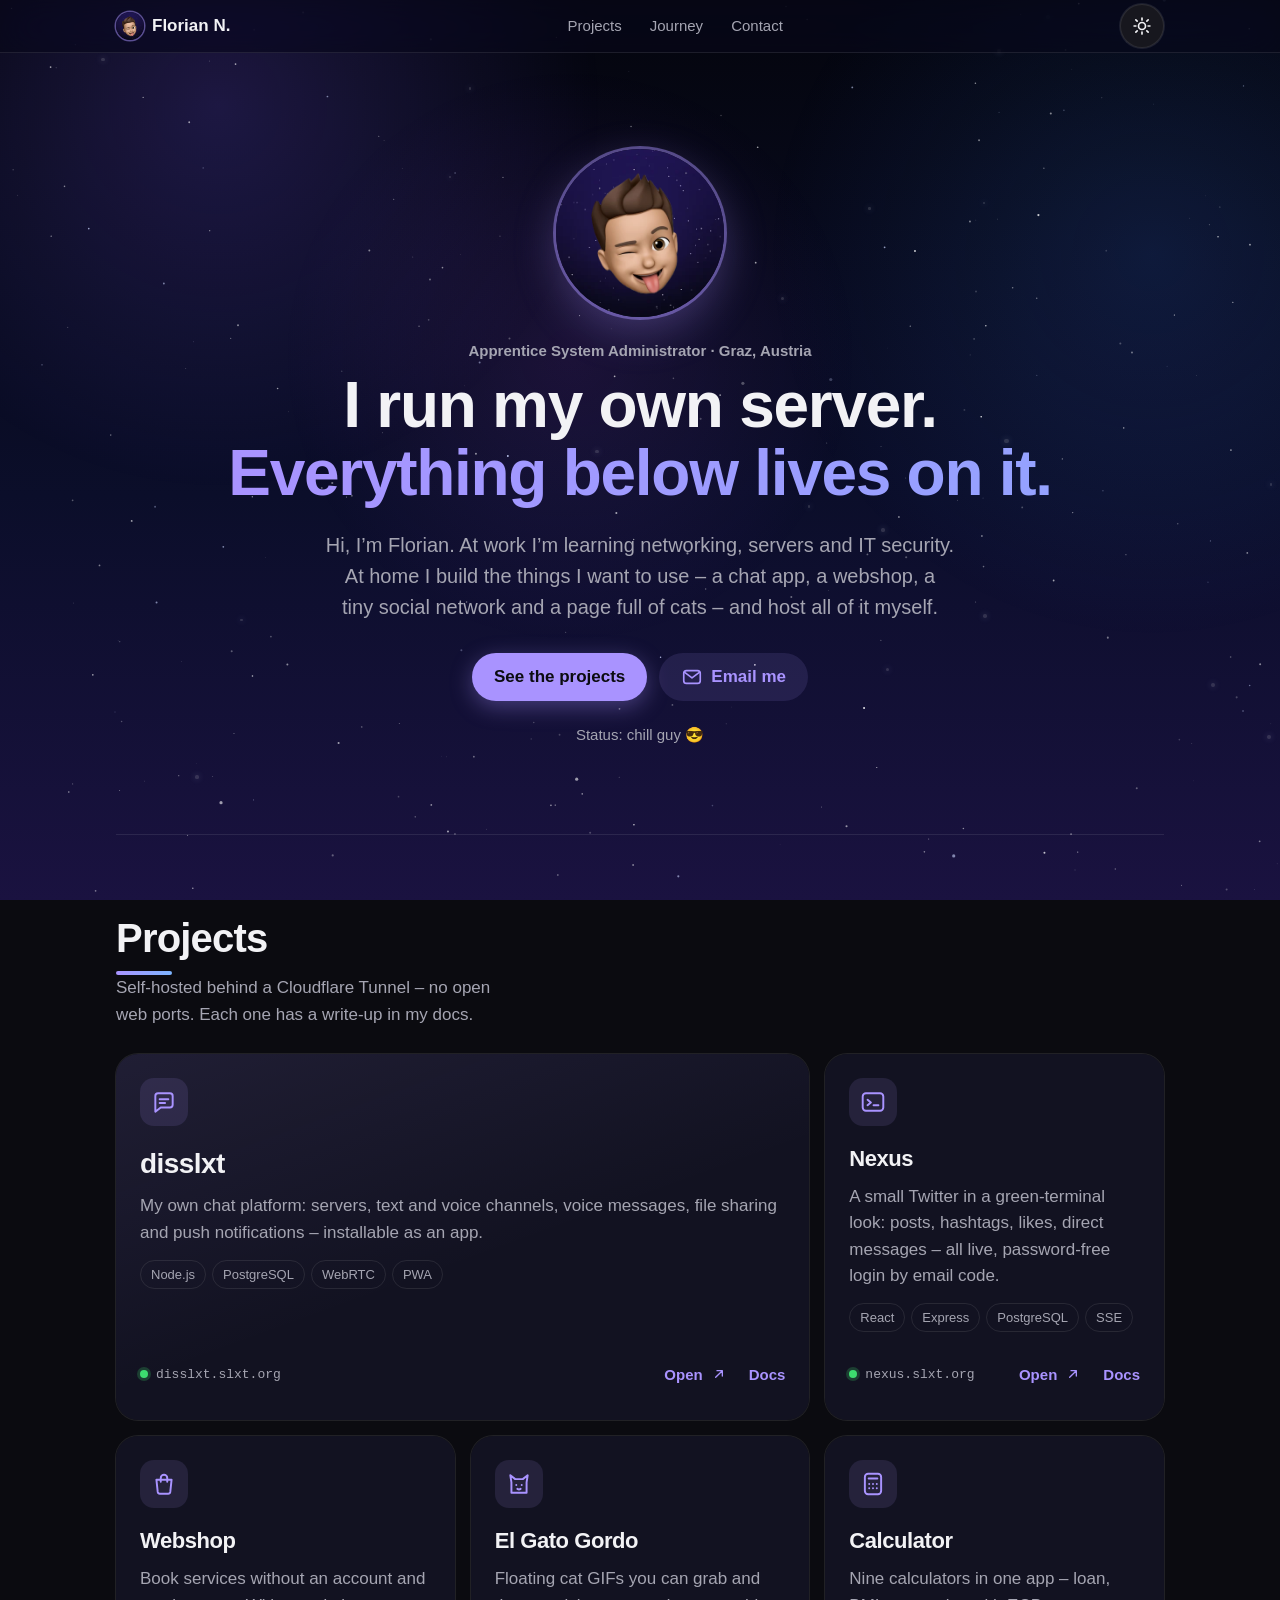
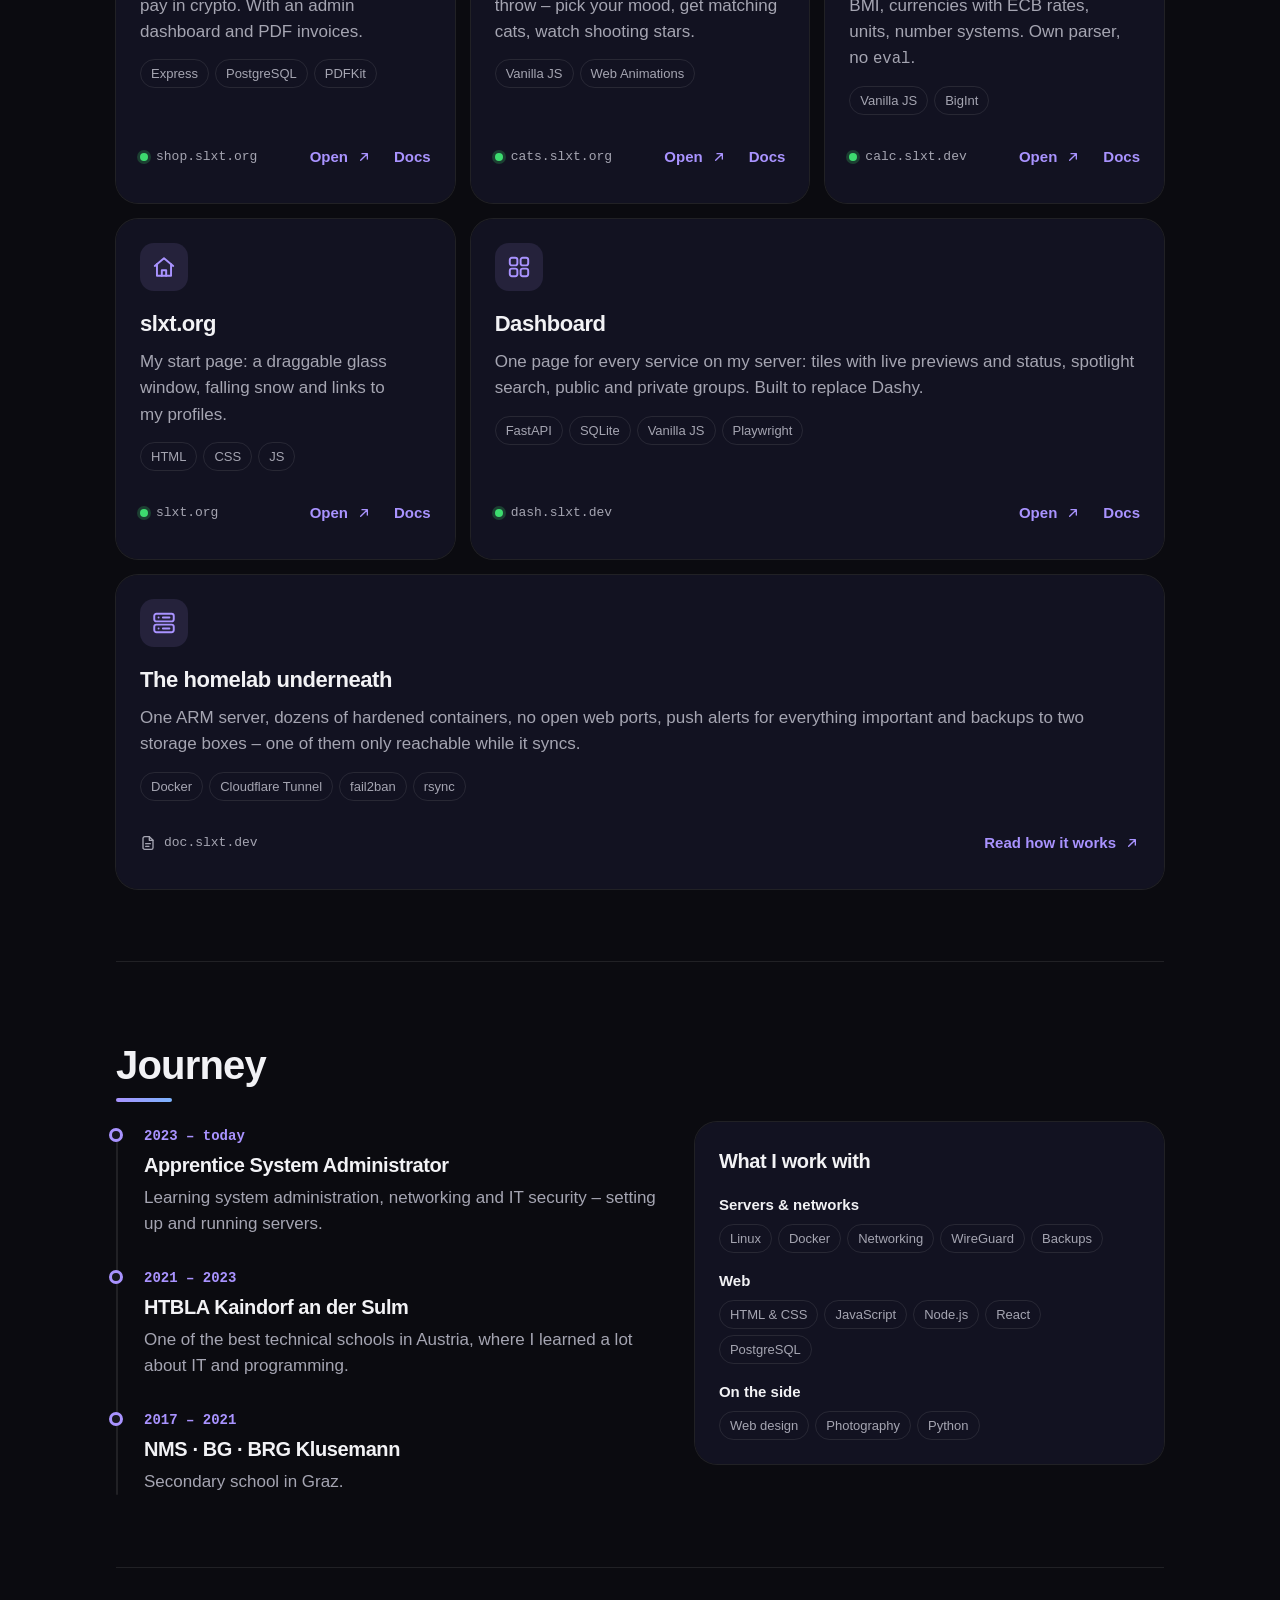
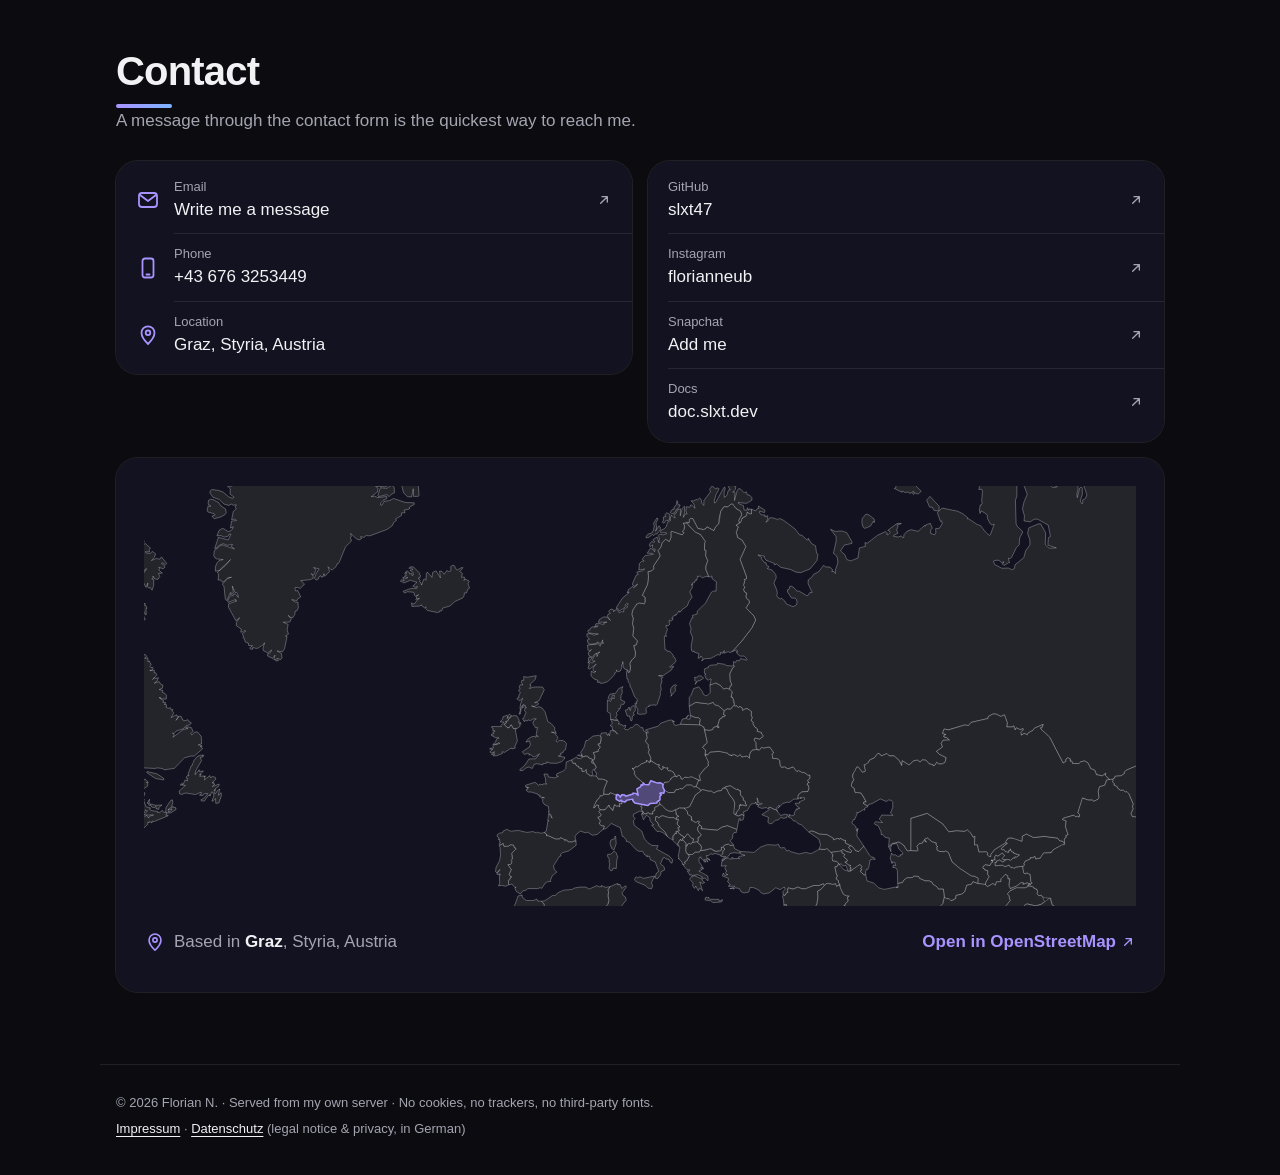
==== index.html @ 21f948ac "Legal notice and privacy links; privacy note at the contact form Footer of both pages links slxt.org" ====
<!DOCTYPE html>
<html lang="en">
<head>
  <meta charset="UTF-8">
  <meta name="viewport" content="width=device-width, initial-scale=1.0, viewport-fit=cover">
  <title>Florian N. – System Administrator in training</title>
  <meta name="description" content="Apprentice system administrator from Graz. I run my own server and build the things that live on it.">
  <meta name="color-scheme" content="dark light">
  <meta name="theme-color" content="#0b0b10">
  <script src="./assets/js/modus.js?v=4"></script>
  <link rel="icon" href="./assets/images/logo.svg?v=2" type="image/svg+xml">
  <link rel="icon" href="./assets/images/logo.ico?v=2" sizes="any">
  <link rel="apple-touch-icon" href="./assets/images/logo-180.png">
  <link rel="stylesheet" href="./assets/css/style.css?v=11">
</head>

<body>
  <a class="skip" href="#projects">Skip to projects</a>

  <!-- Icons: one stroke style for the whole page, used via <use href="#i-…"> -->
  <svg width="0" height="0" style="position:absolute" aria-hidden="true">
    <symbol id="i-mail" viewBox="0 0 24 24"><rect x="3" y="5" width="18" height="14" rx="3"/><path d="m4 7 8 6 8-6"/></symbol>
    <symbol id="i-phone" viewBox="0 0 24 24"><rect x="6.5" y="2.5" width="11" height="19" rx="2.5"/><path d="M10.5 18.5h3"/></symbol>
    <symbol id="i-pin" viewBox="0 0 24 24"><path d="M12 21s-6.5-6.2-6.5-11.2a6.5 6.5 0 0 1 13 0C18.5 14.8 12 21 12 21z"/><circle cx="12" cy="9.8" r="2.3"/></symbol>
    <symbol id="i-arrow" viewBox="0 0 24 24"><path d="M7 17 17 7M9 7h8v8"/></symbol>
    <symbol id="i-book" viewBox="0 0 24 24"><path d="M4 5.5A2.5 2.5 0 0 1 6.5 3H20v15H6.5A2.5 2.5 0 0 0 4 20.5z"/><path d="M4 20.5A2.5 2.5 0 0 0 6.5 23H20v-5"/></symbol>
    <symbol id="i-chat" viewBox="0 0 24 24"><path d="M20 14.5a2.5 2.5 0 0 1-2.5 2.5H9l-5 4V6.5A2.5 2.5 0 0 1 6.5 4h11A2.5 2.5 0 0 1 20 6.5z"/><path d="M8 9.5h8M8 13h5"/></symbol>
    <symbol id="i-term" viewBox="0 0 24 24"><rect x="2.5" y="4" width="19" height="16" rx="3"/><path d="m7 10 3 2.5L7 15M12.5 15H17"/></symbol>
    <symbol id="i-bag" viewBox="0 0 24 24"><path d="M5 8h14l-1.2 11.3a2 2 0 0 1-2 1.7H8.2a2 2 0 0 1-2-1.7z"/><path d="M9 10V6.5a3 3 0 0 1 6 0V10"/></symbol>
    <symbol id="i-cat" viewBox="0 0 24 24"><path d="M5 20v-9.5L4 4l4.5 3.5h7L20 4l-1 6.5V20z"/><path d="M9.5 13h.01M14.5 13h.01M10.5 16.5c1 .7 2 .7 3 0"/></symbol>
    <symbol id="i-calc" viewBox="0 0 24 24"><rect x="4.5" y="2.5" width="15" height="19" rx="3"/><path d="M8 7h8M8.5 12h.01M12 12h.01M15.5 12h.01M8.5 16h.01M12 16h.01M15.5 16h.01"/></symbol>
    <symbol id="i-docs" viewBox="0 0 24 24"><path d="M14 2.5H7A2.5 2.5 0 0 0 4.5 5v14A2.5 2.5 0 0 0 7 21.5h10a2.5 2.5 0 0 0 2.5-2.5V8z"/><path d="M14 2.5V8h5.5M8.5 13h7M8.5 17h5"/></symbol>
    <symbol id="i-home" viewBox="0 0 24 24"><path d="M3.5 11 12 4l8.5 7"/><path d="M5.5 9.5V20h13V9.5"/><path d="M10 20v-5h4v5"/></symbol>
    <symbol id="i-grid" viewBox="0 0 24 24"><rect x="3.5" y="3.5" width="7" height="7" rx="2"/><rect x="13.5" y="3.5" width="7" height="7" rx="2"/><rect x="3.5" y="13.5" width="7" height="7" rx="2"/><rect x="13.5" y="13.5" width="7" height="7" rx="2"/></symbol>
    <symbol id="i-server" viewBox="0 0 24 24"><rect x="3" y="3.5" width="18" height="7" rx="2"/><rect x="3" y="13.5" width="18" height="7" rx="2"/><path d="M7 7h.01M7 17h.01M11 7h6M11 17h6"/></symbol>
  </svg>

  <header class="topbar">
    <nav class="topbar-inner" aria-label="Sections">
      <a class="brand" href="#top" aria-label="Back to top">
        <span class="bild-paar"><img class="ebene nacht" src="./assets/images/profil-bg-dunkel-96.webp" srcset="./assets/images/profil-bg-dunkel-192.webp 2x" alt="" width="28" height="28"><img class="ebene daemmerung" src="./assets/images/profil-bg-hell-96.webp" srcset="./assets/images/profil-bg-hell-192.webp 2x" alt="" width="28" height="28"><img class="ebene gesicht" src="./assets/images/profil-gesicht-96.webp" srcset="./assets/images/profil-gesicht-192.webp 2x" alt="" width="28" height="28"></span>
        <span>Florian N.</span>
      </a>
      <ul class="nav">
        <li><a href="#projects">Projects</a></li>
        <li><a href="#journey">Journey</a></li>
        <li><a href="#contact">Contact</a></li>
      </ul>
      <button type="button" class="modus-knopf" data-modus-schalter></button>
    </nav>
  </header>

  <main id="top">

    <!-- Intro -->
    <section class="hero" aria-labelledby="hero-title">
      <span class="avatar-box" style="--i:0"><img class="avatar ebene nacht" src="./assets/images/profil-bg-dunkel-384.webp" srcset="./assets/images/profil-bg-dunkel-768.webp 2x" alt="" width="168" height="168"><img class="avatar ebene daemmerung" src="./assets/images/profil-bg-hell-384.webp" srcset="./assets/images/profil-bg-hell-768.webp 2x" alt="" width="168" height="168"><img class="avatar ebene gesicht" src="./assets/images/profil-gesicht-384.webp" srcset="./assets/images/profil-gesicht-768.webp 2x" alt="Florian’s Memoji, winking with the tongue out" width="168" height="168"></span>
      <p class="eyebrow" style="--i:1">Apprentice System Administrator · Graz, Austria</p>
      <h1 id="hero-title" style="--i:2">I run my own server.<br><span class="grad">Everything below lives on it.</span></h1>
      <p class="lead" style="--i:3">
        Hi, I’m Florian. At work I’m learning networking, servers and IT security.
        At home I build the things I want to use – a chat app, a webshop, a tiny social
        network and a page full of cats – and host all of it myself.
      </p>
      <div class="actions" style="--i:4">
        <a class="btn primary" href="#projects">See the projects</a>
        <a class="btn" href="./contact/">
          <svg class="ic" aria-hidden="true"><use href="#i-mail"/></svg>
          Email me
        </a>
      </div>
      <p class="chill" style="--i:5">Status: chill guy 😎</p>
    </section>

    <!-- Projects -->
    <section class="section" id="projects" aria-labelledby="projects-title">
      <div class="section-head">
        <h2 id="projects-title">Projects</h2>
        <p>Self-hosted behind a Cloudflare Tunnel – no open web ports. Each one has a write-up in my docs.</p>
      </div>

      <ul class="projects">
        <li class="project feature">
          <div class="p-icon" aria-hidden="true"><svg class="ic"><use href="#i-chat"/></svg></div>
          <h3>disslxt</h3>
          <p>My own chat platform: servers, text and voice channels, voice messages, file sharing and push notifications – installable as an app.</p>
          <ul class="tags" aria-label="Built with"><li>Node.js</li><li>PostgreSQL</li><li>WebRTC</li><li>PWA</li></ul>
          <div class="p-foot">
            <span class="host"><span class="dot" aria-hidden="true"></span>disslxt.slxt.org</span>
            <span class="links">
              <a href="https://disslxt.slxt.org">Open<span class="vh"> disslxt</span> <svg class="ic sm" aria-hidden="true"><use href="#i-arrow"/></svg></a>
              <a href="https://doc.slxt.dev/projekte/disslxt/">Docs<span class="vh"> for disslxt</span></a>
            </span>
          </div>
        </li>

        <li class="project">
          <div class="p-icon" aria-hidden="true"><svg class="ic"><use href="#i-term"/></svg></div>
          <h3>Nexus</h3>
          <p>A small Twitter in a green-terminal look: posts, hashtags, likes, direct messages – all live, password-free login by email code.</p>
          <ul class="tags" aria-label="Built with"><li>React</li><li>Express</li><li>PostgreSQL</li><li>SSE</li></ul>
          <div class="p-foot">
            <span class="host"><span class="dot" aria-hidden="true"></span>nexus.slxt.org</span>
            <span class="links">
              <a href="https://nexus.slxt.org">Open<span class="vh"> Nexus</span> <svg class="ic sm" aria-hidden="true"><use href="#i-arrow"/></svg></a>
              <a href="https://doc.slxt.dev/projekte/nexus/">Docs<span class="vh"> for Nexus</span></a>
            </span>
          </div>
        </li>

        <li class="project">
          <div class="p-icon" aria-hidden="true"><svg class="ic"><use href="#i-bag"/></svg></div>
          <h3>Webshop</h3>
          <p>Book services without an account and pay in crypto. With an admin dashboard and PDF invoices.</p>
          <ul class="tags" aria-label="Built with"><li>Express</li><li>PostgreSQL</li><li>PDFKit</li></ul>
          <div class="p-foot">
            <span class="host"><span class="dot" aria-hidden="true"></span>shop.slxt.org</span>
            <span class="links">
              <a href="https://shop.slxt.org">Open<span class="vh"> Webshop</span> <svg class="ic sm" aria-hidden="true"><use href="#i-arrow"/></svg></a>
              <a href="https://doc.slxt.dev/projekte/webshop/">Docs<span class="vh"> for Webshop</span></a>
            </span>
          </div>
        </li>

        <li class="project">
          <div class="p-icon" aria-hidden="true"><svg class="ic"><use href="#i-cat"/></svg></div>
          <h3>El Gato Gordo</h3>
          <p>Floating cat GIFs you can grab and throw – pick your mood, get matching cats, watch shooting stars.</p>
          <ul class="tags" aria-label="Built with"><li>Vanilla JS</li><li>Web Animations</li></ul>
          <div class="p-foot">
            <span class="host"><span class="dot" aria-hidden="true"></span>cats.slxt.org</span>
            <span class="links">
              <a href="https://cats.slxt.org">Open<span class="vh"> El Gato Gordo</span> <svg class="ic sm" aria-hidden="true"><use href="#i-arrow"/></svg></a>
              <a href="https://doc.slxt.dev/projekte/katzen-seite/">Docs<span class="vh"> for El Gato Gordo</span></a>
            </span>
          </div>
        </li>

        <li class="project">
          <div class="p-icon" aria-hidden="true"><svg class="ic"><use href="#i-calc"/></svg></div>
          <h3>Calculator</h3>
          <p>Nine calculators in one app – loan, BMI, currencies with ECB rates, units, number systems. Own parser, no <code>eval</code>.</p>
          <ul class="tags" aria-label="Built with"><li>Vanilla JS</li><li>BigInt</li></ul>
          <div class="p-foot">
            <span class="host"><span class="dot" aria-hidden="true"></span>calc.slxt.dev</span>
            <span class="links">
              <a href="https://calc.slxt.dev">Open<span class="vh"> Calculator</span> <svg class="ic sm" aria-hidden="true"><use href="#i-arrow"/></svg></a>
              <a href="https://doc.slxt.dev/projekte/rechner/">Docs<span class="vh"> for Calculator</span></a>
            </span>
          </div>
        </li>

        <li class="project">
          <div class="p-icon" aria-hidden="true"><svg class="ic"><use href="#i-home"/></svg></div>
          <h3>slxt.org</h3>
          <p>My start page: a draggable glass window, falling snow and links to my profiles.</p>
          <ul class="tags" aria-label="Built with"><li>HTML</li><li>CSS</li><li>JS</li></ul>
          <div class="p-foot">
            <span class="host"><span class="dot" aria-hidden="true"></span>slxt.org</span>
            <span class="links">
              <a href="https://slxt.org">Open<span class="vh"> slxt.org</span> <svg class="ic sm" aria-hidden="true"><use href="#i-arrow"/></svg></a>
              <a href="https://doc.slxt.dev/projekte/website/">Docs<span class="vh"> for slxt.org</span></a>
            </span>
          </div>
        </li>

        <li class="project span2">
          <div class="p-icon" aria-hidden="true"><svg class="ic"><use href="#i-grid"/></svg></div>
          <h3>Dashboard</h3>
          <p>One page for every service on my server: tiles with live previews and status, spotlight search, public and private groups. Built to replace Dashy.</p>
          <ul class="tags" aria-label="Built with"><li>FastAPI</li><li>SQLite</li><li>Vanilla JS</li><li>Playwright</li></ul>
          <div class="p-foot">
            <span class="host"><span class="dot" aria-hidden="true"></span>dash.slxt.dev</span>
            <span class="links">
              <a href="https://dash.slxt.dev">Open<span class="vh"> Dashboard</span> <svg class="ic sm" aria-hidden="true"><use href="#i-arrow"/></svg></a>
              <a href="https://doc.slxt.dev/projekte/dashboard/">Docs<span class="vh"> for Dashboard</span></a>
            </span>
          </div>
        </li>

        <li class="project wide">
          <div class="p-icon" aria-hidden="true"><svg class="ic"><use href="#i-server"/></svg></div>
          <h3>The homelab underneath</h3>
          <p>One ARM server, dozens of hardened containers, no open web ports, push alerts for everything important and backups to two storage boxes – one of them only reachable while it syncs.</p>
          <ul class="tags" aria-label="Built with"><li>Docker</li><li>Cloudflare Tunnel</li><li>fail2ban</li><li>rsync</li></ul>
          <div class="p-foot">
            <span class="host"><svg class="ic sm" aria-hidden="true"><use href="#i-docs"/></svg>doc.slxt.dev</span>
            <span class="links">
              <a href="https://doc.slxt.dev/homelab/">Read how it works<span class="vh"> (homelab docs)</span> <svg class="ic sm" aria-hidden="true"><use href="#i-arrow"/></svg></a>
            </span>
          </div>
        </li>
      </ul>
    </section>

    <!-- Journey -->
    <section class="section" id="journey" aria-labelledby="journey-title">
      <div class="section-head">
        <h2 id="journey-title">Journey</h2>
      </div>

      <div class="journey">
        <ol class="timeline">
          <li>
            <span class="when">2023 – today</span>
            <h3>Apprentice System Administrator</h3>
            <p>Learning system administration, networking and IT security – setting up and running servers.</p>
          </li>
          <li>
            <span class="when">2021 – 2023</span>
            <h3>HTBLA Kaindorf an der Sulm</h3>
            <p>One of the best technical schools in Austria, where I learned a lot about IT and programming.</p>
          </li>
          <li>
            <span class="when">2017 – 2021</span>
            <h3>NMS · BG · BRG Klusemann</h3>
            <p>Secondary school in Graz.</p>
          </li>
        </ol>

        <div class="card skills">
          <h3>What I work with</h3>
          <dl>
            <dt>Servers &amp; networks</dt>
            <dd><ul class="tags"><li>Linux</li><li>Docker</li><li>Networking</li><li>WireGuard</li><li>Backups</li></ul></dd>
            <dt>Web</dt>
            <dd><ul class="tags"><li>HTML &amp; CSS</li><li>JavaScript</li><li>Node.js</li><li>React</li><li>PostgreSQL</li></ul></dd>
            <dt>On the side</dt>
            <dd><ul class="tags"><li>Web design</li><li>Photography</li><li>Python</li></ul></dd>
          </dl>
        </div>
      </div>
    </section>

    <!-- Contact -->
    <section class="section" id="contact" aria-labelledby="contact-title">
      <div class="section-head">
        <h2 id="contact-title">Contact</h2>
        <p>A message through the contact form is the quickest way to reach me.</p>
      </div>

      <div class="contact">
        <ul class="card list">
          <li>
            <a href="./contact/">
              <svg class="ic" aria-hidden="true"><use href="#i-mail"/></svg>
              <span><span class="k">Email</span><span class="v">Write me a message</span></span>
              <svg class="ic sm end" aria-hidden="true"><use href="#i-arrow"/></svg>
            </a>
          </li>
          <li>
            <a href="tel:+436763253449">
              <svg class="ic" aria-hidden="true"><use href="#i-phone"/></svg>
              <span><span class="k">Phone</span><span class="v">+43 676 3253449</span></span>
            </a>
          </li>
          <li>
            <div>
              <svg class="ic" aria-hidden="true"><use href="#i-pin"/></svg>
              <span><span class="k">Location</span><span class="v">Graz, Styria, Austria</span></span>
            </div>
          </li>
        </ul>

        <ul class="card list plain">
          <li><a href="https://github.com/slxt47"><span><span class="k">GitHub</span><span class="v">slxt47</span></span><svg class="ic sm end" aria-hidden="true"><use href="#i-arrow"/></svg></a></li>
          <li><a href="https://www.instagram.com/florianneub/"><span><span class="k">Instagram</span><span class="v">florianneub</span></span><svg class="ic sm end" aria-hidden="true"><use href="#i-arrow"/></svg></a></li>
          <li><a href="https://snapchat.com/t/2RIQvosE"><span><span class="k">Snapchat</span><span class="v">Add me</span></span><svg class="ic sm end" aria-hidden="true"><use href="#i-arrow"/></svg></a></li>
          <li><a href="https://doc.slxt.dev"><span><span class="k">Docs</span><span class="v">doc.slxt.dev</span></span><svg class="ic sm end" aria-hidden="true"><use href="#i-arrow"/></svg></a></li>
        </ul>

        <figure class="card map" aria-labelledby="map-cap">
          <svg class="austria" viewBox="0 0 800 426" role="img" aria-labelledby="map-title">
            <title id="map-title">Map of Austria – Graz in Styria is marked</title>
            <!-- Europe (Natural Earth 1:50m, same Mercator projection) is loaded from assets/images/europe.svg: the map starts there and zooms into Austria -->
            <g class="europe" aria-hidden="true"></g>
            <g class="lands">
          <path class="land" style="--i:0" pathLength="1" d="M574.8 13.7L580.5 15.6L588.5 16.3L589.6 20.5L588.9 24.7L598.8 22.7L600.7 20.7L601.7 17.2L602.5 17.2L604.0 19.0L611.1 19.7L620.5 23.6L627.8 29.1L636.3 32.3L644.2 36.7L648.9 37.3L654.3 34.9L658.3 34.6L659.8 37.7L665.2 39.2L664.2 40.6L666.6 40.3L667.5 42.6L669.8 42.8L669.9 44.7L680.2 52.0L685.7 54.3L695.2 53.8L709.5 55.8L711.7 55.4L713.7 56.7L716.4 55.2L721.6 46.5L723.4 45.3L727.4 45.7L730.2 44.8L742.9 48.9L744.8 54.8L746.2 55.7L751.7 55.8L758.9 59.4L766.5 58.0L768.9 61.3L770.3 71.4L773.9 75.4L774.8 82.5L774.0 85.2L770.7 88.3L765.6 97.6L763.5 111.7L769.4 115.7L769.1 119.2L770.9 123.1L774.8 125.8L777.6 142.8L780.2 145.6L784.4 147.4L785.9 150.2L783.0 152.1L779.1 151.0L777.7 152.4L777.6 158.2L775.6 160.3L769.3 156.3L767.1 156.6L756.3 162.8L751.7 163.8L749.2 165.9L746.7 171.6L739.7 177.5L735.7 179.5L728.5 177.1L724.9 177.4L722.0 178.3L715.4 183.8L713.8 186.8L712.6 195.8L710.2 198.3L706.6 198.7L706.6 208.0L715.5 221.3L709.9 232.5L710.2 243.2L704.8 248.9L700.6 251.7L692.1 252.0L688.6 248.9L685.7 241.1L681.0 242.4L676.7 239.8L668.4 238.3L665.9 232.4L663.2 230.4L659.3 229.8L659.7 224.6L658.2 221.5L656.1 221.3L652.7 223.2L650.6 222.6L648.8 214.4L647.6 212.7L641.3 211.3L636.5 206.3L629.6 205.7L617.2 198.7L611.2 194.1L602.9 195.4L597.9 194.8L592.4 201.4L580.1 205.2L573.8 205.5L564.5 209.5L562.4 209.2L557.8 205.3L547.1 205.3L543.5 202.5L545.3 198.7L546.9 187.7L548.7 185.1L548.1 181.1L542.6 176.9L534.0 173.2L515.6 158.6L517.5 156.9L521.0 150.0L519.9 143.6L521.7 133.1L525.1 130.1L531.5 130.8L537.2 137.3L541.1 139.6L555.8 136.0L560.2 131.3L562.1 130.5L568.3 130.5L571.1 133.1L571.8 116.6L570.6 109.0L568.2 106.2L567.6 101.3L565.1 100.4L562.3 95.6L562.6 91.5L565.8 91.0L565.8 88.8L563.3 86.0L544.8 80.3L542.7 78.1L544.0 64.9L545.9 61.8L551.3 57.2L553.9 49.2L555.4 48.6L560.8 49.3L566.1 51.5L568.2 51.3L569.3 48.6L568.0 45.2L571.1 32.7L570.7 19.5L572.2 14.3L574.8 13.7Z"><title>Niederösterreich</title></path>
          <path class="land" style="--i:1" pathLength="1" d="M541.1 79.7L542.7 78.1L544.8 80.3L551.2 81.8L564.8 87.1L565.8 91.0L562.8 91.2L562.3 95.6L565.1 100.4L567.6 101.3L568.2 106.2L570.6 109.0L571.8 116.6L571.1 133.1L568.3 130.5L562.1 130.5L560.2 131.3L555.8 136.0L541.1 139.6L538.9 138.9L533.0 131.8L529.7 130.2L525.1 130.1L521.7 133.1L519.9 143.6L521.0 150.0L517.5 156.9L515.6 158.6L534.0 173.2L542.6 176.9L548.1 181.1L548.7 185.1L546.9 187.7L545.3 198.7L543.5 202.5L537.0 207.7L522.2 213.6L519.6 217.3L514.6 219.2L507.4 224.3L504.9 225.0L499.8 224.4L490.8 219.2L477.9 224.2L476.1 218.7L471.5 213.2L466.9 213.8L459.6 211.8L455.7 209.8L453.7 209.8L442.7 215.3L439.7 218.4L438.8 226.9L444.1 236.4L444.7 240.9L443.5 243.7L440.6 246.5L438.4 247.3L428.9 245.4L423.0 241.7L419.4 237.9L418.6 235.9L418.9 231.6L421.4 226.1L419.4 221.8L423.1 210.3L421.9 207.6L417.2 206.3L414.8 203.6L415.7 202.3L421.4 201.8L422.7 200.2L420.3 198.1L401.7 193.9L399.2 191.6L397.2 182.7L397.9 173.3L399.5 172.0L405.2 172.6L406.3 170.3L400.3 165.8L393.3 169.0L387.4 169.7L379.4 167.9L372.9 162.6L366.0 162.5L362.8 164.1L361.8 167.0L360.5 167.8L353.7 170.0L351.9 165.0L343.7 155.9L342.3 152.1L343.1 149.0L345.0 148.5L346.9 145.7L351.0 142.9L355.1 137.4L362.4 135.5L372.6 127.2L383.2 123.0L397.4 120.6L400.8 118.7L410.8 110.0L414.0 101.8L414.2 94.5L416.3 88.8L414.4 82.0L415.9 80.1L422.6 78.4L433.3 81.3L436.7 83.5L438.3 85.9L442.7 88.0L444.5 82.2L448.6 80.7L451.5 74.3L451.4 64.6L451.6 62.8L453.0 61.5L449.6 58.5L452.9 50.7L457.0 51.8L470.0 59.9L475.4 66.7L472.4 70.0L473.4 73.0L476.0 75.9L479.5 77.3L494.0 78.9L505.2 82.3L513.4 78.1L515.0 76.5L517.3 70.5L518.8 69.5L521.2 72.3L526.5 74.7L532.7 72.8L533.9 76.0L536.9 75.7L539.4 79.6L541.1 79.7Z"><title>Oberösterreich</title></path>
          <path class="land" style="--i:2" pathLength="1" d="M794.7 166.5L788.3 171.9L789.3 174.0L787.1 177.6L788.5 179.1L786.4 185.3L779.9 188.1L779.9 189.8L783.5 192.1L785.2 195.9L783.7 197.6L784.7 208.2L787.2 211.7L769.5 215.7L765.6 215.0L764.1 211.0L758.7 216.7L751.8 215.1L749.0 209.4L747.7 208.4L739.5 205.2L735.2 204.7L731.4 206.4L731.0 209.9L729.5 212.0L723.5 215.7L722.0 214.4L718.8 218.8L726.4 222.2L729.2 221.6L735.9 224.4L739.3 223.8L741.6 224.8L744.2 230.3L743.7 233.2L746.8 235.7L747.6 237.6L746.4 241.9L742.2 244.4L742.7 250.5L737.4 254.7L726.4 259.7L723.8 256.8L722.5 257.1L721.4 259.1L721.7 264.9L720.4 266.9L721.9 268.2L725.5 277.3L724.8 279.4L720.1 282.4L720.5 285.1L718.9 288.4L719.3 290.9L722.2 292.5L721.4 297.2L722.8 298.2L726.2 296.5L727.9 296.7L729.2 298.5L726.4 303.4L724.2 304.8L723.5 307.0L724.3 309.0L727.6 310.3L727.5 311.9L720.5 315.8L724.9 316.6L726.8 319.6L719.5 321.0L716.7 319.1L705.1 318.8L703.7 322.8L700.8 324.6L699.9 328.4L694.4 331.8L688.2 339.5L679.8 344.2L679.5 341.5L677.3 339.1L678.8 331.2L682.5 327.9L687.5 321.2L691.0 314.6L686.1 306.8L685.6 303.2L686.7 294.3L681.9 270.9L678.8 261.5L681.8 257.0L683.0 256.8L684.3 259.4L692.1 252.0L698.0 252.1L703.2 250.3L710.2 243.2L709.9 232.5L715.5 221.3L706.6 208.0L706.6 198.7L710.2 198.3L712.6 195.8L713.8 186.8L715.4 183.8L722.0 178.3L728.5 177.1L735.7 179.5L739.7 177.5L746.7 171.6L749.2 165.9L751.7 163.8L756.3 162.8L767.1 156.6L769.3 156.3L775.6 160.3L776.9 159.6L777.7 152.4L779.8 150.7L783.0 152.1L785.9 150.2L787.7 152.5L785.6 158.1L787.2 159.4L786.6 161.9L792.3 164.3L794.7 166.5Z"><title>Burgenland</title></path>
          <path class="land" style="--i:3" pathLength="1" d="M47.2 319.2L47.0 317.1L27.6 310.9L18.6 310.8L21.4 307.1L22.1 303.2L21.1 299.3L18.6 295.9L15.6 294.0L16.7 289.3L14.4 284.6L15.1 282.5L12.4 279.4L19.2 269.6L20.6 264.5L24.6 259.4L25.6 257.1L25.7 250.7L18.9 246.3L15.9 241.7L15.1 238.1L21.8 240.0L28.4 239.9L31.2 238.6L36.2 230.9L39.2 229.9L41.8 231.8L42.4 237.0L44.5 238.1L47.1 237.1L53.2 238.5L56.0 237.2L56.3 239.7L60.9 246.9L63.9 245.2L68.9 252.6L69.8 254.4L69.3 256.0L67.0 257.8L70.0 264.8L72.9 263.5L75.0 264.3L76.6 262.6L81.1 261.7L83.0 262.8L81.1 274.1L78.8 275.2L77.5 277.9L79.5 278.0L81.2 282.4L82.4 289.2L82.3 294.9L75.7 307.7L74.3 316.1L74.5 324.4L69.9 331.9L74.4 342.7L68.5 341.2L62.2 336.0L51.3 332.4L48.7 330.5L47.4 328.6L48.3 319.6L47.2 319.2Z"><title>Vorarlberg</title></path>
          <path class="land" style="--i:4" pathLength="1" d="M75.1 342.8L74.4 342.7L69.9 331.9L74.5 324.4L74.3 316.1L75.7 307.7L82.3 294.9L82.4 289.2L79.5 278.0L86.1 277.2L92.9 273.5L96.8 269.1L99.7 263.5L103.8 261.5L105.5 259.2L107.9 252.7L107.9 249.4L106.9 246.2L104.6 244.4L105.7 237.0L104.0 232.3L108.1 231.0L108.9 232.7L107.9 235.0L108.6 237.0L115.4 239.0L117.9 237.8L121.4 233.9L123.9 233.9L137.4 239.0L139.6 241.3L149.6 238.7L153.0 241.1L148.9 244.4L149.6 245.6L154.9 248.1L160.0 253.6L159.5 257.1L162.0 260.0L172.7 260.2L184.0 254.2L186.2 255.1L186.0 259.2L188.4 259.5L190.6 258.5L195.5 253.2L203.5 251.8L204.0 249.1L201.6 248.0L206.4 242.4L208.8 241.9L213.6 243.0L220.6 241.3L222.5 239.2L224.5 232.7L227.7 229.7L248.2 231.9L251.5 228.3L260.1 226.5L284.5 227.4L287.4 223.6L287.9 221.2L287.7 217.2L284.8 212.1L291.3 208.1L289.6 213.6L291.2 216.2L296.8 214.5L302.7 215.7L308.5 213.9L310.2 214.2L312.3 219.6L316.2 223.0L319.7 223.8L323.5 222.7L324.4 221.8L327.1 226.4L333.8 231.9L333.7 235.7L336.3 243.5L335.6 245.3L328.1 257.7L325.0 259.6L318.1 260.8L314.8 267.4L312.3 269.4L307.0 270.6L299.0 268.8L295.4 271.0L283.9 275.2L279.4 275.4L276.5 276.8L275.1 290.9L275.8 294.2L279.8 299.5L280.3 307.4L268.2 313.3L260.9 313.6L256.4 315.2L248.5 320.4L243.8 321.2L239.5 323.9L234.2 320.6L225.3 319.4L217.9 321.2L212.5 318.3L206.3 323.9L203.1 323.7L196.3 321.4L182.0 324.9L173.5 332.7L169.7 344.6L169.5 347.6L167.5 349.0L163.8 354.5L157.0 353.8L150.8 355.3L147.1 352.8L143.1 353.4L139.0 351.2L135.7 351.9L135.1 350.6L138.3 346.9L137.3 345.3L127.9 340.1L115.7 343.3L111.4 342.8L108.1 340.0L107.8 336.8L109.1 331.6L108.6 329.1L99.8 320.0L96.3 321.8L93.7 324.8L91.9 328.3L91.9 331.2L85.7 331.1L82.2 339.7L75.1 342.8ZM314.8 368.7L308.2 366.6L304.7 363.4L301.8 355.1L294.3 351.6L295.0 342.8L294.0 339.5L292.4 338.3L286.7 337.7L284.3 334.8L279.7 333.3L281.2 331.8L281.2 330.4L278.1 320.5L279.2 317.8L285.4 314.3L287.5 311.3L287.6 309.2L299.5 303.5L307.4 296.7L318.2 295.8L325.9 297.5L331.7 302.4L332.0 305.3L334.2 307.6L343.0 310.6L343.9 311.8L342.2 317.7L342.5 321.6L345.0 326.0L349.4 330.2L351.7 338.3L357.5 344.9L364.2 355.3L363.6 356.4L362.4 356.3L357.6 353.1L341.0 357.6L339.4 364.3L335.5 372.3L330.3 371.7L322.8 372.3L317.9 369.3L314.8 368.7Z"><title>Tirol</title></path>
          <path class="land" style="--i:5" pathLength="1" d="M287.6 309.2L287.6 307.3L285.2 306.5L280.3 307.4L279.8 299.5L275.8 294.2L275.1 290.9L276.5 276.8L279.4 275.4L283.9 275.2L295.4 271.0L299.0 268.8L301.7 268.8L305.4 270.5L310.3 270.1L314.8 267.4L318.1 260.8L325.0 259.6L328.1 257.7L336.3 243.5L333.7 235.7L333.8 231.9L327.1 226.4L324.4 221.8L328.0 218.6L333.6 216.7L344.8 218.0L343.8 220.6L350.1 226.4L347.3 227.7L346.0 231.3L346.6 235.0L349.1 237.1L351.6 237.7L357.2 243.6L363.3 247.9L366.1 247.1L369.4 248.5L373.1 244.4L372.1 237.0L373.5 234.0L373.2 230.6L376.6 224.7L376.6 219.1L373.8 213.5L371.3 211.0L365.5 212.1L359.8 211.1L358.2 209.4L360.7 205.3L361.7 201.2L368.3 190.6L365.6 186.8L362.2 178.7L355.1 173.0L353.7 170.0L361.8 167.0L364.1 163.1L372.9 162.6L379.4 167.9L387.4 169.7L393.3 169.0L400.3 165.8L406.3 170.3L405.2 172.6L399.5 172.0L397.9 173.3L397.2 182.7L399.2 191.6L401.7 193.9L420.3 198.1L422.7 200.2L421.4 201.8L415.7 202.3L414.8 203.6L417.2 206.3L421.9 207.6L423.1 210.3L419.4 221.8L421.4 226.1L418.9 231.6L418.6 235.9L419.4 237.9L423.0 241.7L428.9 245.4L427.2 251.7L428.2 257.1L431.2 267.3L433.9 272.9L440.4 277.7L450.9 273.5L452.3 274.4L458.3 287.1L465.6 295.0L465.4 296.5L459.5 303.4L459.5 308.4L457.8 313.0L453.4 321.3L449.5 326.4L446.5 322.4L437.7 315.4L431.4 312.7L414.3 309.9L400.8 306.2L397.4 306.7L392.4 311.1L387.0 313.7L383.0 314.6L372.3 314.7L360.4 307.9L345.9 304.3L335.8 298.7L334.4 298.9L331.7 302.4L325.9 297.5L318.2 295.8L307.4 296.7L299.5 303.5L287.6 309.2Z"><title>Salzburg</title></path>
          <path class="land" style="--i:6" pathLength="1" d="M339.1 374.5L335.5 372.3L339.4 364.3L341.0 357.6L357.6 353.1L362.4 356.3L363.6 356.4L364.2 354.8L357.5 344.9L351.7 338.3L349.4 330.2L345.0 326.0L342.5 321.6L342.2 317.7L343.9 311.8L343.0 310.6L334.2 307.6L332.0 305.3L331.7 302.4L334.9 298.7L345.9 304.3L360.4 307.9L372.3 314.7L383.0 314.6L387.0 313.7L392.4 311.1L397.4 306.7L400.8 306.2L414.3 309.9L431.4 312.7L437.7 315.4L455.8 331.2L459.5 330.4L469.6 323.5L472.1 319.0L474.5 316.7L485.7 311.3L488.7 310.7L492.4 310.8L499.2 315.0L506.5 317.3L510.4 319.6L512.3 319.7L522.7 315.9L532.2 315.7L535.0 316.9L547.6 315.9L560.5 313.4L567.1 320.4L575.2 332.9L575.0 337.5L573.0 343.4L577.9 364.5L585.2 373.2L580.7 372.7L574.8 374.7L571.0 380.2L569.0 377.3L567.5 377.0L563.9 379.4L559.0 380.1L552.7 394.5L549.8 396.0L544.6 396.6L541.5 401.7L539.7 401.6L536.6 404.5L532.3 405.4L529.0 413.1L527.2 413.9L523.3 407.9L518.0 408.5L514.9 407.0L513.5 404.7L512.4 404.4L508.9 405.2L487.2 404.6L478.6 398.4L470.0 398.2L460.6 393.7L457.5 393.2L449.4 394.3L442.7 392.6L438.0 392.6L425.6 388.5L421.2 388.3L418.3 385.8L412.0 386.3L407.5 385.5L397.1 387.7L392.9 387.5L384.3 382.5L375.8 380.6L351.8 378.8L346.0 374.9L342.6 373.7L339.1 374.5Z"><title>Kärnten</title></path>
          <path class="land" style="--i:7" pathLength="1" d="M719.5 117.1L722.7 117.4L726.4 123.4L727.5 121.6L729.4 121.3L732.1 124.7L734.0 129.4L732.6 137.2L735.5 144.0L728.4 142.7L723.6 143.0L722.1 143.4L719.0 146.7L715.7 146.4L712.5 144.6L707.0 145.2L699.6 143.9L697.7 140.8L698.6 136.5L696.3 130.9L698.3 127.5L700.8 128.6L703.5 128.1L713.0 121.2L718.3 119.0L719.5 117.1Z"><title>Wien</title></path>
          <path class="land stmk" style="--i:8" pathLength="1" d="M679.8 344.2L675.6 345.3L674.0 346.7L674.7 348.4L673.9 358.5L675.1 362.2L677.3 363.7L678.4 366.0L678.6 369.5L675.6 366.2L671.4 365.5L661.6 361.3L649.1 364.6L641.2 363.4L639.6 362.4L638.7 368.0L636.3 369.2L630.4 369.3L628.8 370.5L626.8 375.9L624.9 377.5L621.8 378.0L614.2 373.3L595.4 374.3L585.2 373.2L577.9 364.5L576.7 360.9L576.4 355.8L573.0 343.4L575.0 337.5L575.2 332.9L567.1 320.4L560.5 313.4L547.6 315.9L535.0 316.9L532.2 315.7L522.7 315.9L512.3 319.7L509.5 319.4L506.5 317.3L499.2 315.0L492.4 310.8L488.7 310.7L485.7 311.3L474.5 316.7L472.1 319.0L469.6 323.5L459.5 330.4L454.8 330.7L449.5 326.4L453.4 321.3L457.8 313.0L459.5 308.4L459.5 303.4L465.4 296.5L465.6 295.0L458.3 287.1L452.3 274.4L450.9 273.5L440.4 277.7L433.9 272.9L431.2 267.3L427.2 251.7L428.9 245.4L438.4 247.3L440.6 246.5L444.3 242.5L444.1 236.4L439.1 228.5L439.1 220.6L439.7 218.4L442.7 215.3L454.8 209.6L466.9 213.8L471.5 213.2L476.1 218.7L477.9 224.2L490.8 219.2L499.8 224.4L504.9 225.0L507.4 224.3L514.6 219.2L519.6 217.3L522.2 213.6L537.0 207.7L543.5 202.5L547.1 205.3L557.8 205.3L562.4 209.2L564.5 209.5L573.8 205.5L580.1 205.2L592.4 201.4L597.9 194.8L602.9 195.4L609.1 193.9L612.9 194.8L617.2 198.7L629.6 205.7L636.5 206.3L641.3 211.3L648.3 213.3L650.6 222.6L652.7 223.2L656.1 221.3L658.2 221.5L659.7 224.6L659.3 229.8L663.2 230.4L665.9 232.4L668.4 238.3L676.7 239.8L681.0 242.4L685.7 241.1L688.6 248.9L692.1 252.0L684.3 259.4L683.0 256.8L681.8 257.0L678.8 261.5L681.9 270.9L686.7 294.3L685.6 303.2L686.1 306.8L691.0 314.6L687.5 321.2L678.1 332.6L677.3 339.1L679.5 341.5L679.8 344.2Z"><title>Steiermark</title></path>
            </g>
            <g transform="translate(715.3 135.6)"><g class="city"><circle r="5"/><text x="12" y="6">Vienna</text></g></g>
            <g class="pin" transform="translate(619.4 308.7)">
              <circle class="ring" r="12"/>
              <circle class="ring r2" r="12"/>
              <g class="drop"><circle class="core" r="10"/><circle class="hole" r="3.5"/></g>
              <text class="label" x="20" y="-14">Graz</text>
            </g>
          </svg>
          <figcaption id="map-cap">
            <span><svg class="ic" aria-hidden="true"><use href="#i-pin"/></svg><span>Based in <strong>Graz</strong>, Styria, Austria</span></span>
            <a href="https://www.openstreetmap.org/?mlat=47.0707&amp;mlon=15.4395#map=12/47.0707/15.4395">Open in OpenStreetMap <svg class="ic sm" aria-hidden="true"><use href="#i-arrow"/></svg></a>
          </figcaption>
        </figure>
      </div>
    </section>

  </main>

  <footer class="footer">
    <p>© 2026 Florian N. · Served from my own server · No cookies, no trackers, no third-party fonts.</p>
    <p class="recht"><a href="https://slxt.org/impressum/" lang="de">Impressum</a> · <a href="https://slxt.org/datenschutz/" lang="de">Datenschutz</a> <span>(legal notice &amp; privacy, in German)</span></p>
  </footer>

  <script src="./assets/js/site.js?v=15" defer></script>
  <script src="./assets/js/himmel.js?v=5" defer></script>
</body>
</html>
---- assets/css/style.css ----
/* Portfolio – slxt.dev / port.slxt.org
   System fonts (SF Pro on Apple devices), light + dark, dark by default with a switch (modus.js, shared with the other slxt sites), no external requests.
   Contrast checked (WCAG): text ≥ 15:1, secondary ≥ 5.8:1, accent ≥ 5.6:1 in both appearances. */

:root {
  --bg: #f5f5f7;
  --card: #ffffff;
  --line: rgba(0, 0, 0, .08);
  --text: #1d1d1f;
  --sec: #5f5f66;      /* 5.8:1 on bg */
  --accent: #5b3df5;   /* 5.6:1 on bg, white on it 6.1:1 */
  --on-accent: #ffffff;
  --live: #177a32;
  --grad: linear-gradient(100deg, #6d4aff 0%, #3b82f6 100%);
  --bar: rgba(245, 245, 247, .72);
  --shadow: 0 1px 2px rgba(0, 0, 0, .04), 0 8px 28px rgba(0, 0, 0, .06);
  --shadow-hoch: 0 2px 4px rgba(40, 20, 90, .06), 0 22px 48px rgba(40, 20, 90, .14);
  /* Sky like slxt.org: dusk in light mode, night with stars in dark mode */
  --sky1: #dfe5ff; --sky2: #efe3f8; --sky3: #fde7da;
  --glass: rgba(255, 255, 255, .8);      /* cards over the sky; text contrast checked on the opaque mix */
  --meteor: 124, 92, 255;
  --stars: 0;
  --aurora-a: rgba(124, 92, 255, .22); --aurora-b: rgba(59, 130, 246, .18); --aurora-c: rgba(255, 140, 190, .16);
  --ease-out: cubic-bezier(.2, .8, .2, 1);
  --spring: cubic-bezier(.3, 1.5, .4, 1);
  --r: 22px;
  --font: -apple-system, BlinkMacSystemFont, "SF Pro Text", "Segoe UI", Roboto, "Helvetica Neue", Arial, sans-serif;
  --display: ui-rounded, -apple-system, BlinkMacSystemFont, "SF Pro Rounded", "SF Pro Display", "Segoe UI", Roboto, sans-serif;
  --mono: ui-monospace, "SF Mono", Menlo, Consolas, monospace;
  color-scheme: light;
}
:root[data-modus="dunkel"] {
  color-scheme: dark;
  --bg: #0b0b10;
  --card: #17171e;
  --line: rgba(255, 255, 255, .09);
  --text: #f2f2f5;
  --sec: #a5a5b2;    /* 8.1:1 */
  --accent: #a993ff; /* 7.8:1 */
  --on-accent: #0b0b10;
  --live: #3ddc6f;
  --grad: linear-gradient(100deg, #a993ff 0%, #7cb4ff 100%);
  --bar: rgba(8, 9, 24, .66);
  --shadow: 0 0 0 1px var(--line);
  --shadow-hoch: 0 0 0 1px rgba(255, 255, 255, .12), 0 24px 60px rgba(0, 0, 0, .55);
  --sky1: #04050d; --sky2: #0b0e2a; --sky3: #1a1240;
  --glass: rgba(22, 22, 40, .74);
  --meteor: 190, 215, 255;
  --stars: 1;
  --aurora-a: rgba(124, 92, 255, .2); --aurora-b: rgba(59, 130, 246, .14); --aurora-c: rgba(190, 80, 255, .1);
}
@media (prefers-contrast: more) {
  :root { --sec: var(--text); --line: currentColor; }
  .grad { -webkit-text-fill-color: currentColor; background: none; }
}

*, *::before, *::after { box-sizing: border-box; }
html { scroll-behavior: smooth; scroll-padding-top: 72px; -webkit-text-size-adjust: 100%; }
body {
  margin: 0;
  background: var(--bg);
  overflow-x: hidden;
  color: var(--text);
  font: 400 1.0625rem/1.55 var(--font);   /* 17 px, Apple's default body size */
  -webkit-font-smoothing: antialiased;
}
a { color: var(--accent); text-decoration: none; }
a:hover { text-decoration: underline; text-underline-offset: 3px; }
:focus-visible { outline: 3px solid var(--accent); outline-offset: 3px; border-radius: 8px; }
h1, h2, h3 { font-family: var(--display); letter-spacing: -.02em; margin: 0; }
p { margin: 0; }
code { font: .92em var(--mono); }
.vh { position: absolute; width: 1px; height: 1px; overflow: hidden; clip: rect(0 0 0 0); white-space: nowrap; }
.skip { position: absolute; left: 16px; top: -60px; z-index: 20; background: var(--card); padding: 10px 14px; border-radius: 12px; }
.skip:focus { top: 12px; }

.ic { width: 22px; height: 22px; flex: none; fill: none; stroke: currentColor; stroke-width: 1.8; stroke-linecap: round; stroke-linejoin: round; }
.ic.sm { width: 16px; height: 16px; stroke-width: 2; }

/* ---------- Top bar: the only translucent layer, floating over content ---------- */
.topbar {
  position: sticky; top: 0; z-index: 10;
  background: var(--bar);
  backdrop-filter: saturate(180%) blur(20px);
  -webkit-backdrop-filter: saturate(180%) blur(20px);
  border-bottom: 1px solid var(--line);
  padding-top: env(safe-area-inset-top);
}
@media (prefers-reduced-transparency: reduce) { .topbar { background: var(--bg); backdrop-filter: none; -webkit-backdrop-filter: none; } }
.topbar-inner {
  max-width: 1080px; margin: 0 auto; padding: 0 max(16px, env(safe-area-inset-left));
  height: 52px; display: flex; align-items: center; justify-content: space-between; gap: 12px;
}
.brand { display: inline-flex; align-items: center; gap: 8px; color: var(--text); font: 600 1.0625rem var(--display); min-height: 44px; }
.brand:hover { text-decoration: none; }
.brand img { border-radius: 50%; background: var(--card); }
.nav { margin-left: auto; position: relative; display: flex; gap: 4px; list-style: none; margin: 0; padding: 0; }
.nav::before {
  content: ""; position: absolute; left: 0; top: 50%; height: 36px; width: var(--w, 0); border-radius: 999px;
  background: color-mix(in srgb, var(--text) 8%, transparent); opacity: var(--o, 0);
  transform: translate(var(--x, 0), -50%); transition: transform .45s cubic-bezier(.3, 1.3, .4, 1), width .45s cubic-bezier(.3, 1.3, .4, 1), opacity .25s;
}
.nav a {
  position: relative; display: inline-flex; align-items: center; min-height: 44px; padding: 0 12px; border-radius: 999px;
  color: var(--sec); font-size: .9375rem; font-weight: 500;
}
.nav a:hover { color: var(--text); text-decoration: none; }
.nav a[aria-current="true"] { color: var(--text); }
.no-pill .nav a[aria-current="true"] { background: color-mix(in srgb, var(--text) 8%, transparent); }

main { max-width: 1080px; margin: 0 auto; padding: 0 16px; }

/* ---------- Intro ---------- */
.hero { text-align: center; padding: clamp(40px, 9vw, 96px) 0 clamp(48px, 8vw, 88px); }
.avatar {
  width: clamp(120px, 22vw, 168px); height: auto; border-radius: 50%;
  background: radial-gradient(circle at 50% 35%, color-mix(in srgb, var(--accent) 22%, var(--card)), var(--card) 70%);
  box-shadow: var(--shadow);
  margin-bottom: 22px;
}
.eyebrow { color: var(--sec); font-size: .9375rem; font-weight: 600; margin-bottom: 10px; }
.hero h1 { font-size: clamp(2.1rem, 6.4vw, 4rem); line-height: 1.06; font-weight: 700; }
.grad { background: var(--grad); -webkit-background-clip: text; background-clip: text; -webkit-text-fill-color: transparent; }
.lead { max-width: 640px; margin: 22px auto 0; color: var(--sec); font-size: clamp(1.0625rem, 2vw, 1.25rem); }
.actions { display: flex; flex-wrap: wrap; justify-content: center; gap: 12px; margin-top: 30px; }
.btn {
  display: inline-flex; align-items: center; gap: 8px; min-height: 48px; padding: 0 22px; border-radius: 999px;
  font-weight: 600; color: var(--accent); background: color-mix(in srgb, var(--accent) 12%, transparent);
  transition: transform .15s ease, filter .15s ease;
}
.btn:hover { text-decoration: none; filter: brightness(1.06); }
.btn:active { transform: scale(.97); }
.btn.primary { color: var(--on-accent); background: var(--accent); }
.chill { margin-top: 22px; color: var(--sec); font-size: .9375rem; }

/* ---------- Sections ---------- */
.section { padding: clamp(40px, 7vw, 72px) 0; border-top: 1px solid var(--line); }
.section-head { margin-bottom: 26px; }
.section-head h2 { font-size: clamp(1.75rem, 4vw, 2.5rem); font-weight: 700; }
.section-head p { color: var(--sec); margin-top: 6px; max-width: 640px; }

.card, .project { background: var(--glass); border-radius: var(--r); box-shadow: var(--shadow); }

/* Projects */
.projects { list-style: none; margin: 0; padding: 0; display: grid; gap: 16px; grid-template-columns: 1fr; perspective: 1400px; }
@media (min-width: 680px) { .projects { grid-template-columns: repeat(2, 1fr); } .project.feature, .project.wide { grid-column: 1 / -1; } }
@media (min-width: 1000px) { .projects { grid-template-columns: repeat(3, 1fr); } .project.feature { grid-column: span 2; grid-row: span 1; } .project.wide { grid-column: 1 / -1; } .project.span2 { grid-column: span 2; } }
.project { position: relative; overflow: hidden; display: flex; flex-direction: column; padding: 24px; min-height: 100%;
  transition: translate .35s cubic-bezier(.2, .8, .2, 1), box-shadow .35s ease; }
.project > * { position: relative; z-index: 1; }
/* Lichtkegel folgt dem Mauszeiger */
.project::after {
  content: ""; position: absolute; inset: 0; z-index: 0; pointer-events: none; opacity: 0; transition: opacity .3s;
  background: radial-gradient(420px circle at var(--mx, 50%) var(--my, 50%), color-mix(in srgb, var(--accent) 13%, transparent), transparent 60%);
}
@media (hover: hover) and (pointer: fine) {
  .project:hover { translate: 0 -6px; box-shadow: var(--shadow-hoch); }
  .project:hover::after { opacity: 1; }
  .project:hover .p-icon { transform: rotate(-8deg) scale(1.08); }
  .links a:hover .ic { transform: translate(2px, -2px); }
}
.p-icon {
  transition: transform .4s cubic-bezier(.3, 1.6, .4, 1);
  width: 48px; height: 48px; border-radius: 14px; display: grid; place-items: center; margin-bottom: 16px;
  color: var(--accent); background: color-mix(in srgb, var(--accent) 12%, transparent);
}
.p-icon .ic { width: 26px; height: 26px; }
.project h3 { font-size: 1.375rem; font-weight: 700; }
.project > p { color: var(--sec); margin-top: 8px; }
.project.feature { background-image: linear-gradient(160deg, color-mix(in srgb, var(--accent) 9%, transparent), transparent 55%); }
.project.feature h3 { font-size: 1.75rem; }
.tags { list-style: none; margin: 14px 0 0; padding: 0; display: flex; flex-wrap: wrap; gap: 6px; }
.tags li { font: 500 .8125rem/1 var(--font); color: var(--sec); padding: 7px 10px; border-radius: 999px; border: 1px solid var(--line); }
.p-foot { margin-top: auto; padding-top: 20px; display: flex; flex-wrap: wrap; align-items: center; justify-content: space-between; gap: 6px 14px; }
.host { display: inline-flex; align-items: center; gap: 8px; font: .8125rem var(--mono); color: var(--sec); }
.dot { position: relative; width: 8px; height: 8px; border-radius: 50%; background: var(--live); box-shadow: 0 0 0 3px color-mix(in srgb, var(--live) 22%, transparent); }
.dot::after { content: ""; position: absolute; inset: 0; border-radius: 50%; background: var(--live); opacity: 0; }
.links { display: inline-flex; gap: 2px; }
.links a .ic { transition: transform .2s ease; }
.links a { display: inline-flex; align-items: center; gap: 4px; min-height: 44px; padding: 0 10px; border-radius: 10px; font-weight: 600; font-size: .9375rem; }
.links a:last-child { margin-right: -10px; }

/* Journey */
.journey { display: grid; gap: 16px; }
@media (min-width: 860px) { .journey { grid-template-columns: 1.2fr 1fr; align-items: start; } }
.timeline { position: relative; list-style: none; margin: 0; padding: 0 0 0 24px; }
.timeline::before, .timeline::after { content: ""; position: absolute; left: 0; top: 6px; bottom: 0; width: 2px; border-radius: 2px; background: var(--line); }
.timeline::after { background: var(--grad); transform-origin: top; transform: scaleY(var(--p, 1)); }
.timeline li { position: relative; padding: 0 0 26px 4px; }
.timeline li:last-child { padding-bottom: 0; }
.timeline li::before {
  content: ""; position: absolute; left: -31px; top: 6px; width: 14px; height: 14px; border-radius: 50%;
  background: var(--card); border: 3px solid var(--accent);
}
.when { font: 600 .875rem var(--mono); color: var(--accent); }
.timeline h3 { font-size: 1.25rem; font-weight: 700; margin-top: 2px; }
.timeline p { color: var(--sec); margin-top: 4px; }
.skills { padding: 24px; }
.skills h3 { font-size: 1.25rem; font-weight: 700; }
.skills dl { margin: 6px 0 0; }
.skills dt { margin-top: 16px; font-weight: 600; font-size: .9375rem; }
.skills dd { margin: 0; }
.skills .tags { margin-top: 8px; }

/* Contact */
.contact { display: grid; gap: 16px; }
@media (min-width: 760px) { .contact { grid-template-columns: 1fr 1fr; align-items: start; } .map { grid-column: 1 / -1; } }
.list { list-style: none; margin: 0; padding: 6px 0; }
.list li + li { border-top: 1px solid var(--line); margin-left: 58px; }
.list li + li > * { margin-left: -58px; }
.list.plain li + li { margin-left: 20px; }
.list.plain li + li > * { margin-left: -20px; }
.list a, .list li > div { display: flex; align-items: center; gap: 14px; min-height: 60px; padding: 10px 20px; color: var(--text); }
.list a:hover { text-decoration: none; background: color-mix(in srgb, var(--text) 4%, transparent); }
.list .ic { color: var(--accent); width: 24px; height: 24px; }
.list .ic.end { margin-left: auto; color: var(--sec); width: 16px; height: 16px; }
.list .k { display: block; font-size: .8125rem; color: var(--sec); }
.list .v { display: block; font-weight: 500; overflow-wrap: anywhere; }
.list li:first-child a, .list li:first-child > div { border-radius: var(--r) var(--r) 0 0; }
.list li:last-child a { border-radius: 0 0 var(--r) var(--r); }

.footer { max-width: 1080px; margin: 0 auto; padding: 28px 16px max(36px, env(safe-area-inset-bottom)); color: var(--sec); font-size: .8125rem; border-top: 1px solid var(--line); }

/* ---------- Contact page (/contact/) ---------- */
.hero.compact { padding-bottom: clamp(28px, 5vw, 44px); }
.hero.compact h1 { font-size: clamp(2.1rem, 5.6vw, 3.4rem); }
.form-wrap { max-width: 720px; margin: 0 auto clamp(40px, 8vw, 80px); }
.form { position: relative; overflow: hidden; padding: clamp(20px, 4vw, 34px); display: grid; gap: 20px; }
.form > * { position: relative; z-index: 1; }
.form > .hp { position: absolute; }
/* same spotlight as the project cards, following the pointer */
.form::after {
  content: ""; position: absolute; inset: 0; z-index: 0; pointer-events: none; opacity: 0; transition: opacity .3s;
  background: radial-gradient(520px circle at var(--mx, 50%) var(--my, 50%), color-mix(in srgb, var(--accent) 10%, transparent), transparent 60%);
}
@media (hover: hover) and (pointer: fine) { .form:hover::after { opacity: 1; } }
.group { border: 0; margin: 0; padding: 0; min-width: 0; }
.group legend, .field > label, .more summary { font-weight: 600; font-size: .9375rem; padding: 0; margin-bottom: 8px; }
.opt { font-weight: 400; color: var(--sec); font-size: .8125rem; margin-left: 4px; }
.chips { display: flex; flex-wrap: wrap; gap: 8px; }
.chip { position: relative; }
.chip input { position: absolute; opacity: 0; inset: 0; margin: 0; cursor: pointer; }
.chip span {
  display: inline-flex; align-items: center; min-height: 44px; padding: 0 16px; border-radius: 999px; font-weight: 500; font-size: .9375rem;
  color: var(--text); background: color-mix(in srgb, var(--text) 6%, transparent); border: 1px solid transparent; transition: background .15s, color .15s;
}
.chip input:checked + span { color: var(--on-accent); background: var(--accent); }
.chip input:focus-visible + span { outline: 3px solid var(--accent); outline-offset: 2px; }
.grid2, .grid3 { display: grid; gap: 20px; }
@media (min-width: 620px) { .grid2 { grid-template-columns: 1fr 1fr; } .grid3 { grid-template-columns: 1fr 1fr 1fr; } }
.field { display: flex; flex-direction: column; min-width: 0; }
.field input[type="text"], .field input[type="email"], .field input[type="tel"], .field input[type="url"], .field textarea {
  width: 100%; font: inherit; color: var(--text); background: color-mix(in srgb, var(--text) 4%, var(--card));
  border: 1px solid color-mix(in srgb, var(--text) 16%, transparent); border-radius: 14px; padding: 12px 14px; min-height: 48px;
  transition: border-color .15s, box-shadow .15s;
}
.field textarea { resize: vertical; min-height: 160px; line-height: 1.5; }
.field input::placeholder { color: color-mix(in srgb, var(--sec) 80%, transparent); }
.field input:focus, .field textarea:focus { outline: none; border-color: var(--accent); box-shadow: 0 0 0 4px color-mix(in srgb, var(--accent) 22%, transparent); }
.field input[aria-invalid="true"], .field textarea[aria-invalid="true"] { border-color: #d70015; }
.hint { color: var(--sec); font-size: .8125rem; margin-top: 6px; }
.err { color: #c4001a; font-size: .875rem; font-weight: 500; margin-top: 6px; }
.err:empty { display: none; }
.below { display: flex; justify-content: space-between; gap: 12px; }
.count { color: var(--sec); font-size: .8125rem; margin-top: 6px; margin-left: auto; font-variant-numeric: tabular-nums; }
.count.near { color: var(--text); font-weight: 600; }
.more { border-top: 1px solid var(--line); border-bottom: 1px solid var(--line); padding: 4px 0; }
.more summary { display: flex; align-items: center; gap: 4px; min-height: 44px; margin: 0; cursor: pointer; list-style: none; color: var(--accent); }
.more summary::-webkit-details-marker { display: none; }
.more summary::before { content: ""; width: 8px; height: 8px; margin: 0 10px 0 4px; border: solid currentColor; border-width: 0 2px 2px 0; transform: rotate(-45deg); transition: transform .2s; }
.more[open] summary::before { transform: rotate(45deg); }
.more .grid3 { padding: 8px 0 18px; }
.form[hidden], .done[hidden] { display: none; }
.field > label.check { display: flex; gap: 12px; align-items: flex-start; font-size: .9375rem; font-weight: 400; margin: 0; color: var(--sec); cursor: pointer; }
.check input { width: 22px; height: 22px; margin: 1px 0 0; accent-color: var(--accent); flex: none; }
.send-row { display: flex; flex-wrap: wrap; align-items: center; justify-content: space-between; gap: 12px 20px; }
.form .btn { border: 0; font: inherit; font-weight: 600; cursor: pointer; }
.form .btn:disabled { cursor: progress; filter: saturate(.7) opacity(.8); }
.btn.busy .ic { animation: fly 1s ease-in-out infinite; }
.note { display: inline-flex; align-items: center; gap: 6px; color: var(--sec); font-size: .8125rem; }
.status:empty { display: none; }
.status { font-weight: 500; }
.status.bad { color: #c4001a; }
.hp { position: absolute; left: -9999px; width: 1px; height: 1px; overflow: hidden; }
.done { text-align: center; padding: clamp(28px, 6vw, 48px) clamp(20px, 4vw, 34px); }
.done:focus { outline: none; }
.done-ic { width: 64px; height: 64px; margin: 0 auto 18px; border-radius: 50%; display: grid; place-items: center; color: var(--on-accent); background: var(--accent); }
.done-ic .ic { width: 32px; height: 32px; stroke-width: 2.4; }
.done h2 { font-size: clamp(1.5rem, 4vw, 2rem); font-weight: 700; }
.done p { color: var(--sec); margin: 10px 0 24px; overflow-wrap: anywhere; }
.done strong { color: var(--text); }
:root[data-modus="dunkel"] .field input[aria-invalid="true"], :root[data-modus="dunkel"] .field textarea[aria-invalid="true"] { border-color: #ff6b6b; }
:root[data-modus="dunkel"] .err, :root[data-modus="dunkel"] .status.bad { color: #ff8a8a; }
@media (prefers-reduced-motion: no-preference) {
  .done:not([hidden]) { animation: up .5s cubic-bezier(.2, .8, .2, 1) both; }
  .done:not([hidden]) .done-ic { animation: pop .6s cubic-bezier(.3, 1.5, .4, 1) both .1s; }
  .page-contact .form-wrap { animation: up .8s cubic-bezier(.2, .8, .2, 1) both .5s; }
}
@keyframes fly { 50% { transform: translate(3px, -3px); } }

/* ---------- Map (own SVG, Natural Earth boundaries – no map service, no tracking) ---------- */
.map { margin: 0; padding: clamp(14px, 3vw, 28px); overflow: hidden; }
.austria { display: block; width: 100%; height: auto; max-height: 420px; overflow: visible; }
.europe { display: none; }
.europe .c { fill: color-mix(in srgb, var(--text) 6%, var(--card)); stroke: color-mix(in srgb, var(--text) 30%, transparent); stroke-width: 1; stroke-linejoin: round; vector-effect: non-scaling-stroke; }
.europe .at { fill: color-mix(in srgb, var(--accent) 40%, var(--card)); stroke: var(--accent); stroke-width: 1.5; }
.land { fill: color-mix(in srgb, var(--text) 5%, var(--card)); stroke: color-mix(in srgb, var(--text) 28%, transparent); stroke-width: 1.4; stroke-linejoin: round; transition: fill .3s; }
.land:hover { fill: color-mix(in srgb, var(--text) 10%, var(--card)); }
.land.stmk { fill: color-mix(in srgb, var(--accent) 20%, var(--card)); stroke: var(--accent); stroke-width: 2; }
.city circle { fill: var(--sec); }
.city text, .pin .label { font: 600 22px var(--font); fill: var(--sec); }
.pin .label { font-size: 28px; font-weight: 700; fill: var(--text); paint-order: stroke; stroke: var(--card); stroke-width: 6px; stroke-linejoin: round; }
.pin .core { fill: var(--accent); stroke: var(--card); stroke-width: 3; }
.pin .hole { fill: var(--card); }
.pin .ring { fill: none; stroke: var(--accent); stroke-width: 2; opacity: 0; }
.map figcaption { display: flex; flex-wrap: wrap; align-items: center; justify-content: space-between; gap: 4px 16px; margin-top: 14px; color: var(--sec); }
.map figcaption > span { display: inline-flex; align-items: center; gap: 8px; }
.map figcaption strong { color: var(--text); font-weight: 600; }
.map figcaption .ic { color: var(--accent); }
.map figcaption a { display: inline-flex; align-items: center; gap: 4px; min-height: 44px; font-weight: 600; }

/* One orchestrated moment: sections rise in once while scrolling (off with reduced motion) */
@media (prefers-reduced-motion: no-preference) {
  .js .rise { opacity: 0; transform: translateY(18px); transition: opacity .6s ease, transform .6s cubic-bezier(.2, .7, .2, 1); }
  .js .rise.in { opacity: 1; transform: none; }
}
@media (prefers-reduced-motion: no-preference) {
  /* Intro: the hero arrives in a short cascade */
  .hero > * { animation: up .8s cubic-bezier(.2, .8, .2, 1) both; animation-delay: calc(var(--i, 0) * 90ms + 80ms); }
  .hero .avatar-box { animation: auftauchen 1.6s cubic-bezier(.22, 1, .36, 1) both, bob 6s ease-in-out 1.8s infinite; }
  .hero .avatar-box:hover { animation-play-state: running, paused; rotate: -4deg; scale: 1.03; }
  .grad { background-size: 220% 100%; animation: shimmer 9s ease-in-out infinite alternate; }

  /* Live dots breathe */
  .dot::after { animation: live 2.4s ease-out infinite; }

  /* Tags pop in one after another once their card is visible */
  .js .rise .tags li { opacity: 0; transform: scale(.85); transition: opacity .4s, transform .4s cubic-bezier(.3, 1.5, .4, 1); }
  .js .rise.in .tags li { opacity: 1; transform: none; }
  .js .rise.in .tags li { transition-delay: calc(var(--n, 0) * 50ms + 120ms); }   /* --n = position, set by site.js */

  /* Timeline dots pop when they come into view */
  /* Timeline (site.js adds .faehrt): line drives down, each dot pops when the tip reaches it */
  .timeline.faehrt::after { transform: scaleY(var(--p, 0)); }
  .timeline.faehrt li::before { transform: scale(0); }
  .timeline.faehrt li > * { opacity: 0; transform: translate3d(-14px, 0, 0); transition: opacity .5s ease, transform .6s var(--ease-out); }
  .timeline.faehrt li.erreicht > * { opacity: 1; transform: none; }
  .timeline.faehrt li.erreicht > :nth-child(2) { transition-delay: .07s; }
  .timeline.faehrt li.erreicht > :nth-child(3) { transition-delay: .14s; }
  .timeline.faehrt li.erreicht::before { animation: punkt .7s var(--spring) both; }
  .timeline.faehrt li.erreicht::after { animation: welle-punkt 1s ease-out both; }
  .timeline.faehrt li.erreicht .when { animation: aufleuchten 1.2s ease both; }

  /* Map: borders draw themselves, Styria lights up, the pin drops on Graz and keeps pulsing */
  .js .map .land { stroke-dasharray: 1; stroke-dashoffset: 1; fill-opacity: 0; }
  .js .map.zoomed .land { animation: draw 1.4s ease forwards calc(var(--i) * 70ms), fill .8s ease forwards calc(.6s + var(--i) * 70ms); }
  .js .map .city, .js .map .pin { opacity: 0; }
  .js .map.zoomed .city { animation: up .6s ease forwards 1.3s; }
  .js .map.zoomed .pin { opacity: 1; }
  .js .map .drop, .js .map .label { opacity: 0; }
  .js .map.zoomed .drop { animation: drop .7s cubic-bezier(.3, 1.4, .5, 1) forwards 1.5s; }
  .js .map.zoomed .label { animation: up .5s ease forwards 1.9s; }
  .map.zoomed .ring { animation: ring 2.6s ease-out infinite 2.1s; transform-box: fill-box; transform-origin: center; }
  .map.zoomed .ring.r2 { animation-delay: 3.4s; }
}
@media (prefers-reduced-motion: no-preference) {
  /* Map: starts on Europe with Austria highlighted, then zooms in (site.js animates the viewBox) */
  .js .map .europe { display: inline; transition: opacity .8s ease .1s; }
  .js .map.zoomed .europe { opacity: 0; }
  .js .map:not(.fertig) .austria { overflow: hidden; }
  .js .map .at { animation: at 1.6s ease-in-out infinite; }
}
@keyframes at { 50% { fill: color-mix(in srgb, var(--accent) 70%, var(--card)); } }
@keyframes up { from { opacity: 0; transform: translateY(16px); } to { opacity: 1; transform: none; } }
@keyframes pop { from { opacity: 0; transform: scale(.6) rotate(-12deg); } to { opacity: 1; transform: none; } }
@keyframes bob { 0%, 100% { translate: 0 0; } 50% { translate: 0 -7px; } }
@keyframes shimmer { from { background-position: 0% 50%; } to { background-position: 100% 50%; } }
@keyframes live { 0% { opacity: .55; transform: scale(1); } 80%, 100% { opacity: 0; transform: scale(2.8); } }
@keyframes draw { to { stroke-dashoffset: 0; } }
@keyframes fill { to { fill-opacity: 1; } }
@keyframes drop { from { opacity: 0; transform: translateY(-60px); } 60% { opacity: 1; } to { opacity: 1; transform: none; } }
@keyframes ring { from { opacity: .8; transform: scale(.6); } to { opacity: 0; transform: scale(3.2); } }

@media (prefers-reduced-motion: reduce) { html { scroll-behavior: auto; } * { transition: none !important; animation: none !important; } }

@media (max-width: 420px) {
  .brand span { display: none; }
  .nav a { padding: 0 10px; }
}

/* ---------- Light/dark switch (top bar, right) ---------- */
.modus-knopf {
  flex: none; width: 40px; height: 40px; border-radius: 999px; display: grid; place-items: center; cursor: pointer;
  border: 1px solid var(--line); background: var(--card); color: var(--text); box-shadow: var(--shadow);
  transition: transform .15s ease, background .2s ease;
}
.modus-knopf:hover { background: color-mix(in srgb, var(--text) 8%, var(--card)); }
.modus-knopf:active { transform: scale(.94); }
@media (prefers-reduced-motion: reduce) { .modus-knopf { transition: none; } }
@media (max-width: 420px) { .nav a { padding: 0 9px; } .topbar-inner { gap: 6px; } }

/* ================= Sky + motion (05.11.2026) =================
   Everything that moves animates transform/opacity only, so it stays on the GPU and feels smooth at 120 Hz.
   Off with "reduce motion" (the global rule above stops animations/transitions; JS skips the rest). */
.himmel { position: fixed; inset: 0; z-index: 0; pointer-events: none; overflow: hidden;
  background: linear-gradient(180deg, var(--sky1), var(--sky2) 55%, var(--sky3)); }
.sternlage { position: absolute; left: 0; top: 0; width: 100%; opacity: var(--stars); transition: opacity .8s ease; will-change: transform; }
.sternlage canvas { display: block; width: 100%; }
.sternlage.fern { opacity: calc(var(--stars) * .7); }
.funkeln { position: absolute; inset: 0; }
.funkeln i { position: absolute; width: var(--g); height: var(--g); border-radius: 50%; background: #fff;
  box-shadow: 0 0 6px 1px rgba(205, 216, 255, .8); opacity: .15; animation: funkeln var(--d) ease-in-out var(--v) infinite; }
@keyframes funkeln { 0%, 100% { opacity: .12; transform: scale(.6); } 50% { opacity: 1; transform: scale(1.15); } }
.sternschnuppen { position: absolute; inset: 0; overflow: hidden; }
.meteor { position: absolute; top: 0; left: 0; height: 2px; border-radius: 2px; opacity: 0; will-change: transform, opacity;
  background: linear-gradient(90deg, rgba(var(--meteor), 0), rgba(var(--meteor), .4) 60%, rgba(255, 255, 255, .95)); transform-origin: 100% 50%; }
.meteor::after { content: ""; position: absolute; right: -2px; top: 50%; width: 4px; height: 4px; margin-top: -2px; border-radius: 50%;
  background: #fff; box-shadow: 0 0 6px 2px rgba(var(--meteor), .9), 0 0 16px 5px rgba(var(--meteor), .4); }
/* Aurora: three soft light blobs drifting slowly behind the intro */
.aurora { position: absolute; inset: -20vh -20vw auto; height: 110vh; opacity: var(--aurora, 1); }
/* drawn small and scaled up 4x: same soft look, 1/16 of the pixels to paint (smoother, esp. when switching modes) */
.aurora i { position: absolute; width: 15vmax; height: 15vmax; border-radius: 50%; --s: 4; transform: scale(var(--s)); will-change: transform; }
.aurora i:nth-child(1) { left: calc(5% + 22.5vmax); top: calc(-10% + 22.5vmax); background: radial-gradient(closest-side, var(--aurora-a), transparent); animation: schweben1 22s ease-in-out infinite alternate; }
.aurora i:nth-child(2) { right: 22.5vmax; top: calc(5% + 22.5vmax); background: radial-gradient(closest-side, var(--aurora-b), transparent); animation: schweben2 26s ease-in-out infinite alternate; }
.aurora i:nth-child(3) { left: calc(30% + 16.9vmax); top: calc(25% + 16.9vmax); width: 11.25vmax; height: 11.25vmax; background: radial-gradient(closest-side, var(--aurora-c), transparent); animation: schweben3 30s ease-in-out infinite alternate; }
@keyframes schweben1 { to { transform: translate3d(12vw, 8vh, 0) scale(calc(var(--s) * 1.15)); } }
@keyframes schweben2 { to { transform: translate3d(-14vw, 10vh, 0) scale(calc(var(--s) * .9)); } }
@keyframes schweben3 { to { transform: translate3d(8vw, -10vh, 0) scale(calc(var(--s) * 1.2)); } }
body > :is(header, main, footer) { position: relative; z-index: 1; }
.topbar { position: sticky; z-index: 10; }
.footer { border-top-color: var(--line); }

/* Scroll progress along the bottom edge of the top bar */
.fortschritt { position: absolute; left: 0; right: 0; bottom: -1px; height: 2px; background: var(--grad); transform-origin: 0 50%; transform: scaleX(0); will-change: transform; }

/* Glow that follows the pointer across the page (fine pointers only, set by site.js) */
.zeiger-licht { position: fixed; left: 0; top: 0; z-index: 0; width: 640px; height: 640px; margin: -320px 0 0 -320px; border-radius: 50%; pointer-events: none;
  background: radial-gradient(closest-side, color-mix(in srgb, var(--accent) 12%, transparent), transparent); opacity: 0; transition: opacity .5s ease; will-change: transform; }
.zeiger-licht.an { opacity: 1; }

/* Hero: drifts up and fades a little while you scroll away (site.js sets --hy / --ho) */
.hero { transform: translate3d(0, var(--hy, 0), 0); opacity: var(--ho, 1); will-change: transform, opacity; }
.avatar-box { transition: rotate 1.1s cubic-bezier(.22, 1, .36, 1), scale 1.1s cubic-bezier(.22, 1, .36, 1); }   /* slow, calm turn */
.bild-paar { transition: rotate 1s cubic-bezier(.22, 1, .36, 1), scale 1s cubic-bezier(.22, 1, .36, 1); }
.brand:hover .bild-paar { rotate: -8deg; scale: 1.08; }

/* Buttons: magnetic pull (translate, set by site.js), press scale, ripple, shine sweep */
.btn { position: relative; overflow: hidden; isolation: isolate; transition: transform .2s var(--spring), filter .15s ease, box-shadow .3s ease; }
.btn.primary { box-shadow: 0 6px 22px color-mix(in srgb, var(--accent) 35%, transparent); }
.btn.primary:hover { box-shadow: 0 10px 32px color-mix(in srgb, var(--accent) 50%, transparent); }
.btn::before { content: ""; position: absolute; inset: 0; z-index: -1; background: linear-gradient(110deg, transparent 30%, rgba(255, 255, 255, .35) 50%, transparent 70%); transform: translateX(-120%); }
@media (hover: hover) { .btn:hover::before { transform: translateX(120%); transition: transform .8s var(--ease-out); } }
.welle { position: absolute; z-index: -1; border-radius: 50%; background: currentColor; opacity: .25; pointer-events: none; transform: scale(0); }

/* Section titles: gradient underline sweeps in */
.section-head h2 { position: relative; display: inline-block; }
.section-head h2::after { content: ""; position: absolute; left: 0; bottom: -6px; width: 56px; height: 4px; border-radius: 4px; background: var(--grad); transform-origin: 0 50%; }

/* Cards: 3D tilt (rotate, set by site.js), lit edge on hover */
.project { transform-style: flat; }
.project::before { content: ""; position: absolute; inset: 0; z-index: 2; border-radius: inherit; pointer-events: none; padding: 1px; opacity: 0; transition: opacity .35s ease;
  background: radial-gradient(260px circle at var(--mx, 50%) var(--my, 50%), color-mix(in srgb, var(--accent) 80%, transparent), transparent 70%);
  -webkit-mask: linear-gradient(#000 0 0) content-box, linear-gradient(#000 0 0); -webkit-mask-composite: xor; mask: linear-gradient(#000 0 0) content-box exclude, linear-gradient(#000 0 0); }
@media (hover: hover) and (pointer: fine) { .project:hover::before { opacity: 1; } }
.tags li { transition: translate .3s var(--spring), border-color .2s ease, color .2s ease, background .2s ease; }
@media (hover: hover) and (pointer: fine) {
  .tags li:hover { translate: 0 -2px; color: var(--text); border-color: color-mix(in srgb, var(--accent) 55%, transparent); background: color-mix(in srgb, var(--accent) 10%, transparent); }
  .list a .ic:not(.end) { transition: transform .35s var(--spring); }
  .list a:hover .ic:not(.end) { transform: scale(1.15) rotate(-6deg); }
  .list a .ic.end { transition: transform .25s var(--ease-out); }
  .list a:hover .ic.end { transform: translate(3px, -3px); }
  .timeline li h3 { transition: translate .3s var(--ease-out); }
  .timeline li:hover h3 { translate: 4px 0; }
}
.list a { transition: background .2s ease; }

/* Light/dark switch: icon spins in, page crossfades via View Transitions (himmel.js) */
.modus-knopf svg { animation: dreh .55s var(--spring); }
@keyframes dreh { from { opacity: 0; transform: rotate(-120deg) scale(.4); } }
/* Mode switch = slow crossfade of the whole page, timing lives in modus.js (identical pixels – like the face – stay steady) */

@media (prefers-reduced-motion: no-preference) {
  /* Rise-in keeps the hover lift smooth (own transition list, the tilt itself is driven per frame) */
  .js .project.rise { transition: opacity .7s ease, transform .8s var(--ease-out), translate .45s var(--ease-out), box-shadow .45s ease, scale .25s var(--spring); }
  .js .rise { transform: translate3d(0, 28px, 0) scale(.98); }
  .js .rise.in { transform: none; }
  .js .section-head h2::after { transform: scaleX(0); transition: transform .9s var(--ease-out) .25s; }
  .js .section-head.in h2::after { transform: scaleX(1); }
  .js .section-head p { opacity: 0; transform: translateY(10px); transition: opacity .6s ease .15s, transform .6s var(--ease-out) .15s; }
  .js .section-head.in p { opacity: 1; transform: none; }
  /* Project icons pop in with a little spin */
  .js .project.rise .p-icon { transform: scale(.4) rotate(-30deg); opacity: 0; transition: transform .7s var(--spring) .2s, opacity .4s ease .2s; }
  .js .project.rise.in .p-icon { transform: none; opacity: 1; }
  .js .project.rise.in:hover .p-icon { transform: rotate(-8deg) scale(1.08); transition-delay: 0s; }
  .grad { animation: shimmer 9s ease-in-out infinite alternate; }
}
@media (prefers-reduced-transparency: reduce) { .card, .project { background: var(--card); } .aurora { display: none; } }
@media (prefers-reduced-motion: reduce) { .hero { transform: none; opacity: 1; } .funkeln, .aurora { display: none; } }
@media print { .himmel, .zeiger-licht, .fortschritt { display: none; } }

/* Timeline dot: ring that bursts when the line reaches it (sits exactly on the dot) */
.timeline li::after { content: ""; position: absolute; left: -31px; top: 6px; width: 14px; height: 14px; border-radius: 50%;
  border: 2px solid var(--accent); opacity: 0; pointer-events: none; }
@keyframes punkt { 0% { transform: scale(0); background: var(--accent); } 55% { transform: scale(1.45); background: var(--accent); } 100% { transform: scale(1); } }
@keyframes welle-punkt { 0% { opacity: .9; transform: scale(1); } 100% { opacity: 0; transform: scale(3.4); } }
@keyframes aufleuchten { 0% { text-shadow: 0 0 0 transparent; } 30% { text-shadow: 0 0 14px color-mix(in srgb, var(--accent) 70%, transparent); } 100% { text-shadow: 0 0 0 transparent; } }

/* ================= Phones (05.11.2026) ================= */
html { -webkit-tap-highlight-color: transparent; }
a, button, .chip input { touch-action: manipulation; }          /* no double-tap zoom delay */
h1, h2, .lead, .section-head p { text-wrap: balance; }
p { text-wrap: pretty; }
.modus-knopf { width: 44px; height: 44px; }                       /* Apple minimum hit target */
main, .topbar-inner, .footer { padding-left: max(16px, env(safe-area-inset-left)); padding-right: max(16px, env(safe-area-inset-right)); }
/* Press feedback on touch instead of hover (spring back) */
@media (hover: none) {
  .project, .list a, .list li > div, .card.map { transition: scale .25s var(--spring), translate .35s var(--ease-out), opacity .7s ease, transform .8s var(--ease-out); }
  .project:active { scale: .985; }
  .list a:active { background: color-mix(in srgb, var(--accent) 10%, transparent); }
  .links a:active, .map figcaption a:active { opacity: .6; }
  .btn:active { transform: scale(.95); }
  .nav a:active { color: var(--text); }
}
@media (max-width: 679px) {
  .section { padding: 44px 0; }
  .section-head { margin-bottom: 22px; }
  .projects { gap: 12px; }
  /* Icon next to the title instead of above it: every card gets ~60px shorter */
  .project { display: grid; grid-template-columns: 44px 1fr; column-gap: 14px; align-content: start; padding: 20px; }
  .project > :not(.p-icon, h3) { grid-column: 1 / -1; }
  .project .p-icon { width: 44px; height: 44px; margin: 0; border-radius: 13px; }
  .project .p-icon .ic { width: 24px; height: 24px; }
  .project h3, .project.feature h3 { align-self: center; font-size: 1.3rem; }
  .project > p { margin-top: 12px; }
  .p-foot { padding-top: 14px; }
  .links a:last-child { margin-right: -10px; }
  .skills { padding: 20px; }
  .hero { padding-top: 32px; }
  .hero .actions { gap: 10px; }
  .btn { padding: 0 20px; }
  .aurora i { --s: 6; }
}
@media (max-width: 359px) { .hero .actions .btn { flex: 1 1 100%; justify-content: center; } }

/* Profile picture (same as on GitHub: Memoji in front of a starry sky) – fills the circle, soft accent ring + glow */
.avatar { object-fit: cover; background: #14123a; box-shadow: 0 0 0 3px color-mix(in srgb, var(--accent) 45%, transparent), 0 14px 44px color-mix(in srgb, var(--accent) 30%, transparent); }
.brand img { object-fit: cover; box-shadow: 0 0 0 1.5px color-mix(in srgb, var(--accent) 50%, transparent); }
@media (max-width: 420px) { .brand { min-width: 44px; justify-content: center; } }

/* Memoji arrives calmly (no fast spin) */
@keyframes auftauchen { from { opacity: 0; transform: scale(.82) rotate(-5deg); } to { opacity: 1; transform: none; } }
/* Sections reached via in-page links never get a focus frame from a mouse click */
section[tabindex="-1"]:focus:not(:focus-visible) { outline: none; }

/* Light/dark crossfade (modus.js pauses all animations via .modus-wechsel): keep the switch icon spinning, swap the costly blur */
.modus-wechsel .modus-knopf svg { animation-play-state: running !important; }
.modus-wechsel .topbar { backdrop-filter: none; -webkit-backdrop-filter: none; background: linear-gradient(var(--bar), var(--bar)), var(--sky1); }   /* blur is the most expensive part of the reveal */

/* Profile picture in layers: night sky and dusk backgrounds, the face on top. Switching modes only fades the
   background – the face stays exactly where it is. */
.avatar-box, .bild-paar { position: relative; display: inline-block; border-radius: 50%; vertical-align: middle; overflow: hidden; isolation: isolate; }
.avatar-box { margin-bottom: 22px; overflow: visible; box-shadow: 0 0 0 3px color-mix(in srgb, var(--accent) 45%, transparent), 0 14px 44px color-mix(in srgb, var(--accent) 30%, transparent); }
.bild-paar { width: 28px; height: 28px; box-shadow: 0 0 0 1.5px color-mix(in srgb, var(--accent) 50%, transparent); }
.ebene { display: block; margin: 0 !important; box-shadow: none !important; background: none !important; border-radius: 50%; }
.ebene + .ebene { position: absolute; inset: 0; }
.ebene.daemmerung { opacity: 0; transition: opacity 1.2s ease; }
:root:not([data-modus="dunkel"]) .ebene.daemmerung { opacity: 1; }
.ebene.nacht, .ebene.daemmerung { pointer-events: none; }

/* Impressum/Datenschutz (zentral auf slxt.org) */
.footer .recht { margin-top: 6px; }
.footer .recht a { color: var(--text); text-decoration: underline; text-underline-offset: 3px; }
.footer .recht span { color: var(--sec); }
.form-recht { margin: 0 0 12px; color: var(--sec); font-size: .8125rem; line-height: 1.45; }
.form-recht a { color: var(--text); text-decoration: underline; text-underline-offset: 3px; }
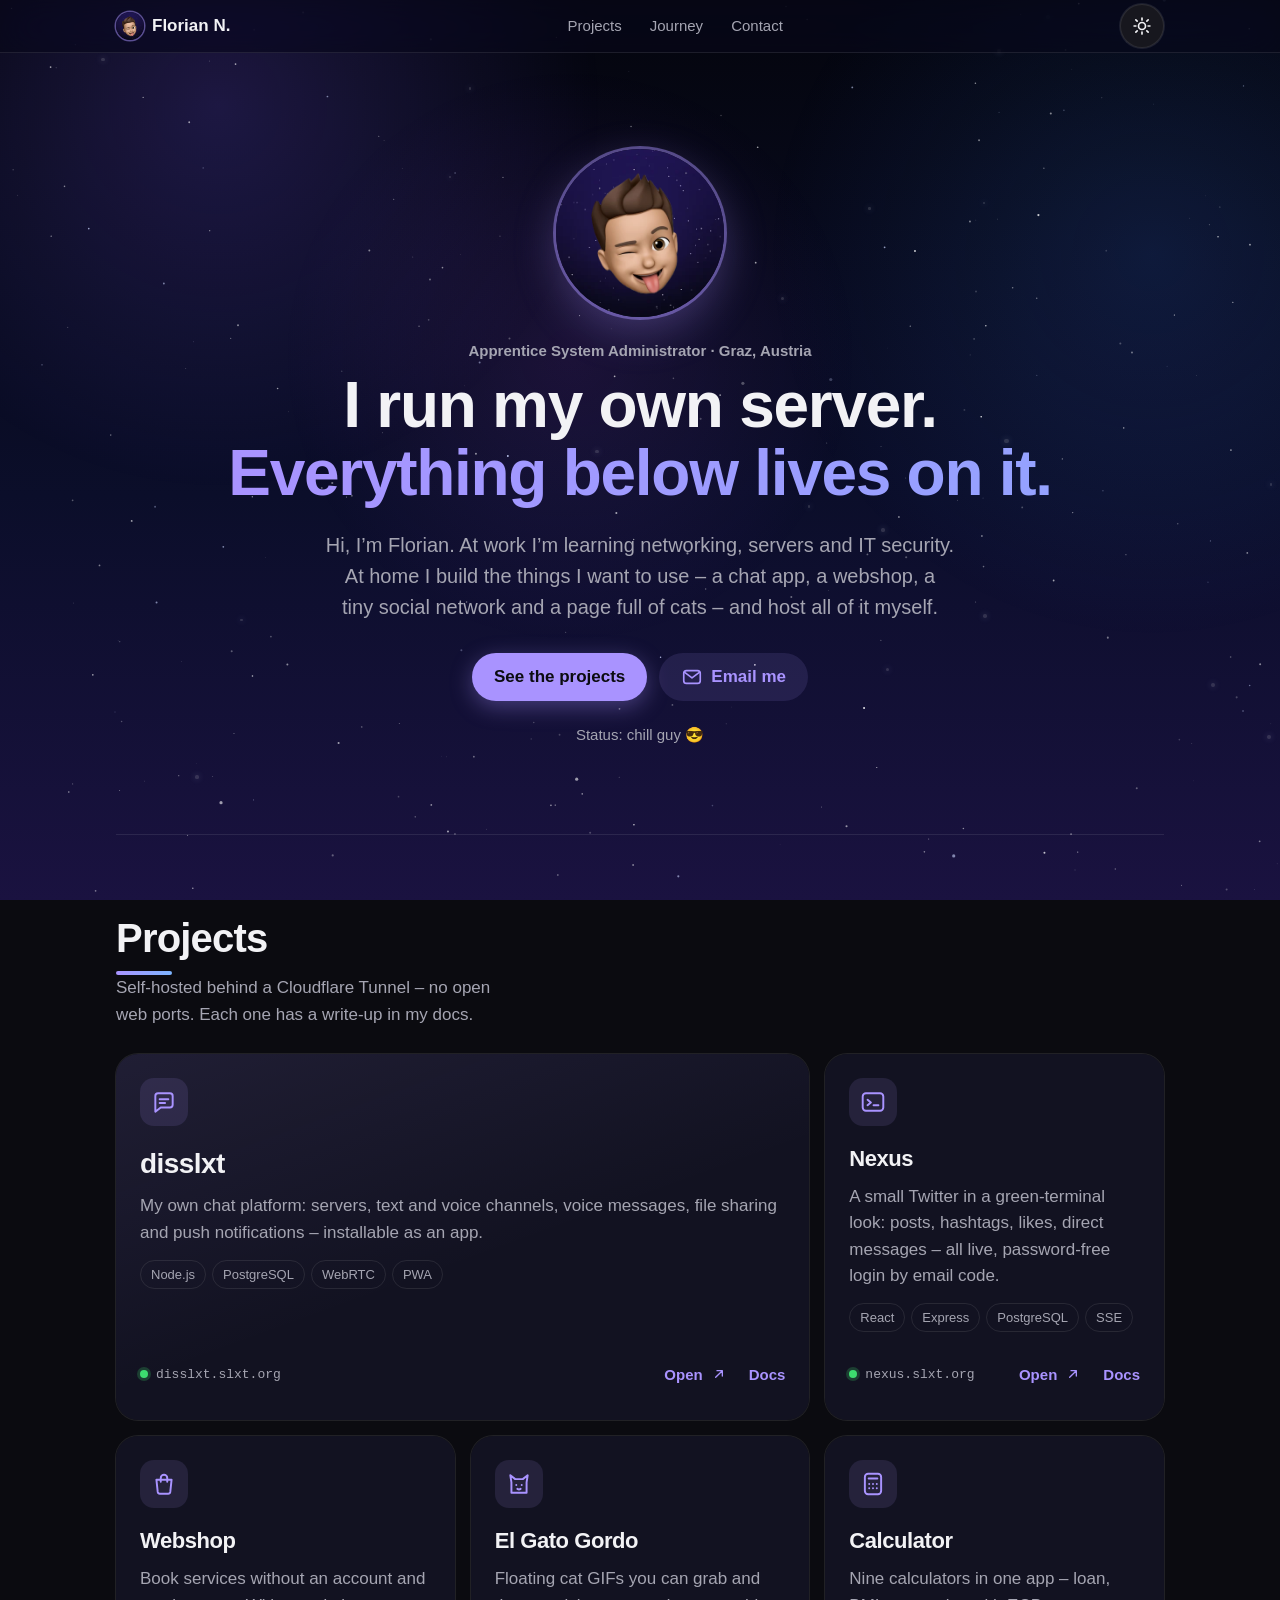
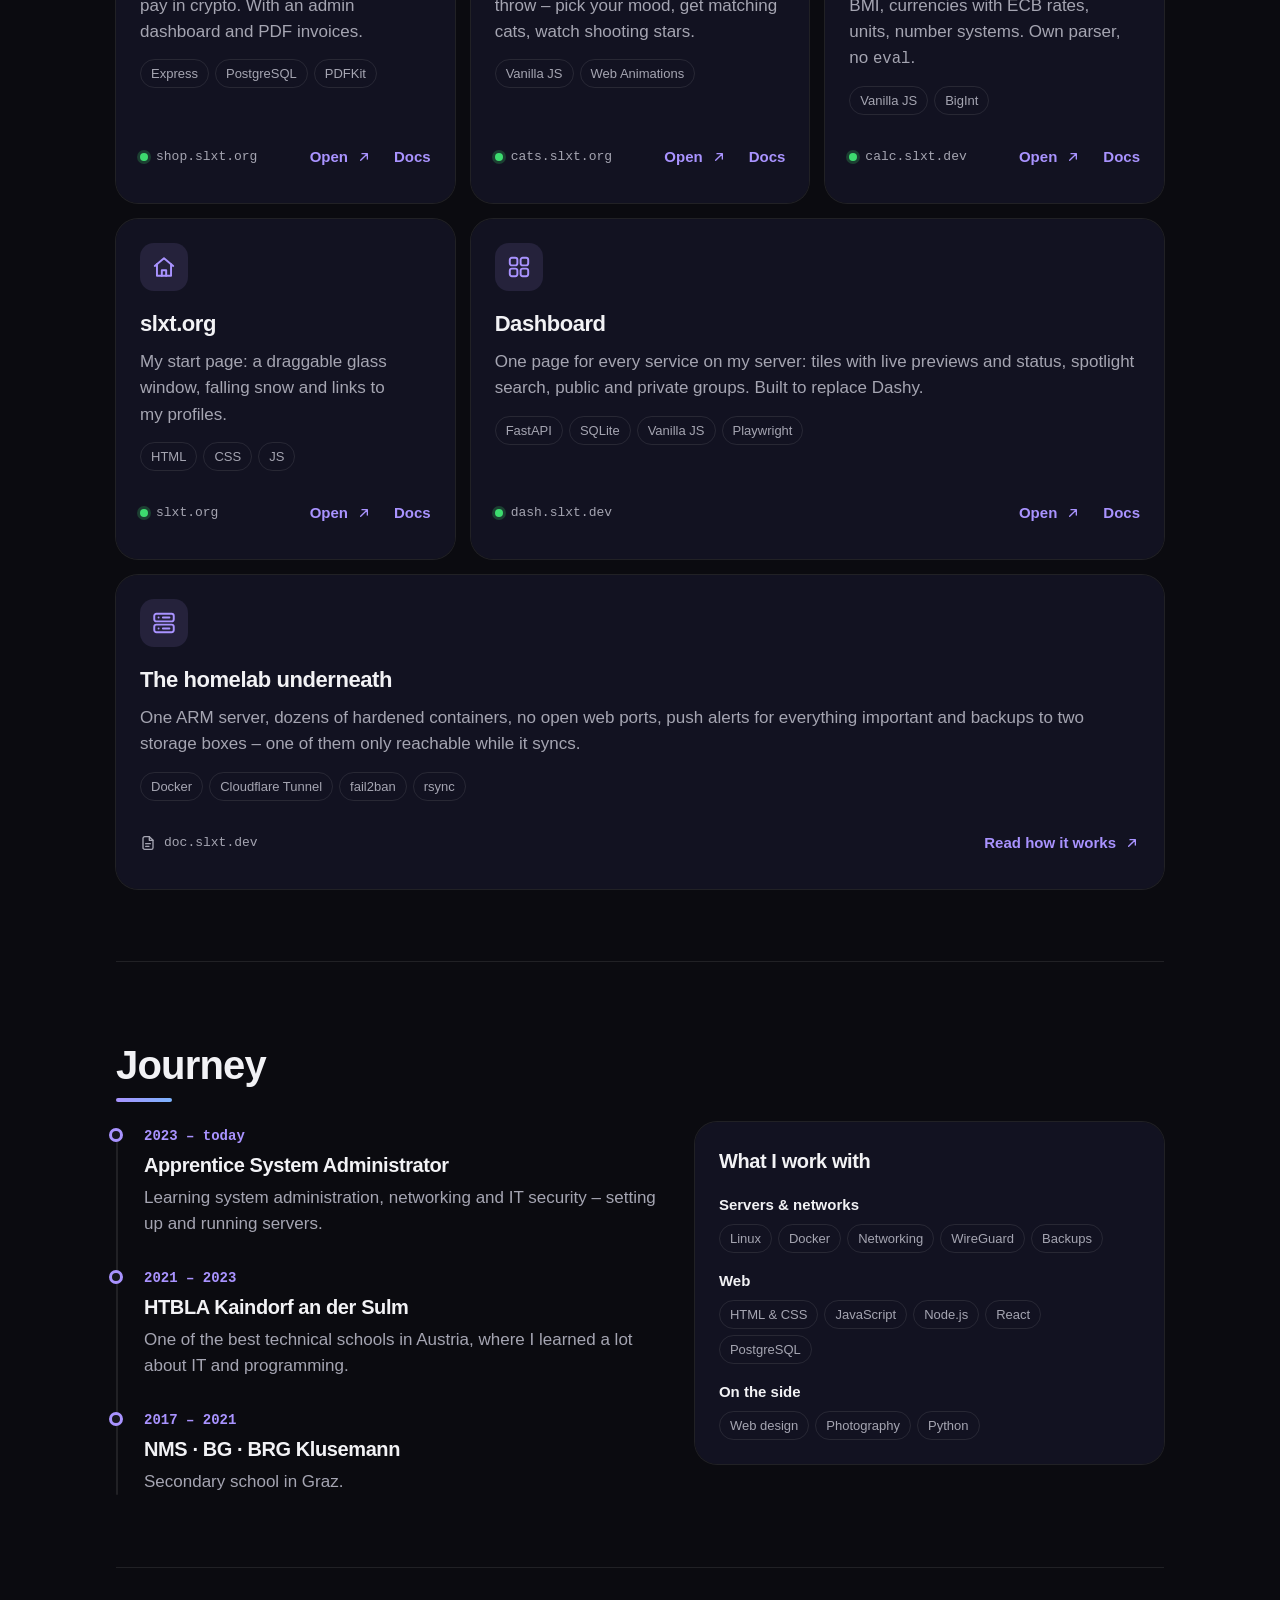
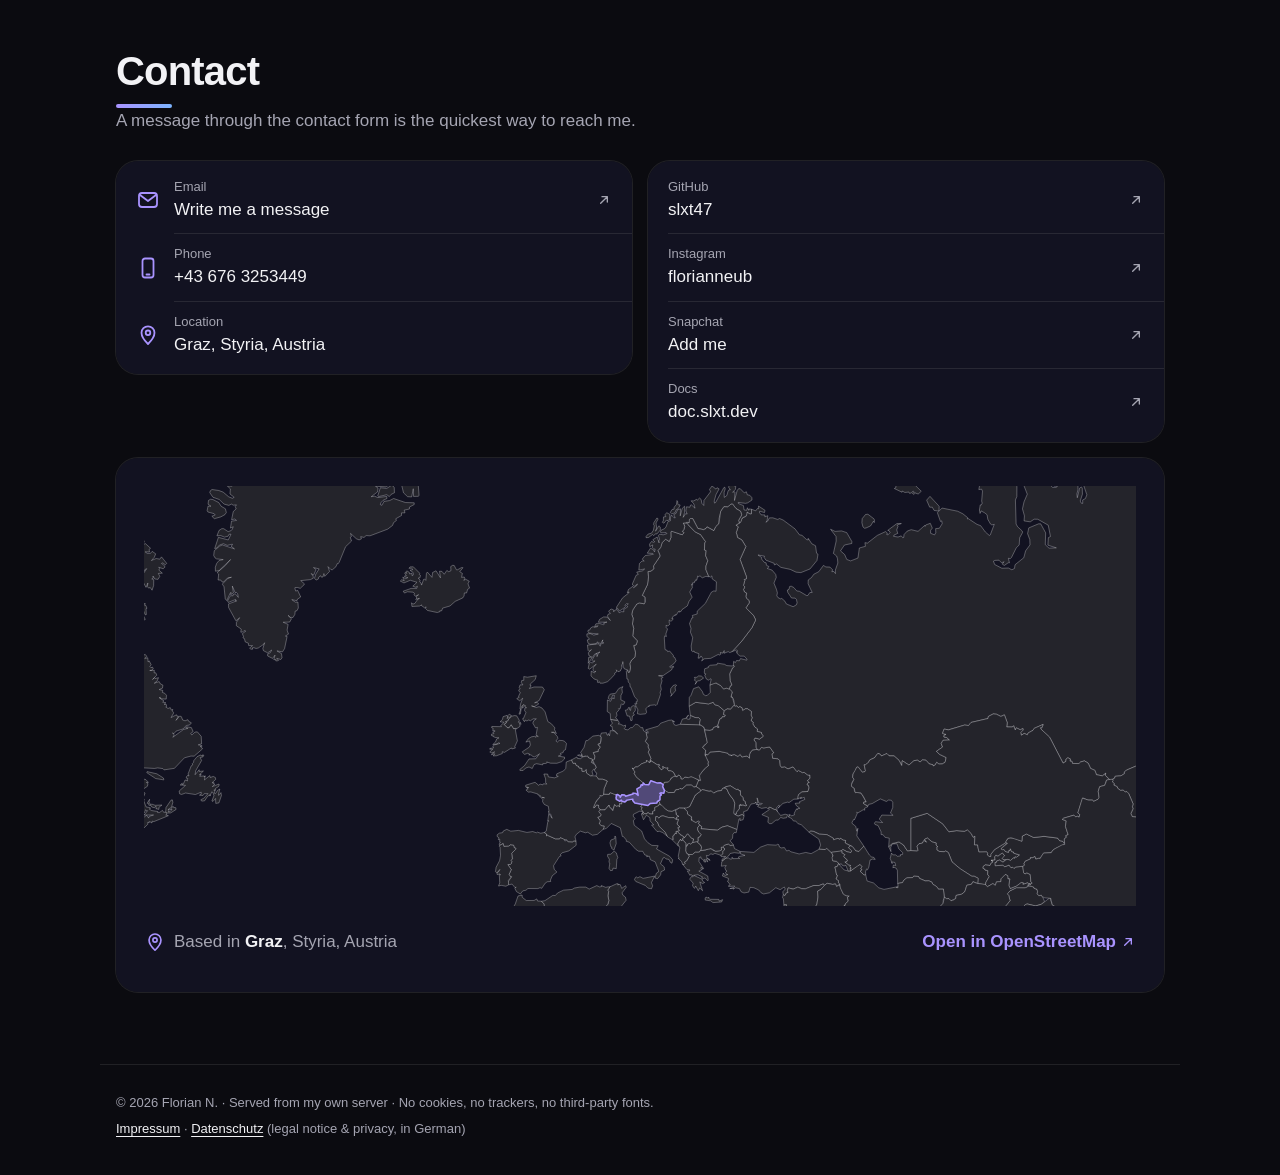
==== commit add34426: "Seitentitel: slxt.dev Co-Authored-By: Claude Opus 5.5 <noreply@anthropic.com> Claude-Session: https:" ====
--- a/index.html
+++ b/index.html
@@ -3,7 +3,7 @@
 <head>
   <meta charset="UTF-8">
   <meta name="viewport" content="width=device-width, initial-scale=1.0, viewport-fit=cover">
-  <title>Florian N. – System Administrator in training</title>
+  <title>slxt.dev</title>
   <meta name="description" content="Apprentice system administrator from Graz. I run my own server and build the things that live on it.">
   <meta name="color-scheme" content="dark light">
   <meta name="theme-color" content="#0b0b10">
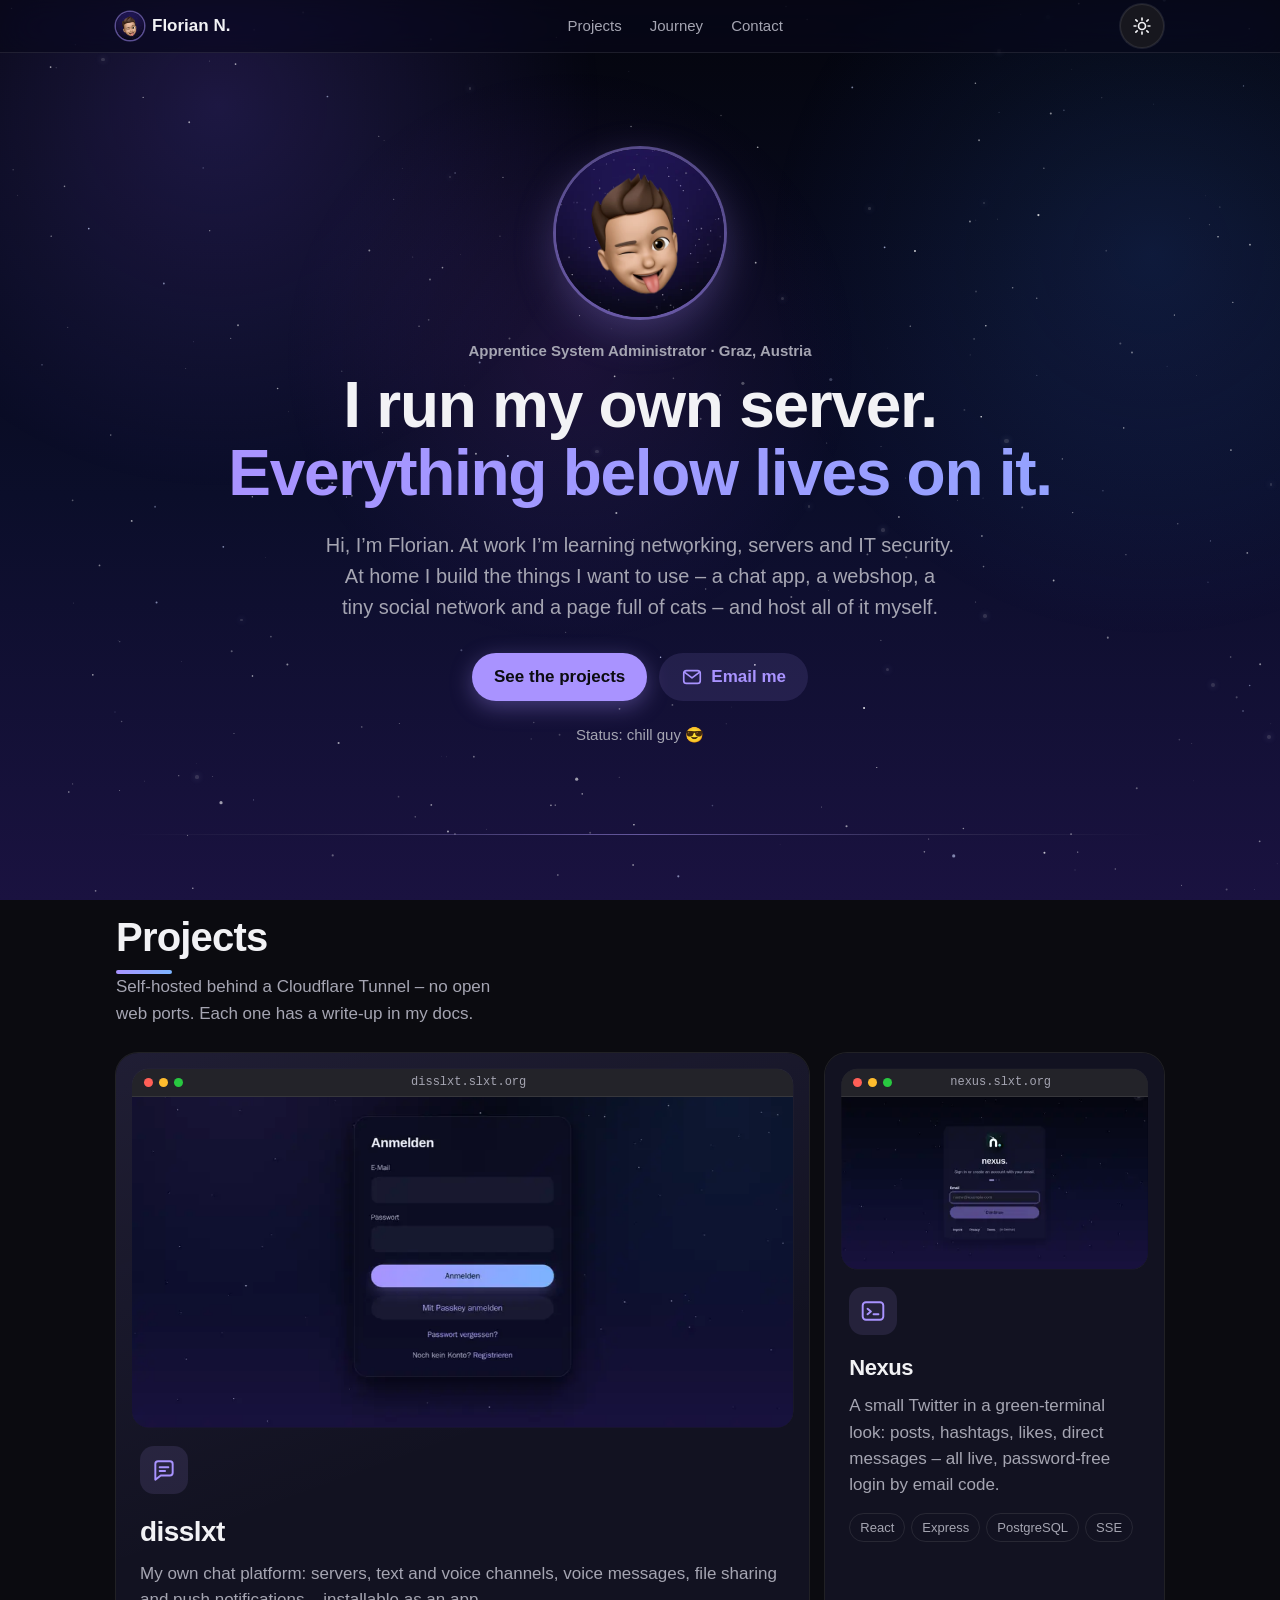
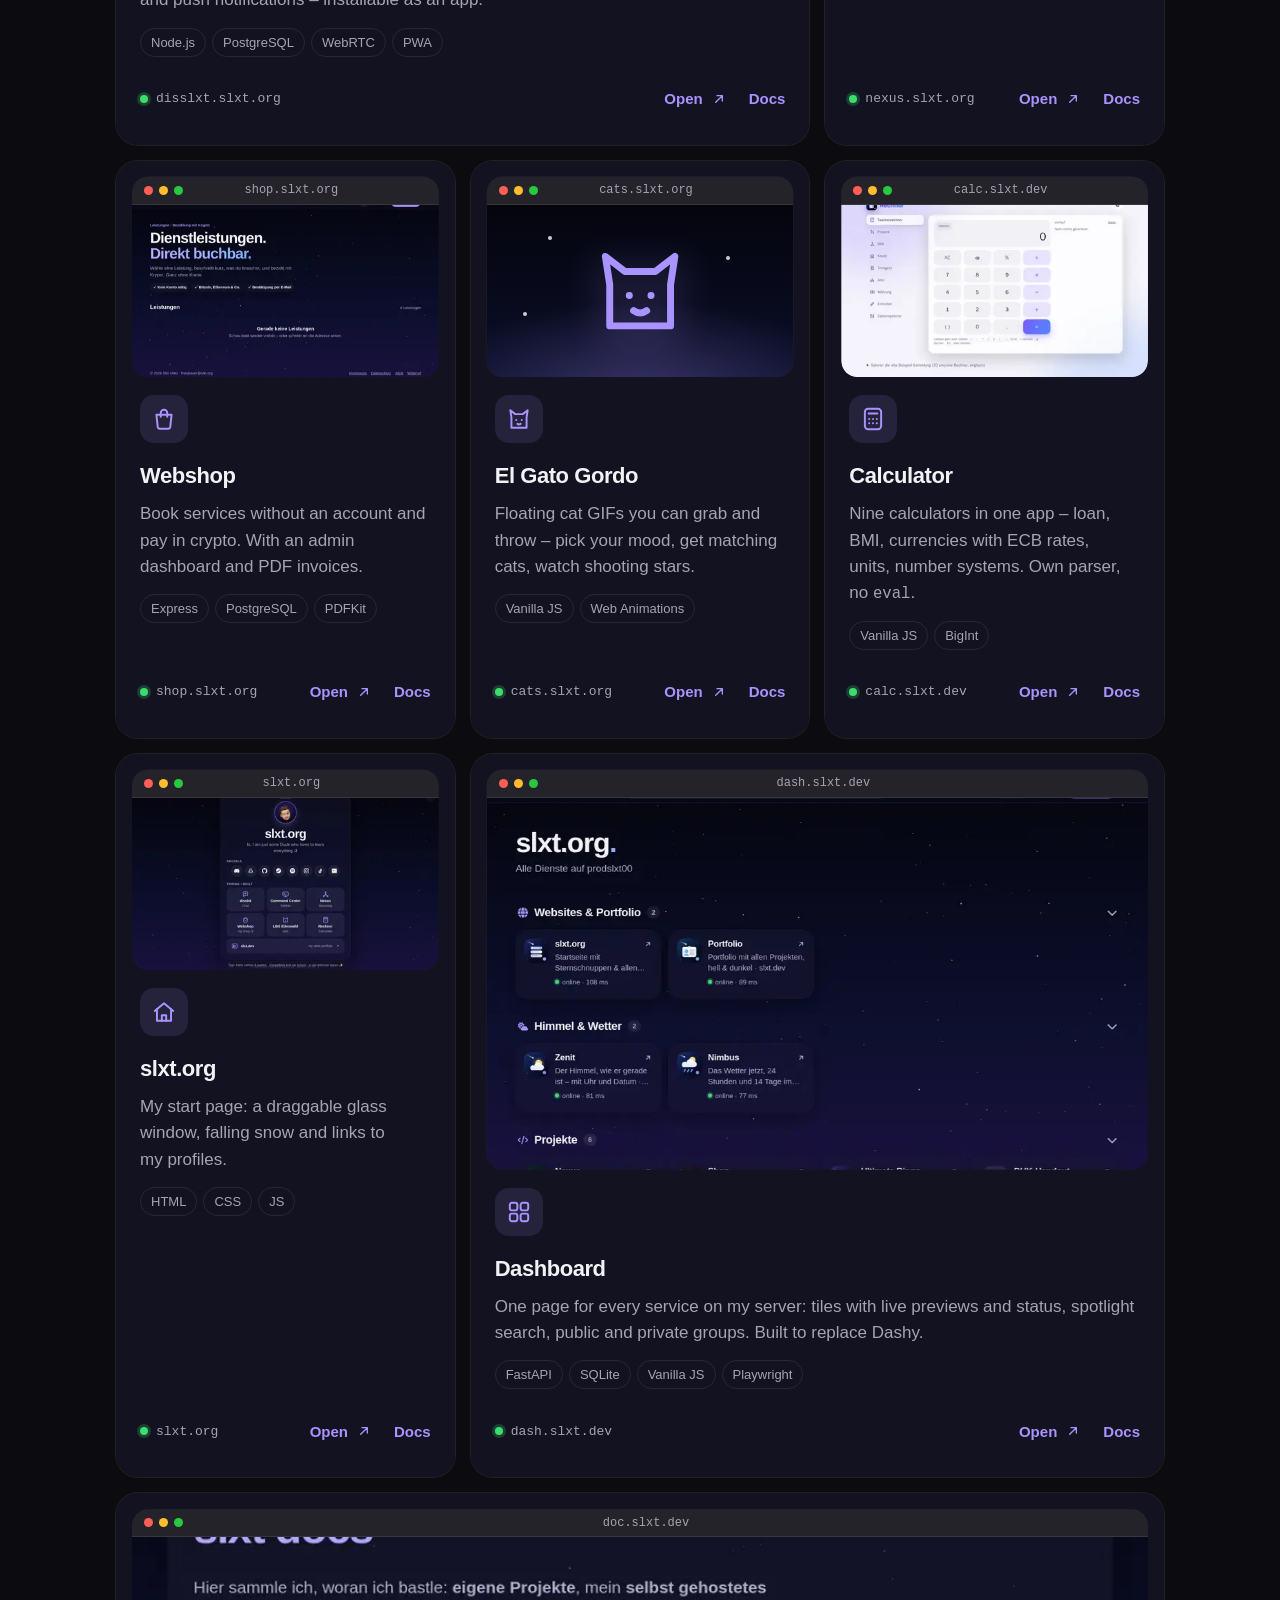
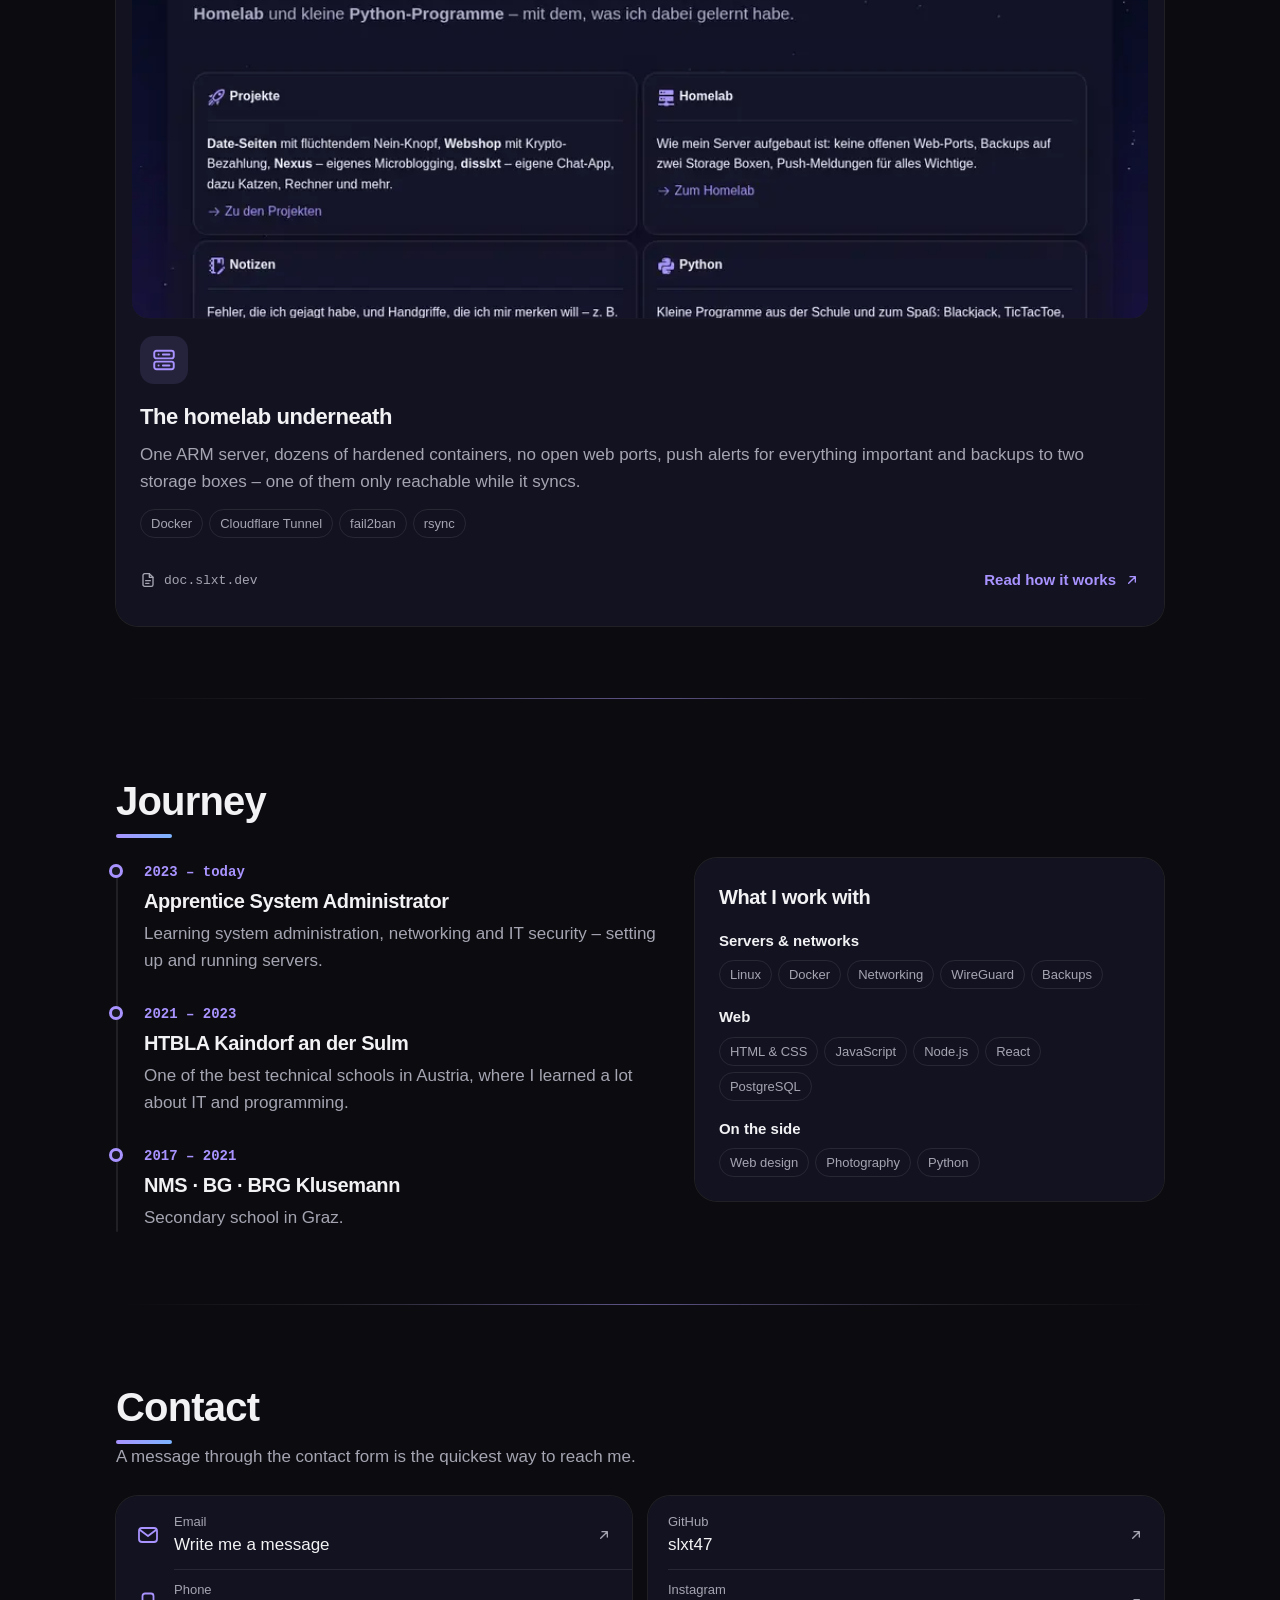
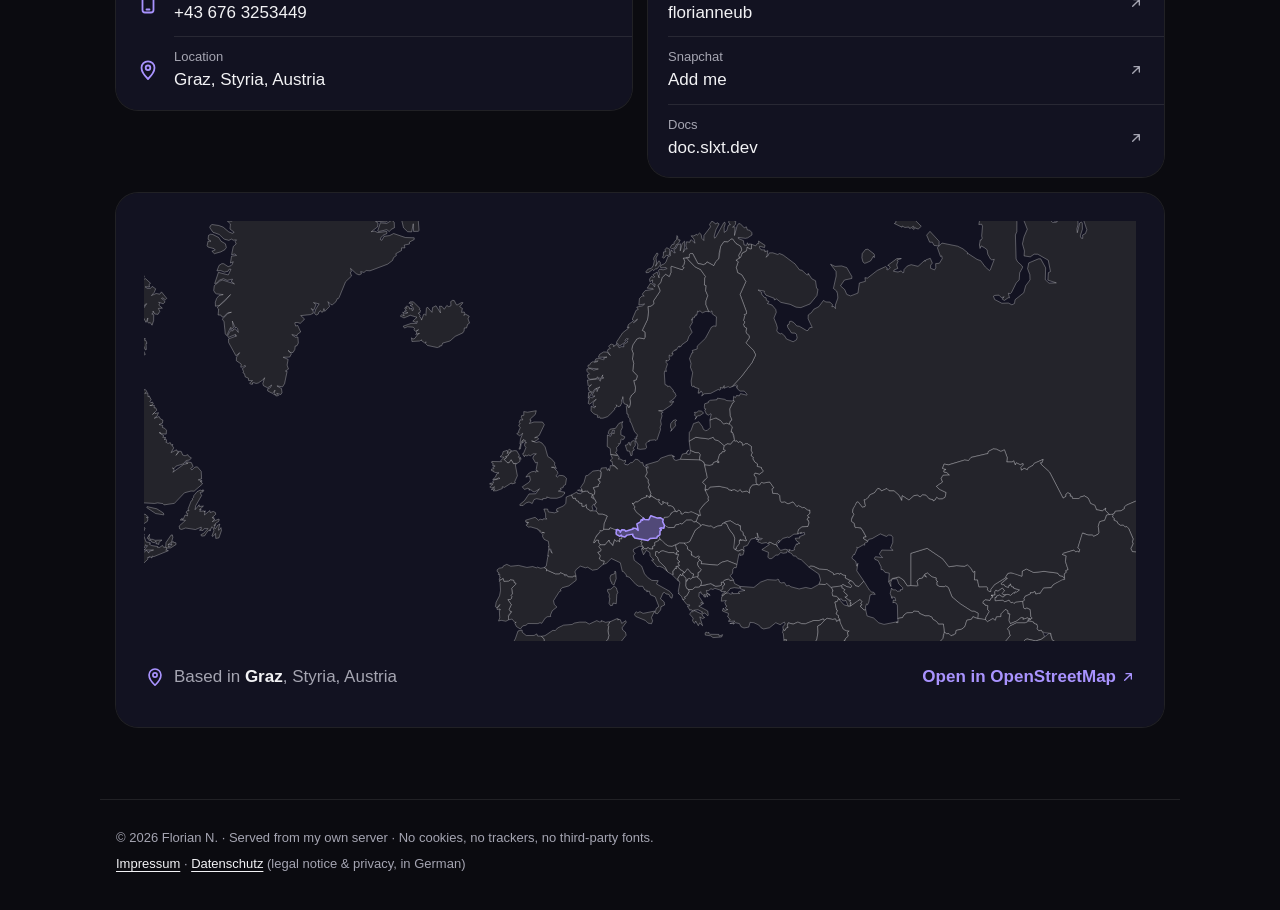
==== commit b4d0f2f4: "Projekt-Screenshots, weichere Übergänge und Seitenwechsel als View Transition - Jede Projektkarte ze" ====
--- a/index.html
+++ b/index.html
@@ -7,11 +7,11 @@
   <meta name="description" content="Apprentice system administrator from Graz. I run my own server and build the things that live on it.">
   <meta name="color-scheme" content="dark light">
   <meta name="theme-color" content="#0b0b10">
-  <script src="./assets/js/modus.js?v=4"></script>
+  <script src="./assets/js/modus.js?v=6"></script>
   <link rel="icon" href="./assets/images/logo.svg?v=2" type="image/svg+xml">
   <link rel="icon" href="./assets/images/logo.ico?v=2" sizes="any">
   <link rel="apple-touch-icon" href="./assets/images/logo-180.png">
-  <link rel="stylesheet" href="./assets/css/style.css?v=11">
+  <link rel="stylesheet" href="./assets/css/style.css?v=12">
 </head>
 
 <body>
@@ -81,6 +81,12 @@
 
       <ul class="projects">
         <li class="project feature">
+          <figure class="shot" aria-hidden="true">
+            <div class="shot-bar"><i></i><i></i><i></i><span>disslxt.slxt.org</span></div>
+            <div class="shot-bild"><img src="assets/images/projekte/disslxt-dunkel-480.webp" srcset="assets/images/projekte/disslxt-dunkel-480.webp 480w, assets/images/projekte/disslxt-dunkel-960.webp 960w"
+              data-dunkel="assets/images/projekte/disslxt-dunkel-480.webp 480w, assets/images/projekte/disslxt-dunkel-960.webp 960w" data-hell="assets/images/projekte/disslxt-hell-480.webp 480w, assets/images/projekte/disslxt-hell-960.webp 960w"
+              sizes="(max-width: 679px) 92vw, (max-width: 999px) 90vw, 680px" width="960" height="600" alt="" loading="lazy" decoding="async"></div>
+          </figure>
           <div class="p-icon" aria-hidden="true"><svg class="ic"><use href="#i-chat"/></svg></div>
           <h3>disslxt</h3>
           <p>My own chat platform: servers, text and voice channels, voice messages, file sharing and push notifications – installable as an app.</p>
@@ -95,6 +101,12 @@
         </li>
 
         <li class="project">
+          <figure class="shot" aria-hidden="true">
+            <div class="shot-bar"><i></i><i></i><i></i><span>nexus.slxt.org</span></div>
+            <div class="shot-bild"><img src="assets/images/projekte/nexus-dunkel-480.webp" srcset="assets/images/projekte/nexus-dunkel-480.webp 480w, assets/images/projekte/nexus-dunkel-960.webp 960w"
+              data-dunkel="assets/images/projekte/nexus-dunkel-480.webp 480w, assets/images/projekte/nexus-dunkel-960.webp 960w" data-hell="assets/images/projekte/nexus-hell-480.webp 480w, assets/images/projekte/nexus-hell-960.webp 960w"
+              sizes="(max-width: 679px) 92vw, (max-width: 999px) 45vw, 330px" width="960" height="600" alt="" loading="lazy" decoding="async"></div>
+          </figure>
           <div class="p-icon" aria-hidden="true"><svg class="ic"><use href="#i-term"/></svg></div>
           <h3>Nexus</h3>
           <p>A small Twitter in a green-terminal look: posts, hashtags, likes, direct messages – all live, password-free login by email code.</p>
@@ -109,6 +121,12 @@
         </li>
 
         <li class="project">
+          <figure class="shot" aria-hidden="true">
+            <div class="shot-bar"><i></i><i></i><i></i><span>shop.slxt.org</span></div>
+            <div class="shot-bild"><img src="assets/images/projekte/shop-dunkel-480.webp" srcset="assets/images/projekte/shop-dunkel-480.webp 480w, assets/images/projekte/shop-dunkel-960.webp 960w"
+              data-dunkel="assets/images/projekte/shop-dunkel-480.webp 480w, assets/images/projekte/shop-dunkel-960.webp 960w" data-hell="assets/images/projekte/shop-hell-480.webp 480w, assets/images/projekte/shop-hell-960.webp 960w"
+              sizes="(max-width: 679px) 92vw, (max-width: 999px) 45vw, 330px" width="960" height="600" alt="" loading="lazy" decoding="async"></div>
+          </figure>
           <div class="p-icon" aria-hidden="true"><svg class="ic"><use href="#i-bag"/></svg></div>
           <h3>Webshop</h3>
           <p>Book services without an account and pay in crypto. With an admin dashboard and PDF invoices.</p>
@@ -123,6 +141,11 @@
         </li>
 
         <li class="project">
+          <figure class="shot shot-grafik" aria-hidden="true">
+            <div class="shot-bar"><i></i><i></i><i></i><span>cats.slxt.org</span></div>
+            <div class="shot-bild katzen"><span class="k-stern"></span><span class="k-stern"></span><span class="k-stern"></span>
+              <svg class="k-katze" viewBox="0 0 24 24" fill="none" stroke="currentColor" stroke-width="1.6" stroke-linecap="round" stroke-linejoin="round"><use href="#i-cat"/></svg></div>
+          </figure>
           <div class="p-icon" aria-hidden="true"><svg class="ic"><use href="#i-cat"/></svg></div>
           <h3>El Gato Gordo</h3>
           <p>Floating cat GIFs you can grab and throw – pick your mood, get matching cats, watch shooting stars.</p>
@@ -137,6 +160,12 @@
         </li>
 
         <li class="project">
+          <figure class="shot" aria-hidden="true">
+            <div class="shot-bar"><i></i><i></i><i></i><span>calc.slxt.dev</span></div>
+            <div class="shot-bild"><img src="assets/images/projekte/calc-dunkel-480.webp" srcset="assets/images/projekte/calc-dunkel-480.webp 480w, assets/images/projekte/calc-dunkel-960.webp 960w"
+              data-dunkel="assets/images/projekte/calc-dunkel-480.webp 480w, assets/images/projekte/calc-dunkel-960.webp 960w" data-hell="assets/images/projekte/calc-hell-480.webp 480w, assets/images/projekte/calc-hell-960.webp 960w"
+              sizes="(max-width: 679px) 92vw, (max-width: 999px) 45vw, 330px" width="960" height="600" alt="" loading="lazy" decoding="async"></div>
+          </figure>
           <div class="p-icon" aria-hidden="true"><svg class="ic"><use href="#i-calc"/></svg></div>
           <h3>Calculator</h3>
           <p>Nine calculators in one app – loan, BMI, currencies with ECB rates, units, number systems. Own parser, no <code>eval</code>.</p>
@@ -151,6 +180,12 @@
         </li>
 
         <li class="project">
+          <figure class="shot" aria-hidden="true">
+            <div class="shot-bar"><i></i><i></i><i></i><span>slxt.org</span></div>
+            <div class="shot-bild"><img src="assets/images/projekte/slxtorg-dunkel-480.webp" srcset="assets/images/projekte/slxtorg-dunkel-480.webp 480w, assets/images/projekte/slxtorg-dunkel-960.webp 960w"
+              data-dunkel="assets/images/projekte/slxtorg-dunkel-480.webp 480w, assets/images/projekte/slxtorg-dunkel-960.webp 960w" data-hell="assets/images/projekte/slxtorg-hell-480.webp 480w, assets/images/projekte/slxtorg-hell-960.webp 960w"
+              sizes="(max-width: 679px) 92vw, (max-width: 999px) 45vw, 330px" width="960" height="600" alt="" loading="lazy" decoding="async"></div>
+          </figure>
           <div class="p-icon" aria-hidden="true"><svg class="ic"><use href="#i-home"/></svg></div>
           <h3>slxt.org</h3>
           <p>My start page: a draggable glass window, falling snow and links to my profiles.</p>
@@ -165,6 +200,12 @@
         </li>
 
         <li class="project span2">
+          <figure class="shot" aria-hidden="true">
+            <div class="shot-bar"><i></i><i></i><i></i><span>dash.slxt.dev</span></div>
+            <div class="shot-bild"><img src="assets/images/projekte/dash-dunkel-480.webp" srcset="assets/images/projekte/dash-dunkel-480.webp 480w, assets/images/projekte/dash-dunkel-960.webp 960w"
+              data-dunkel="assets/images/projekte/dash-dunkel-480.webp 480w, assets/images/projekte/dash-dunkel-960.webp 960w" data-hell="assets/images/projekte/dash-hell-480.webp 480w, assets/images/projekte/dash-hell-960.webp 960w"
+              sizes="(max-width: 679px) 92vw, (max-width: 999px) 90vw, 680px" width="960" height="600" alt="" loading="lazy" decoding="async"></div>
+          </figure>
           <div class="p-icon" aria-hidden="true"><svg class="ic"><use href="#i-grid"/></svg></div>
           <h3>Dashboard</h3>
           <p>One page for every service on my server: tiles with live previews and status, spotlight search, public and private groups. Built to replace Dashy.</p>
@@ -179,6 +220,12 @@
         </li>
 
         <li class="project wide">
+          <figure class="shot" aria-hidden="true">
+            <div class="shot-bar"><i></i><i></i><i></i><span>doc.slxt.dev</span></div>
+            <div class="shot-bild"><img src="assets/images/projekte/doc-dunkel-480.webp" srcset="assets/images/projekte/doc-dunkel-480.webp 480w, assets/images/projekte/doc-dunkel-960.webp 960w"
+              data-dunkel="assets/images/projekte/doc-dunkel-480.webp 480w, assets/images/projekte/doc-dunkel-960.webp 960w" data-hell="assets/images/projekte/doc-hell-480.webp 480w, assets/images/projekte/doc-hell-960.webp 960w"
+              sizes="(max-width: 679px) 92vw, 1000px" width="960" height="600" alt="" loading="lazy" decoding="async"></div>
+          </figure>
           <div class="p-icon" aria-hidden="true"><svg class="ic"><use href="#i-server"/></svg></div>
           <h3>The homelab underneath</h3>
           <p>One ARM server, dozens of hardened containers, no open web ports, push alerts for everything important and backups to two storage boxes – one of them only reachable while it syncs.</p>
@@ -308,7 +355,7 @@
     <p class="recht"><a href="https://slxt.org/impressum/" lang="de">Impressum</a> · <a href="https://slxt.org/datenschutz/" lang="de">Datenschutz</a> <span>(legal notice &amp; privacy, in German)</span></p>
   </footer>
 
-  <script src="./assets/js/site.js?v=15" defer></script>
+  <script src="./assets/js/site.js?v=16" defer></script>
   <script src="./assets/js/himmel.js?v=5" defer></script>
 </body>
 </html>
--- a/assets/css/style.css
+++ b/assets/css/style.css
@@ -573,3 +573,84 @@
 .footer .recht span { color: var(--sec); }
 .form-recht { margin: 0 0 12px; color: var(--sec); font-size: .8125rem; line-height: 1.45; }
 .form-recht a { color: var(--text); text-decoration: underline; text-underline-offset: 3px; }
+
+/* ================= Aufbereitung 10.11.2026: Bilder, weichere Übergänge =================
+   Projektkarten mit Screenshot im Mini-Browser (Bild je Modus, lädt erst beim Hinscrollen, site.js tauscht es beim
+   Moduswechsel), Einblenden mit Feder statt Rutschen, Abschnittstrenner zeichnen sich, Seitenwechsel zur
+   Kontaktseite als View Transition. Alles nur transform/opacity/clip-path; „Weniger Bewegung“ schaltet es ab. */
+:root { --feder: cubic-bezier(.16, 1, .3, 1); --federnd: cubic-bezier(.34, 1.4, .5, 1); }
+
+/* Screenshot im Mini-Browser */
+.shot { margin: -8px -8px 18px; border-radius: 16px; overflow: hidden; background: var(--card, var(--glass));
+  box-shadow: 0 0 0 1px var(--line), 0 10px 30px rgba(10, 6, 40, .18); isolation: isolate; }
+.shot-bar { display: flex; align-items: center; gap: 6px; height: 28px; padding: 0 12px;
+  background: color-mix(in srgb, var(--text) 5%, transparent); border-bottom: 1px solid var(--line); }
+.shot-bar i { width: 9px; height: 9px; border-radius: 50%; background: color-mix(in srgb, var(--text) 18%, transparent); }
+.shot-bar i:nth-child(1) { background: #ff5f57; } .shot-bar i:nth-child(2) { background: #febc2e; } .shot-bar i:nth-child(3) { background: #28c840; }
+.shot-bar span { flex: 1; margin-right: 33px; text-align: center; font: .75rem var(--mono); color: var(--sec);
+  overflow: hidden; text-overflow: ellipsis; white-space: nowrap; }
+.shot-bild { position: relative; aspect-ratio: 16 / 9; overflow: hidden;
+  background: linear-gradient(110deg, color-mix(in srgb, var(--text) 4%, transparent) 30%, color-mix(in srgb, var(--text) 9%, transparent) 50%, color-mix(in srgb, var(--text) 4%, transparent) 70%);
+  background-size: 250% 100%; }
+.shot-bild img { display: block; width: 100%; height: auto;   /* volle Breite, nie seitlich beschnitten; Überstand unten = Parallax */
+  transform: translate3d(0, var(--sy, 0px), 0) scale(1.001); }
+.project.wide .shot-bild { aspect-ratio: 16 / 6; }
+@media (min-width: 1000px) { .project.feature .shot-bild { aspect-ratio: 16 / 8; } }
+
+/* cats: eigene Grafik statt Screenshot (GIFs nur von GIPHY einbetten, nie kopieren) */
+.katzen { display: grid; place-items: center; color: var(--accent);
+  background: radial-gradient(120% 90% at 50% 110%, color-mix(in srgb, var(--accent) 28%, transparent), transparent 60%),
+              linear-gradient(180deg, var(--sky1, #0b0e2a), var(--sky2, #1a1240)); }
+.k-katze { width: 34%; height: auto; filter: drop-shadow(0 8px 20px color-mix(in srgb, var(--accent) 45%, transparent)); }
+.k-stern { position: absolute; width: 4px; height: 4px; border-radius: 50%; background: #fff; opacity: .8; }
+.k-stern:nth-child(1) { top: 18%; left: 20%; } .k-stern:nth-child(2) { top: 30%; left: 78%; } .k-stern:nth-child(3) { top: 62%; left: 12%; }
+
+@media (prefers-reduced-motion: no-preference) {
+  .shot-bild { animation: schimmer 1.6s linear infinite; }
+  .shot-bild.geladen { animation: none; background: none; }
+  .shot-grafik .shot-bild { animation: none; }
+  .shot-bild img { opacity: 0; transition: opacity .7s ease, transform .9s var(--feder); }
+  .shot-bild.geladen img { opacity: 1; }
+  /* Zeigen: Bild „scrollt“ ein Stück hoch – als würde man in die Seite schauen */
+  @media (hover: hover) and (pointer: fine) {
+    .project:hover .shot-bild img { transform: translate3d(0, calc(var(--sy, 0px) - 3%), 0) scale(1.02); }
+  }
+  .project .shot { transition: box-shadow .5s var(--feder), transform .5s var(--feder); }
+  .project:hover .shot { box-shadow: 0 0 0 1px color-mix(in srgb, var(--accent) 40%, var(--line)), 0 18px 44px rgba(10, 6, 40, .28); }
+  .k-katze { animation: schweben 5s ease-in-out infinite; }
+  .k-stern { animation: funkeln 2.8s ease-in-out infinite; }
+  .k-stern:nth-child(2) { animation-delay: .9s; } .k-stern:nth-child(3) { animation-delay: 1.7s; }
+  .project:hover .k-katze { animation-duration: 1.6s; }
+
+  /* Einblenden: weicher, mit leichter Skalierung und Feder statt Rutschen */
+  .js .rise { opacity: 0; transform: translate3d(0, 28px, 0) scale(.975); transform-origin: 50% 100%;
+    transition: opacity .9s var(--feder), transform 1.1s var(--feder); }
+  .js .rise.in { opacity: 1; transform: none; }
+  .js .project.rise .shot { clip-path: inset(0 0 100% 0 round 16px); transition: clip-path 1.1s var(--feder) .12s, box-shadow .5s var(--feder); }
+  .js .project.rise.in .shot { clip-path: inset(0 0 0 0 round 16px); }
+}
+@keyframes schimmer { to { background-position: -150% 0; } }
+@keyframes schweben { 50% { transform: translateY(-6px) rotate(-3deg); } }
+
+/* Abschnitte: statt harter Linie ein weicher Strich, der sich beim Hinscrollen von der Mitte aus zeichnet */
+.section { border-top: 0; position: relative; }
+.section::before { content: ""; position: absolute; top: 0; left: 0; right: 0; height: 1px;
+  background: linear-gradient(90deg, transparent, var(--line) 20%, color-mix(in srgb, var(--accent) 45%, var(--line)) 50%, var(--line) 80%, transparent); }
+@media (prefers-reduced-motion: no-preference) {
+  .js .section::before { transform: scaleX(0); opacity: 0; transition: transform 1.4s var(--feder), opacity .8s ease; }
+  .js .section.strich::before { transform: none; opacity: 1; }
+}
+
+/* Seitenwechsel Start ↔ Kontakt: Kopfleiste bleibt stehen, Inhalt gleitet weich über (Chrome/Edge/Safari 18.2+) */
+@view-transition { navigation: auto; types: seitenwechsel; }
+.topbar { view-transition-name: kopf; }
+html:active-view-transition-type(seitenwechsel)::view-transition-group(root) { animation-duration: .55s; }
+html:active-view-transition-type(seitenwechsel)::view-transition-old(root) { animation: .32s ease-in both seiteRaus; }
+html:active-view-transition-type(seitenwechsel)::view-transition-new(root) { animation: .55s var(--feder) .08s both seiteRein; }
+html:active-view-transition-type(seitenwechsel)::view-transition-group(kopf) { animation-duration: 0s; }
+@keyframes seiteRaus { to { opacity: 0; transform: translateY(-10px) scale(.99); } }
+@keyframes seiteRein { from { opacity: 0; transform: translateY(18px); } }
+@media (prefers-reduced-motion: reduce) {
+  @view-transition { navigation: none; }
+  .shot-bild img { opacity: 1 !important; transform: none !important; }
+}
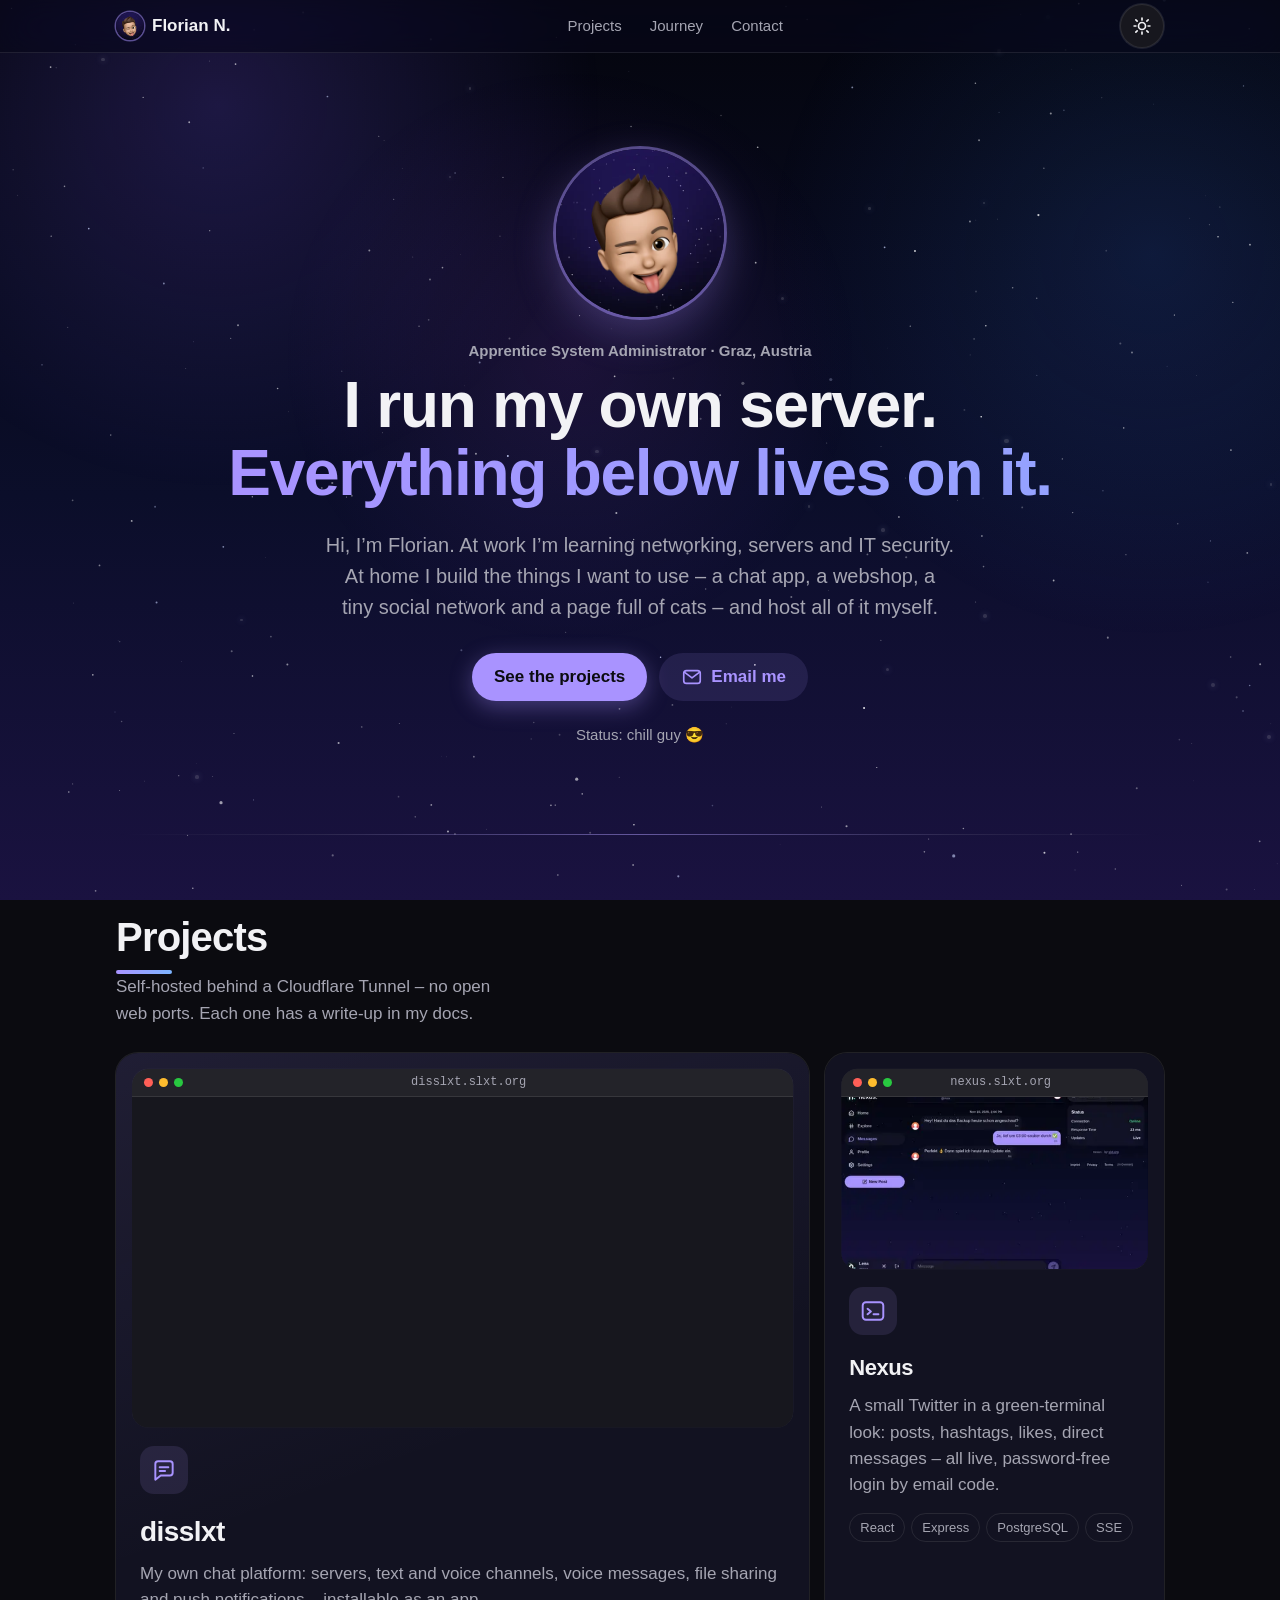
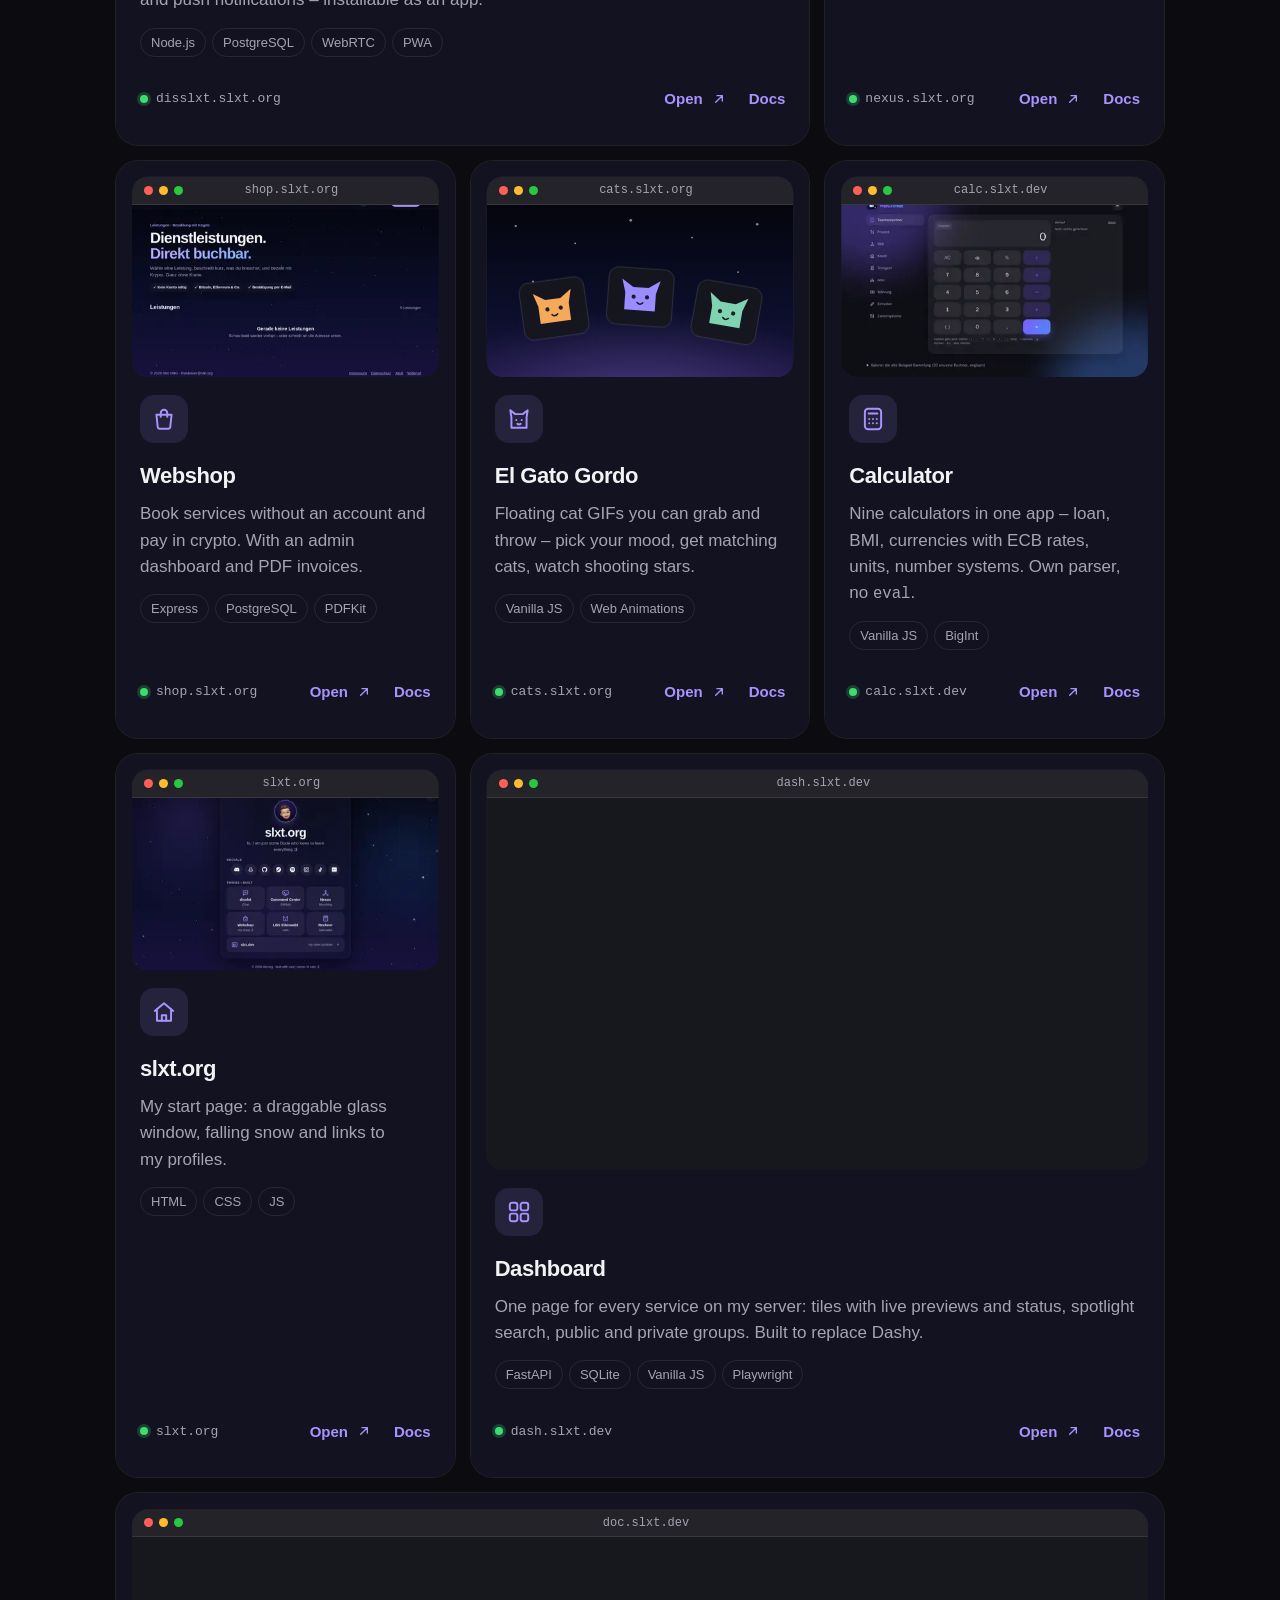
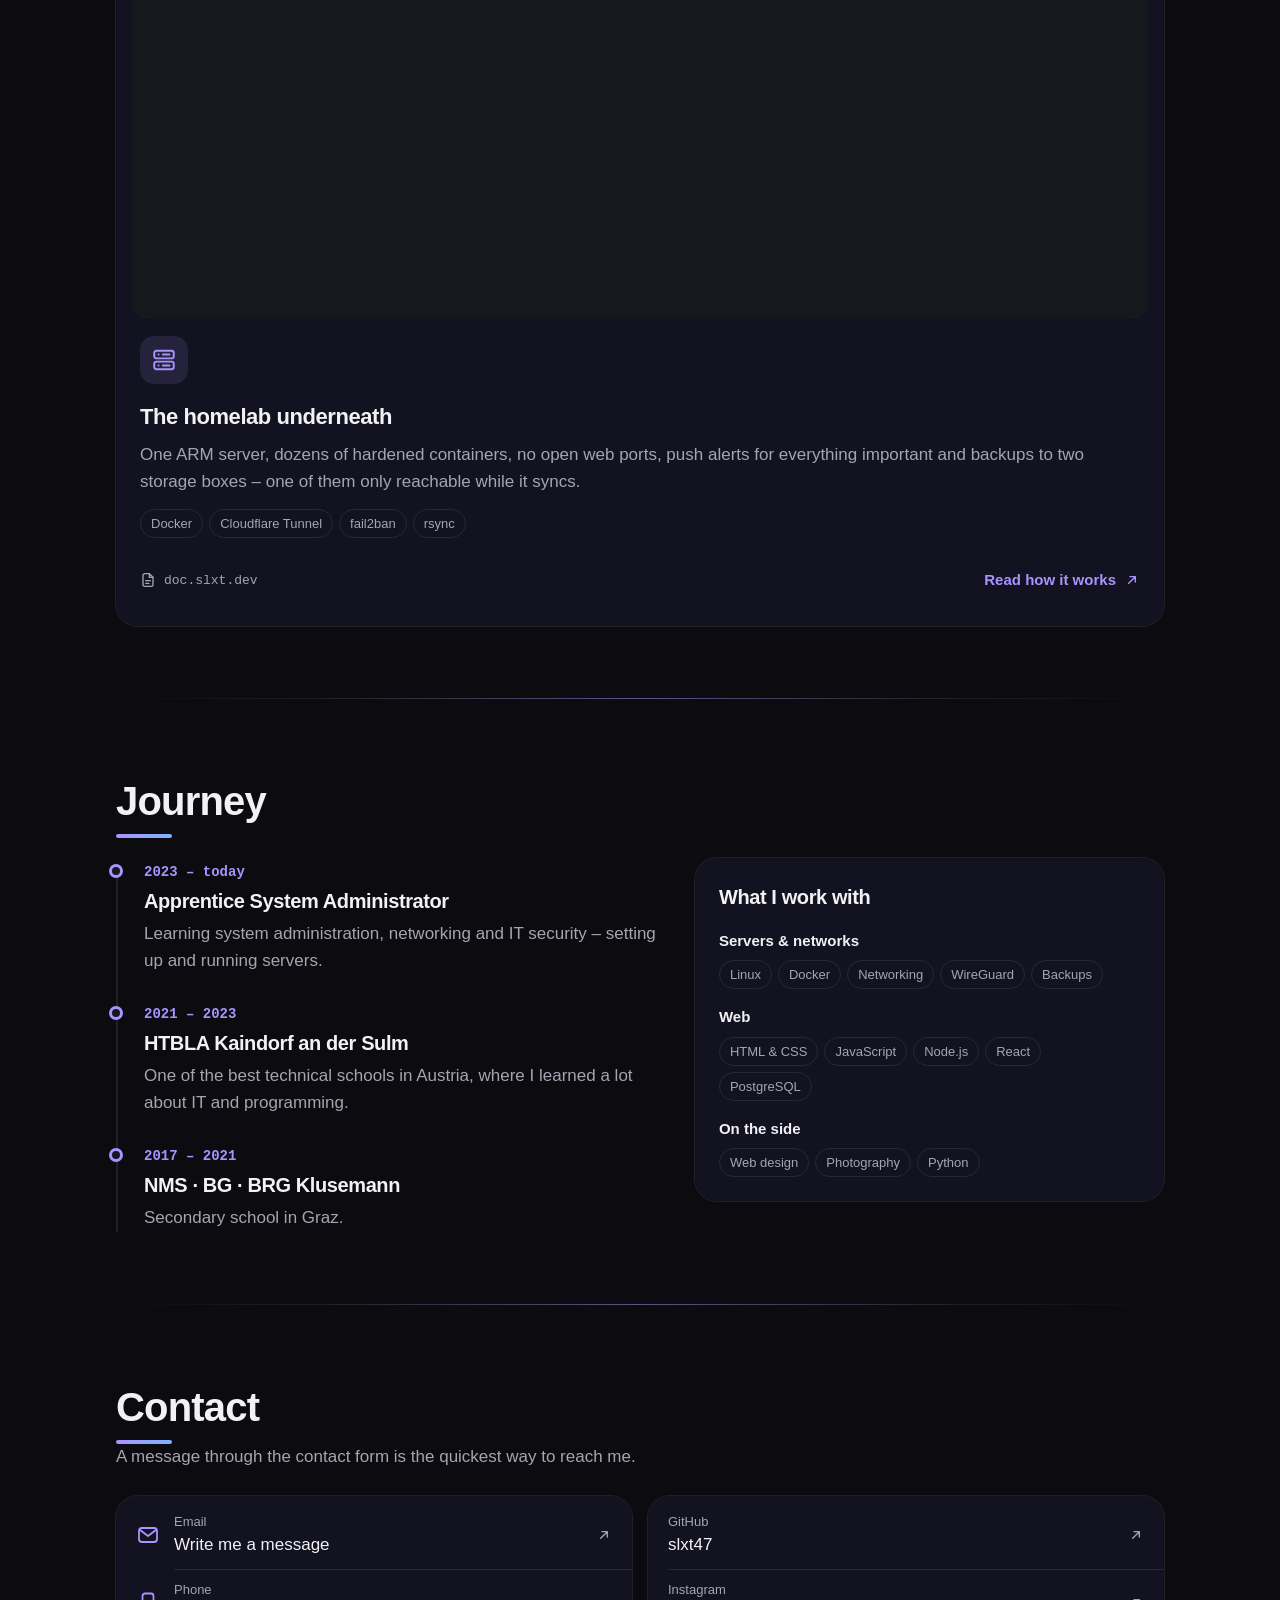
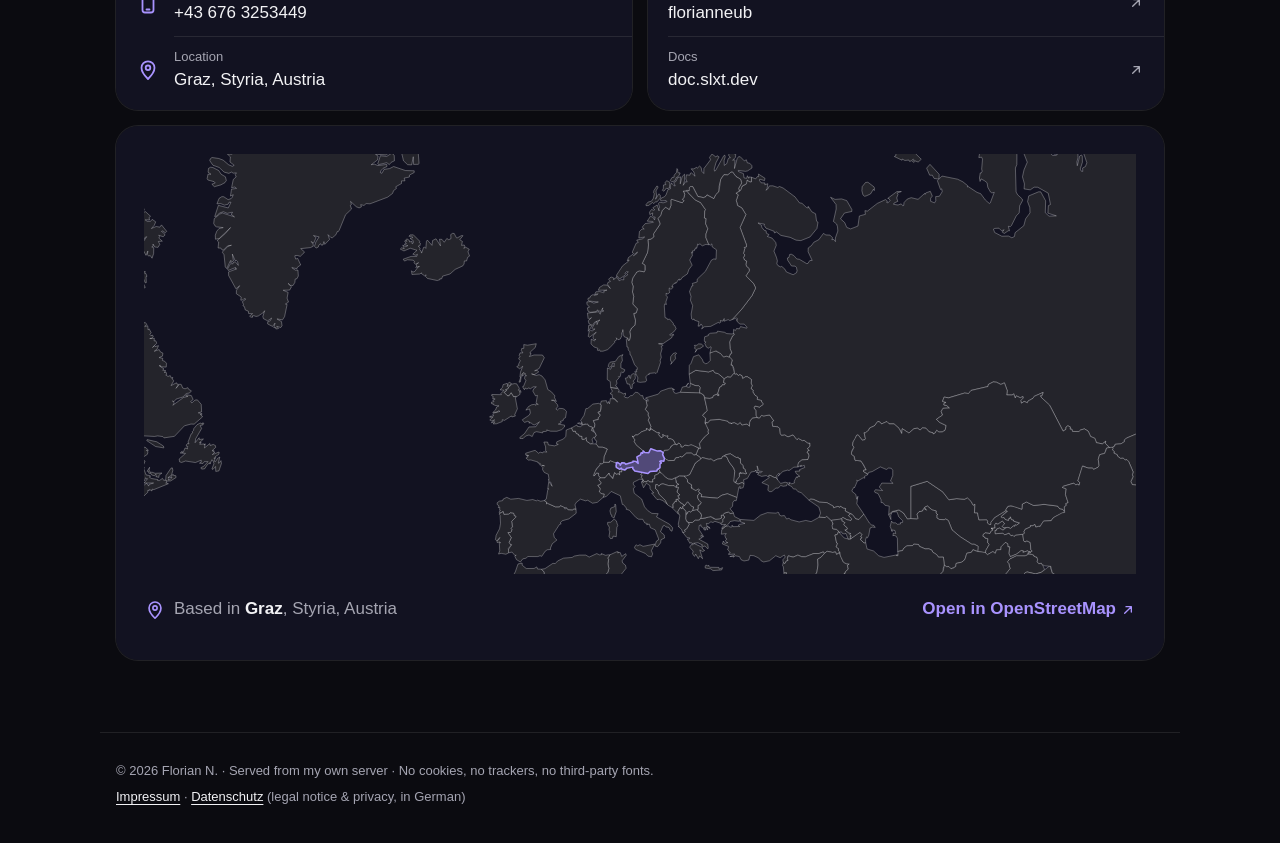
==== commit e1cad3e1: "Bewegte Projekt-Bilder, gestellte Chats, sanftere Neigung, Kontakt zeigt die Karte - Projekt-Bilder " ====
--- a/index.html
+++ b/index.html
@@ -11,7 +11,7 @@
   <link rel="icon" href="./assets/images/logo.svg?v=2" type="image/svg+xml">
   <link rel="icon" href="./assets/images/logo.ico?v=2" sizes="any">
   <link rel="apple-touch-icon" href="./assets/images/logo-180.png">
-  <link rel="stylesheet" href="./assets/css/style.css?v=12">
+  <link rel="stylesheet" href="./assets/css/style.css?v=13">
 </head>
 
 <body>
@@ -83,8 +83,9 @@
         <li class="project feature">
           <figure class="shot" aria-hidden="true">
             <div class="shot-bar"><i></i><i></i><i></i><span>disslxt.slxt.org</span></div>
-            <div class="shot-bild"><img src="assets/images/projekte/disslxt-dunkel-480.webp" srcset="assets/images/projekte/disslxt-dunkel-480.webp 480w, assets/images/projekte/disslxt-dunkel-960.webp 960w"
+            <div class="shot-bild"><img src="assets/images/projekte/disslxt-dunkel-480-still.webp" srcset="assets/images/projekte/disslxt-dunkel-480-still.webp 480w, assets/images/projekte/disslxt-dunkel-960-still.webp 960w"
               data-dunkel="assets/images/projekte/disslxt-dunkel-480.webp 480w, assets/images/projekte/disslxt-dunkel-960.webp 960w" data-hell="assets/images/projekte/disslxt-hell-480.webp 480w, assets/images/projekte/disslxt-hell-960.webp 960w"
+              data-dunkel-still="assets/images/projekte/disslxt-dunkel-480-still.webp 480w, assets/images/projekte/disslxt-dunkel-960-still.webp 960w" data-hell-still="assets/images/projekte/disslxt-hell-480-still.webp 480w, assets/images/projekte/disslxt-hell-960-still.webp 960w"
               sizes="(max-width: 679px) 92vw, (max-width: 999px) 90vw, 680px" width="960" height="600" alt="" loading="lazy" decoding="async"></div>
           </figure>
           <div class="p-icon" aria-hidden="true"><svg class="ic"><use href="#i-chat"/></svg></div>
@@ -103,8 +104,9 @@
         <li class="project">
           <figure class="shot" aria-hidden="true">
             <div class="shot-bar"><i></i><i></i><i></i><span>nexus.slxt.org</span></div>
-            <div class="shot-bild"><img src="assets/images/projekte/nexus-dunkel-480.webp" srcset="assets/images/projekte/nexus-dunkel-480.webp 480w, assets/images/projekte/nexus-dunkel-960.webp 960w"
+            <div class="shot-bild"><img src="assets/images/projekte/nexus-dunkel-480-still.webp" srcset="assets/images/projekte/nexus-dunkel-480-still.webp 480w, assets/images/projekte/nexus-dunkel-960-still.webp 960w"
               data-dunkel="assets/images/projekte/nexus-dunkel-480.webp 480w, assets/images/projekte/nexus-dunkel-960.webp 960w" data-hell="assets/images/projekte/nexus-hell-480.webp 480w, assets/images/projekte/nexus-hell-960.webp 960w"
+              data-dunkel-still="assets/images/projekte/nexus-dunkel-480-still.webp 480w, assets/images/projekte/nexus-dunkel-960-still.webp 960w" data-hell-still="assets/images/projekte/nexus-hell-480-still.webp 480w, assets/images/projekte/nexus-hell-960-still.webp 960w"
               sizes="(max-width: 679px) 92vw, (max-width: 999px) 45vw, 330px" width="960" height="600" alt="" loading="lazy" decoding="async"></div>
           </figure>
           <div class="p-icon" aria-hidden="true"><svg class="ic"><use href="#i-term"/></svg></div>
@@ -123,8 +125,9 @@
         <li class="project">
           <figure class="shot" aria-hidden="true">
             <div class="shot-bar"><i></i><i></i><i></i><span>shop.slxt.org</span></div>
-            <div class="shot-bild"><img src="assets/images/projekte/shop-dunkel-480.webp" srcset="assets/images/projekte/shop-dunkel-480.webp 480w, assets/images/projekte/shop-dunkel-960.webp 960w"
+            <div class="shot-bild"><img src="assets/images/projekte/shop-dunkel-480-still.webp" srcset="assets/images/projekte/shop-dunkel-480-still.webp 480w, assets/images/projekte/shop-dunkel-960-still.webp 960w"
               data-dunkel="assets/images/projekte/shop-dunkel-480.webp 480w, assets/images/projekte/shop-dunkel-960.webp 960w" data-hell="assets/images/projekte/shop-hell-480.webp 480w, assets/images/projekte/shop-hell-960.webp 960w"
+              data-dunkel-still="assets/images/projekte/shop-dunkel-480-still.webp 480w, assets/images/projekte/shop-dunkel-960-still.webp 960w" data-hell-still="assets/images/projekte/shop-hell-480-still.webp 480w, assets/images/projekte/shop-hell-960-still.webp 960w"
               sizes="(max-width: 679px) 92vw, (max-width: 999px) 45vw, 330px" width="960" height="600" alt="" loading="lazy" decoding="async"></div>
           </figure>
           <div class="p-icon" aria-hidden="true"><svg class="ic"><use href="#i-bag"/></svg></div>
@@ -143,8 +146,15 @@
         <li class="project">
           <figure class="shot shot-grafik" aria-hidden="true">
             <div class="shot-bar"><i></i><i></i><i></i><span>cats.slxt.org</span></div>
-            <div class="shot-bild katzen"><span class="k-stern"></span><span class="k-stern"></span><span class="k-stern"></span>
-              <svg class="k-katze" viewBox="0 0 24 24" fill="none" stroke="currentColor" stroke-width="1.6" stroke-linecap="round" stroke-linejoin="round"><use href="#i-cat"/></svg></div>
+            <div class="shot-bild katzen">
+              <svg class="k-szene" viewBox="0 0 320 180" aria-hidden="true" focusable="false">
+                <g class="k-sterne"><circle cx="30" cy="22" r="1.2"/><circle cx="92" cy="40" r="1"/><circle cx="150" cy="16" r="1.4"/><circle cx="214" cy="34" r="1"/><circle cx="282" cy="20" r="1.3"/><circle cx="262" cy="70" r="1"/><circle cx="48" cy="80" r="1.1"/></g>
+                <path class="k-schnuppe" d="M250 18 L300 4" stroke-linecap="round"/>
+                <g class="k-karte k1" transform="translate(70 108) rotate(-8)"><rect x="-34" y="-30" width="68" height="60" rx="10" fill="var(--k-karte)" stroke="var(--k-rand)"/><path d="M-16 14V-4l-4-14 12 8h16l12-8-4 14v18z" fill="#f6a85b"/><circle cx="-7" cy="0" r="2.2" fill="#1d1d2b"/><circle cx="7" cy="0" r="2.2" fill="#1d1d2b"/><path d="M-3 6q3 3 6 0" stroke="#1d1d2b" stroke-width="1.6" fill="none" stroke-linecap="round"/></g>
+                <g class="k-karte k2" transform="translate(160 96) rotate(4)"><rect x="-34" y="-30" width="68" height="60" rx="10" fill="var(--k-karte)" stroke="var(--k-rand)"/><path d="M-16 14V-4l-4-14 12 8h16l12-8-4 14v18z" fill="#9b8cff"/><circle cx="-7" cy="0" r="2.2" fill="#1d1d2b"/><circle cx="7" cy="0" r="2.2" fill="#1d1d2b"/><path d="M-3 6q3 3 6 0" stroke="#1d1d2b" stroke-width="1.6" fill="none" stroke-linecap="round"/></g>
+                <g class="k-karte k3" transform="translate(250 112) rotate(10)"><rect x="-34" y="-30" width="68" height="60" rx="10" fill="var(--k-karte)" stroke="var(--k-rand)"/><path d="M-16 14V-4l-4-14 12 8h16l12-8-4 14v18z" fill="#7fd3b0"/><circle cx="-7" cy="0" r="2.2" fill="#1d1d2b"/><circle cx="7" cy="0" r="2.2" fill="#1d1d2b"/><path d="M-3 6q3 3 6 0" stroke="#1d1d2b" stroke-width="1.6" fill="none" stroke-linecap="round"/></g>
+              </svg>
+            </div>
           </figure>
           <div class="p-icon" aria-hidden="true"><svg class="ic"><use href="#i-cat"/></svg></div>
           <h3>El Gato Gordo</h3>
@@ -162,8 +172,9 @@
         <li class="project">
           <figure class="shot" aria-hidden="true">
             <div class="shot-bar"><i></i><i></i><i></i><span>calc.slxt.dev</span></div>
-            <div class="shot-bild"><img src="assets/images/projekte/calc-dunkel-480.webp" srcset="assets/images/projekte/calc-dunkel-480.webp 480w, assets/images/projekte/calc-dunkel-960.webp 960w"
+            <div class="shot-bild"><img src="assets/images/projekte/calc-dunkel-480-still.webp" srcset="assets/images/projekte/calc-dunkel-480-still.webp 480w, assets/images/projekte/calc-dunkel-960-still.webp 960w"
               data-dunkel="assets/images/projekte/calc-dunkel-480.webp 480w, assets/images/projekte/calc-dunkel-960.webp 960w" data-hell="assets/images/projekte/calc-hell-480.webp 480w, assets/images/projekte/calc-hell-960.webp 960w"
+              data-dunkel-still="assets/images/projekte/calc-dunkel-480-still.webp 480w, assets/images/projekte/calc-dunkel-960-still.webp 960w" data-hell-still="assets/images/projekte/calc-hell-480-still.webp 480w, assets/images/projekte/calc-hell-960-still.webp 960w"
               sizes="(max-width: 679px) 92vw, (max-width: 999px) 45vw, 330px" width="960" height="600" alt="" loading="lazy" decoding="async"></div>
           </figure>
           <div class="p-icon" aria-hidden="true"><svg class="ic"><use href="#i-calc"/></svg></div>
@@ -182,8 +193,9 @@
         <li class="project">
           <figure class="shot" aria-hidden="true">
             <div class="shot-bar"><i></i><i></i><i></i><span>slxt.org</span></div>
-            <div class="shot-bild"><img src="assets/images/projekte/slxtorg-dunkel-480.webp" srcset="assets/images/projekte/slxtorg-dunkel-480.webp 480w, assets/images/projekte/slxtorg-dunkel-960.webp 960w"
+            <div class="shot-bild"><img src="assets/images/projekte/slxtorg-dunkel-480-still.webp" srcset="assets/images/projekte/slxtorg-dunkel-480-still.webp 480w, assets/images/projekte/slxtorg-dunkel-960-still.webp 960w"
               data-dunkel="assets/images/projekte/slxtorg-dunkel-480.webp 480w, assets/images/projekte/slxtorg-dunkel-960.webp 960w" data-hell="assets/images/projekte/slxtorg-hell-480.webp 480w, assets/images/projekte/slxtorg-hell-960.webp 960w"
+              data-dunkel-still="assets/images/projekte/slxtorg-dunkel-480-still.webp 480w, assets/images/projekte/slxtorg-dunkel-960-still.webp 960w" data-hell-still="assets/images/projekte/slxtorg-hell-480-still.webp 480w, assets/images/projekte/slxtorg-hell-960-still.webp 960w"
               sizes="(max-width: 679px) 92vw, (max-width: 999px) 45vw, 330px" width="960" height="600" alt="" loading="lazy" decoding="async"></div>
           </figure>
           <div class="p-icon" aria-hidden="true"><svg class="ic"><use href="#i-home"/></svg></div>
@@ -202,8 +214,9 @@
         <li class="project span2">
           <figure class="shot" aria-hidden="true">
             <div class="shot-bar"><i></i><i></i><i></i><span>dash.slxt.dev</span></div>
-            <div class="shot-bild"><img src="assets/images/projekte/dash-dunkel-480.webp" srcset="assets/images/projekte/dash-dunkel-480.webp 480w, assets/images/projekte/dash-dunkel-960.webp 960w"
+            <div class="shot-bild"><img src="assets/images/projekte/dash-dunkel-480-still.webp" srcset="assets/images/projekte/dash-dunkel-480-still.webp 480w, assets/images/projekte/dash-dunkel-960-still.webp 960w"
               data-dunkel="assets/images/projekte/dash-dunkel-480.webp 480w, assets/images/projekte/dash-dunkel-960.webp 960w" data-hell="assets/images/projekte/dash-hell-480.webp 480w, assets/images/projekte/dash-hell-960.webp 960w"
+              data-dunkel-still="assets/images/projekte/dash-dunkel-480-still.webp 480w, assets/images/projekte/dash-dunkel-960-still.webp 960w" data-hell-still="assets/images/projekte/dash-hell-480-still.webp 480w, assets/images/projekte/dash-hell-960-still.webp 960w"
               sizes="(max-width: 679px) 92vw, (max-width: 999px) 90vw, 680px" width="960" height="600" alt="" loading="lazy" decoding="async"></div>
           </figure>
           <div class="p-icon" aria-hidden="true"><svg class="ic"><use href="#i-grid"/></svg></div>
@@ -222,8 +235,9 @@
         <li class="project wide">
           <figure class="shot" aria-hidden="true">
             <div class="shot-bar"><i></i><i></i><i></i><span>doc.slxt.dev</span></div>
-            <div class="shot-bild"><img src="assets/images/projekte/doc-dunkel-480.webp" srcset="assets/images/projekte/doc-dunkel-480.webp 480w, assets/images/projekte/doc-dunkel-960.webp 960w"
+            <div class="shot-bild"><img src="assets/images/projekte/doc-dunkel-480-still.webp" srcset="assets/images/projekte/doc-dunkel-480-still.webp 480w, assets/images/projekte/doc-dunkel-960-still.webp 960w"
               data-dunkel="assets/images/projekte/doc-dunkel-480.webp 480w, assets/images/projekte/doc-dunkel-960.webp 960w" data-hell="assets/images/projekte/doc-hell-480.webp 480w, assets/images/projekte/doc-hell-960.webp 960w"
+              data-dunkel-still="assets/images/projekte/doc-dunkel-480-still.webp 480w, assets/images/projekte/doc-dunkel-960-still.webp 960w" data-hell-still="assets/images/projekte/doc-hell-480-still.webp 480w, assets/images/projekte/doc-hell-960-still.webp 960w"
               sizes="(max-width: 679px) 92vw, 1000px" width="960" height="600" alt="" loading="lazy" decoding="async"></div>
           </figure>
           <div class="p-icon" aria-hidden="true"><svg class="ic"><use href="#i-server"/></svg></div>
@@ -312,7 +326,6 @@
         <ul class="card list plain">
           <li><a href="https://github.com/slxt47"><span><span class="k">GitHub</span><span class="v">slxt47</span></span><svg class="ic sm end" aria-hidden="true"><use href="#i-arrow"/></svg></a></li>
           <li><a href="https://www.instagram.com/florianneub/"><span><span class="k">Instagram</span><span class="v">florianneub</span></span><svg class="ic sm end" aria-hidden="true"><use href="#i-arrow"/></svg></a></li>
-          <li><a href="https://snapchat.com/t/2RIQvosE"><span><span class="k">Snapchat</span><span class="v">Add me</span></span><svg class="ic sm end" aria-hidden="true"><use href="#i-arrow"/></svg></a></li>
           <li><a href="https://doc.slxt.dev"><span><span class="k">Docs</span><span class="v">doc.slxt.dev</span></span><svg class="ic sm end" aria-hidden="true"><use href="#i-arrow"/></svg></a></li>
         </ul>
 
@@ -355,7 +368,7 @@
     <p class="recht"><a href="https://slxt.org/impressum/" lang="de">Impressum</a> · <a href="https://slxt.org/datenschutz/" lang="de">Datenschutz</a> <span>(legal notice &amp; privacy, in German)</span></p>
   </footer>
 
-  <script src="./assets/js/site.js?v=16" defer></script>
+  <script src="./assets/js/site.js?v=17" defer></script>
   <script src="./assets/js/himmel.js?v=5" defer></script>
 </body>
 </html>
--- a/assets/css/style.css
+++ b/assets/css/style.css
@@ -597,13 +597,16 @@
 .project.wide .shot-bild { aspect-ratio: 16 / 6; }
 @media (min-width: 1000px) { .project.feature .shot-bild { aspect-ratio: 16 / 8; } }
 
-/* cats: eigene Grafik statt Screenshot (GIFs nur von GIPHY einbetten, nie kopieren) */
-.katzen { display: grid; place-items: center; color: var(--accent);
-  background: radial-gradient(120% 90% at 50% 110%, color-mix(in srgb, var(--accent) 28%, transparent), transparent 60%),
-              linear-gradient(180deg, var(--sky1, #0b0e2a), var(--sky2, #1a1240)); }
-.k-katze { width: 34%; height: auto; filter: drop-shadow(0 8px 20px color-mix(in srgb, var(--accent) 45%, transparent)); }
-.k-stern { position: absolute; width: 4px; height: 4px; border-radius: 50%; background: #fff; opacity: .8; }
-.k-stern:nth-child(1) { top: 18%; left: 20%; } .k-stern:nth-child(2) { top: 30%; left: 78%; } .k-stern:nth-child(3) { top: 62%; left: 12%; }
+/* cats: eigene, gezeichnete Szene statt Screenshot (GIFs nur von GIPHY einbetten, nie kopieren) –
+   schwebende „GIF-Karten“ mit Katzen, eine wird geworfen, Sternschnuppe, funkelnde Sterne */
+.katzen { --k-karte: color-mix(in srgb, var(--card) 88%, transparent); --k-rand: color-mix(in srgb, var(--text) 14%, transparent);
+  background: radial-gradient(120% 90% at 50% 115%, color-mix(in srgb, var(--accent) 30%, transparent), transparent 60%),
+              linear-gradient(180deg, var(--sky1), var(--sky2) 60%, var(--sky3)); }
+.k-szene { position: absolute; inset: 0; width: 100%; height: 100%; }
+.k-sterne circle { fill: var(--text); opacity: .55; }
+.k-schnuppe { stroke: var(--text); stroke-width: 1.4; opacity: 0; }
+.k-karte { transform-box: fill-box; transform-origin: center; }
+.k-karte rect { filter: drop-shadow(0 6px 10px rgba(10, 6, 40, .25)); }
 
 @media (prefers-reduced-motion: no-preference) {
   .shot-bild { animation: schimmer 1.6s linear infinite; }
@@ -617,10 +620,13 @@
   }
   .project .shot { transition: box-shadow .5s var(--feder), transform .5s var(--feder); }
   .project:hover .shot { box-shadow: 0 0 0 1px color-mix(in srgb, var(--accent) 40%, var(--line)), 0 18px 44px rgba(10, 6, 40, .28); }
-  .k-katze { animation: schweben 5s ease-in-out infinite; }
-  .k-stern { animation: funkeln 2.8s ease-in-out infinite; }
-  .k-stern:nth-child(2) { animation-delay: .9s; } .k-stern:nth-child(3) { animation-delay: 1.7s; }
-  .project:hover .k-katze { animation-duration: 1.6s; }
+  .k1 { animation: kSchweben 4.6s ease-in-out infinite; }
+  .k3 { animation: kSchweben 5.4s ease-in-out -2s infinite; }
+  .k2 { animation: kWurf 6s cubic-bezier(.5, 0, .3, 1) infinite; }
+  .k-sterne circle { animation: kFunkeln 2.6s ease-in-out infinite; }
+  .k-sterne circle:nth-child(2n) { animation-delay: -1.1s; } .k-sterne circle:nth-child(3n) { animation-delay: -1.9s; }
+  .k-schnuppe { stroke-dasharray: 54; stroke-dashoffset: 54; animation: kSchnuppe 5s ease-out 1.2s infinite; }
+  .project:hover .k1, .project:hover .k3 { animation-duration: 2.2s; }
 
   /* Einblenden: weicher, mit leichter Skalierung und Feder statt Rutschen */
   .js .rise { opacity: 0; transform: translate3d(0, 28px, 0) scale(.975); transform-origin: 50% 100%;
@@ -630,7 +636,11 @@
   .js .project.rise.in .shot { clip-path: inset(0 0 0 0 round 16px); }
 }
 @keyframes schimmer { to { background-position: -150% 0; } }
-@keyframes schweben { 50% { transform: translateY(-6px) rotate(-3deg); } }
+@keyframes kSchweben { 50% { translate: 0 -7px; rotate: -4deg; } }
+@keyframes kWurf { 0%, 12% { translate: 0 0; rotate: 0deg; } 30% { translate: 46px -58px; rotate: 24deg; }
+  46% { translate: -38px -30px; rotate: -18deg; } 62% { translate: 6px 4px; rotate: 4deg; } 70%, 100% { translate: 0 0; rotate: 0deg; } }
+@keyframes kFunkeln { 50% { opacity: .1; } }
+@keyframes kSchnuppe { 0% { stroke-dashoffset: 54; opacity: 0; } 8% { opacity: .9; } 22% { stroke-dashoffset: -54; opacity: 0; } 100% { stroke-dashoffset: -54; opacity: 0; } }
 
 /* Abschnitte: statt harter Linie ein weicher Strich, der sich beim Hinscrollen von der Mitte aus zeichnet */
 .section { border-top: 0; position: relative; }
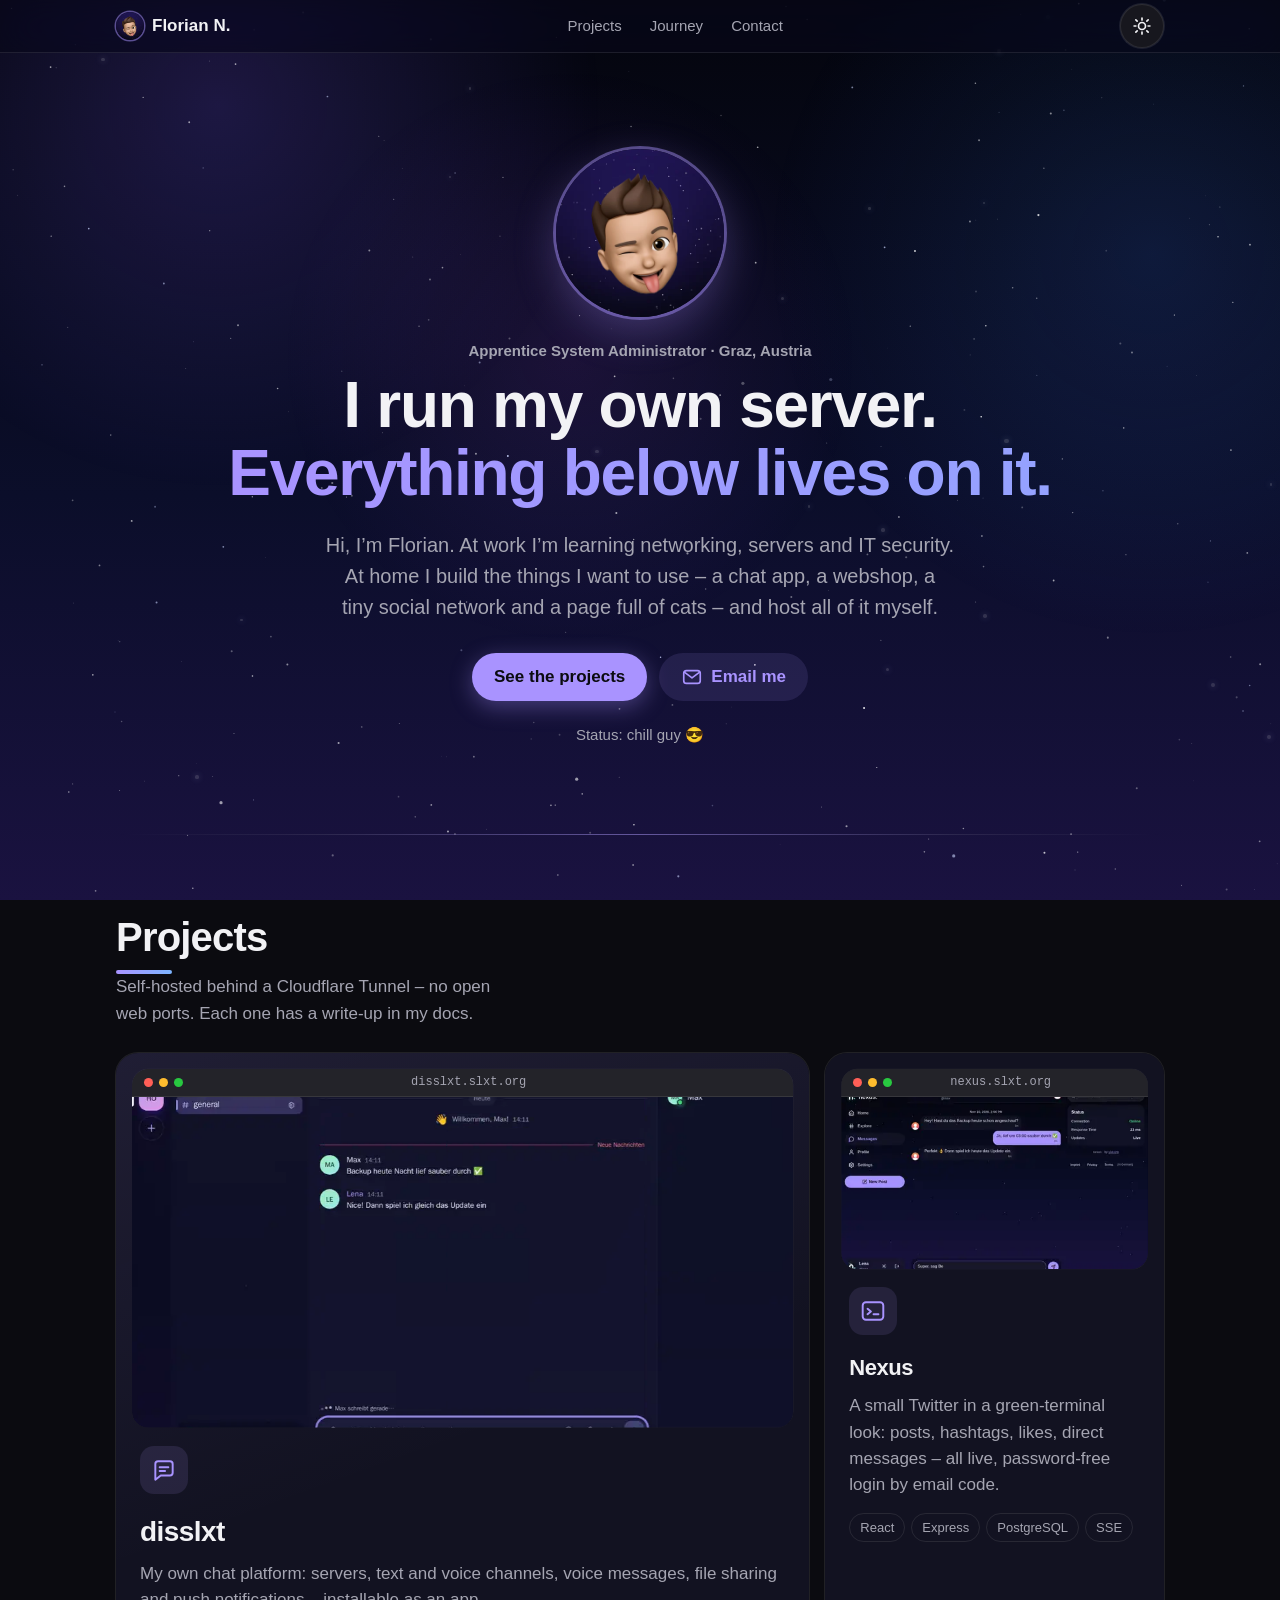
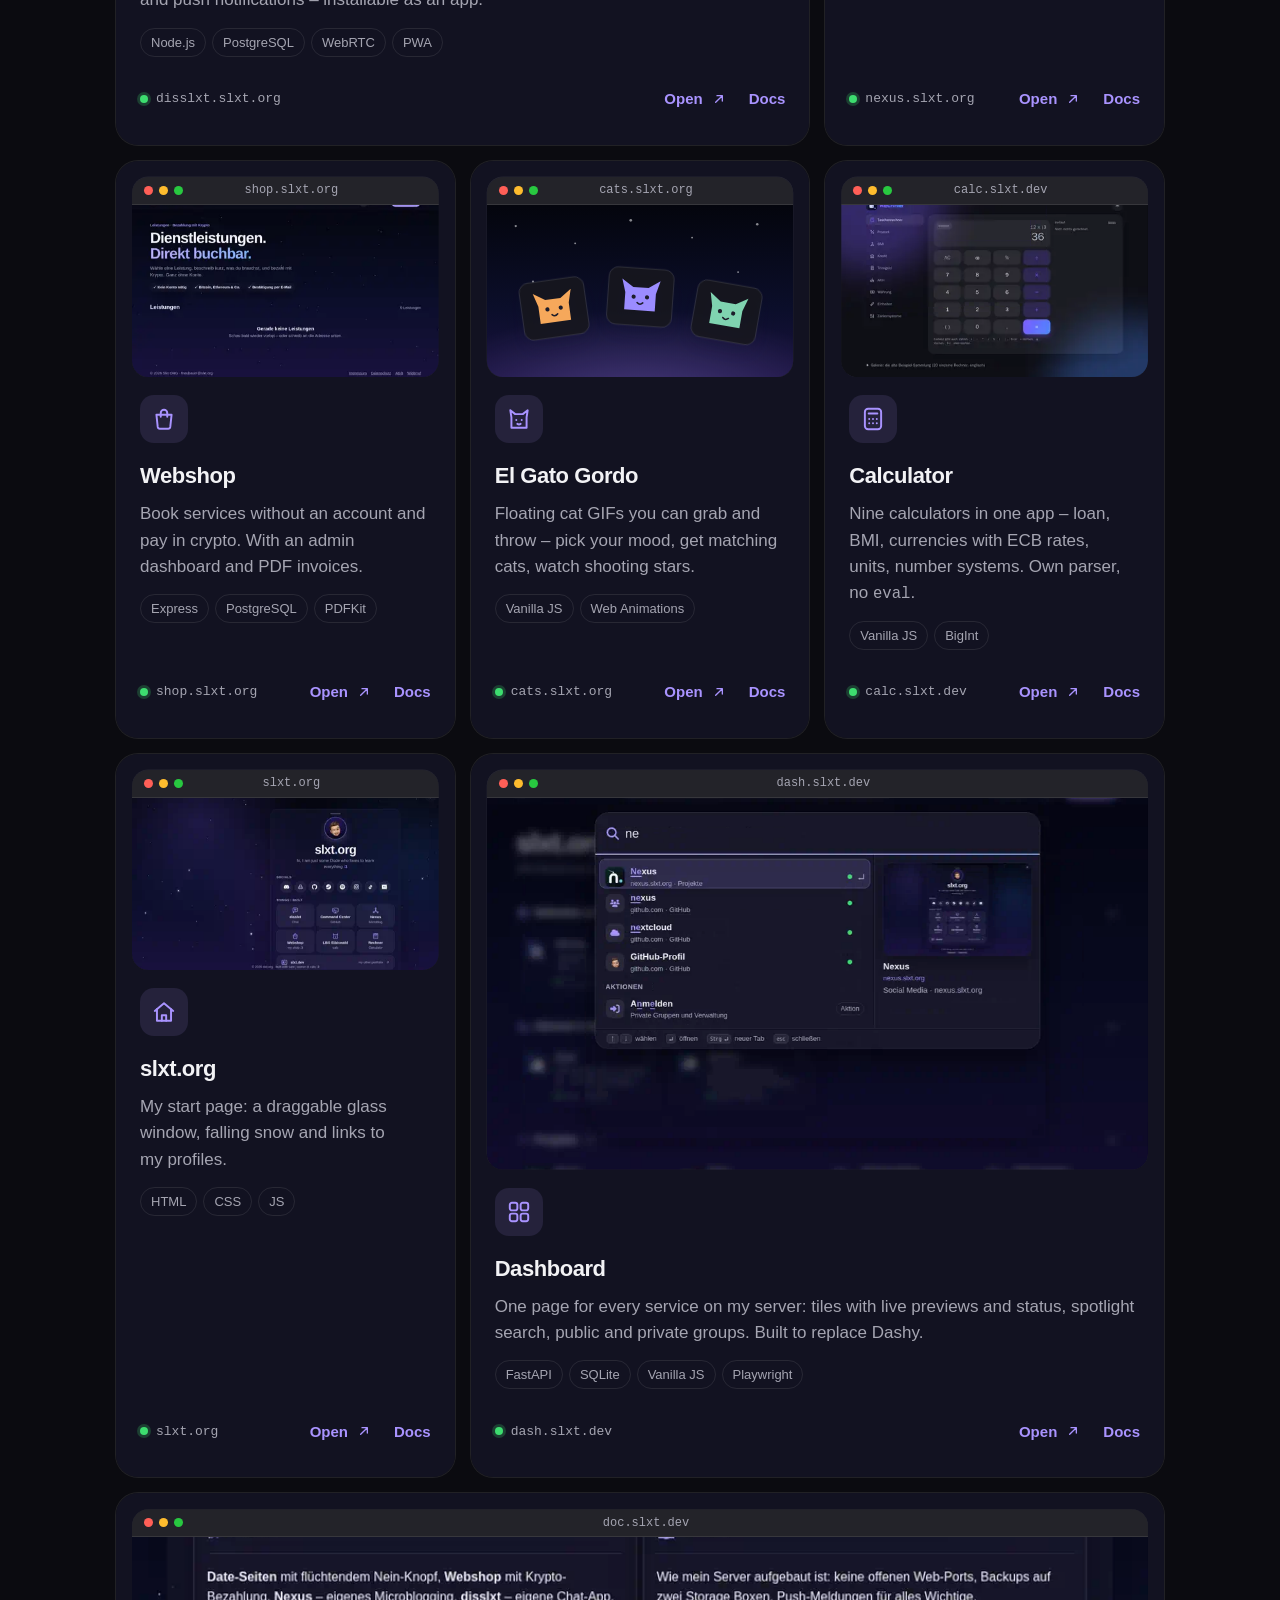
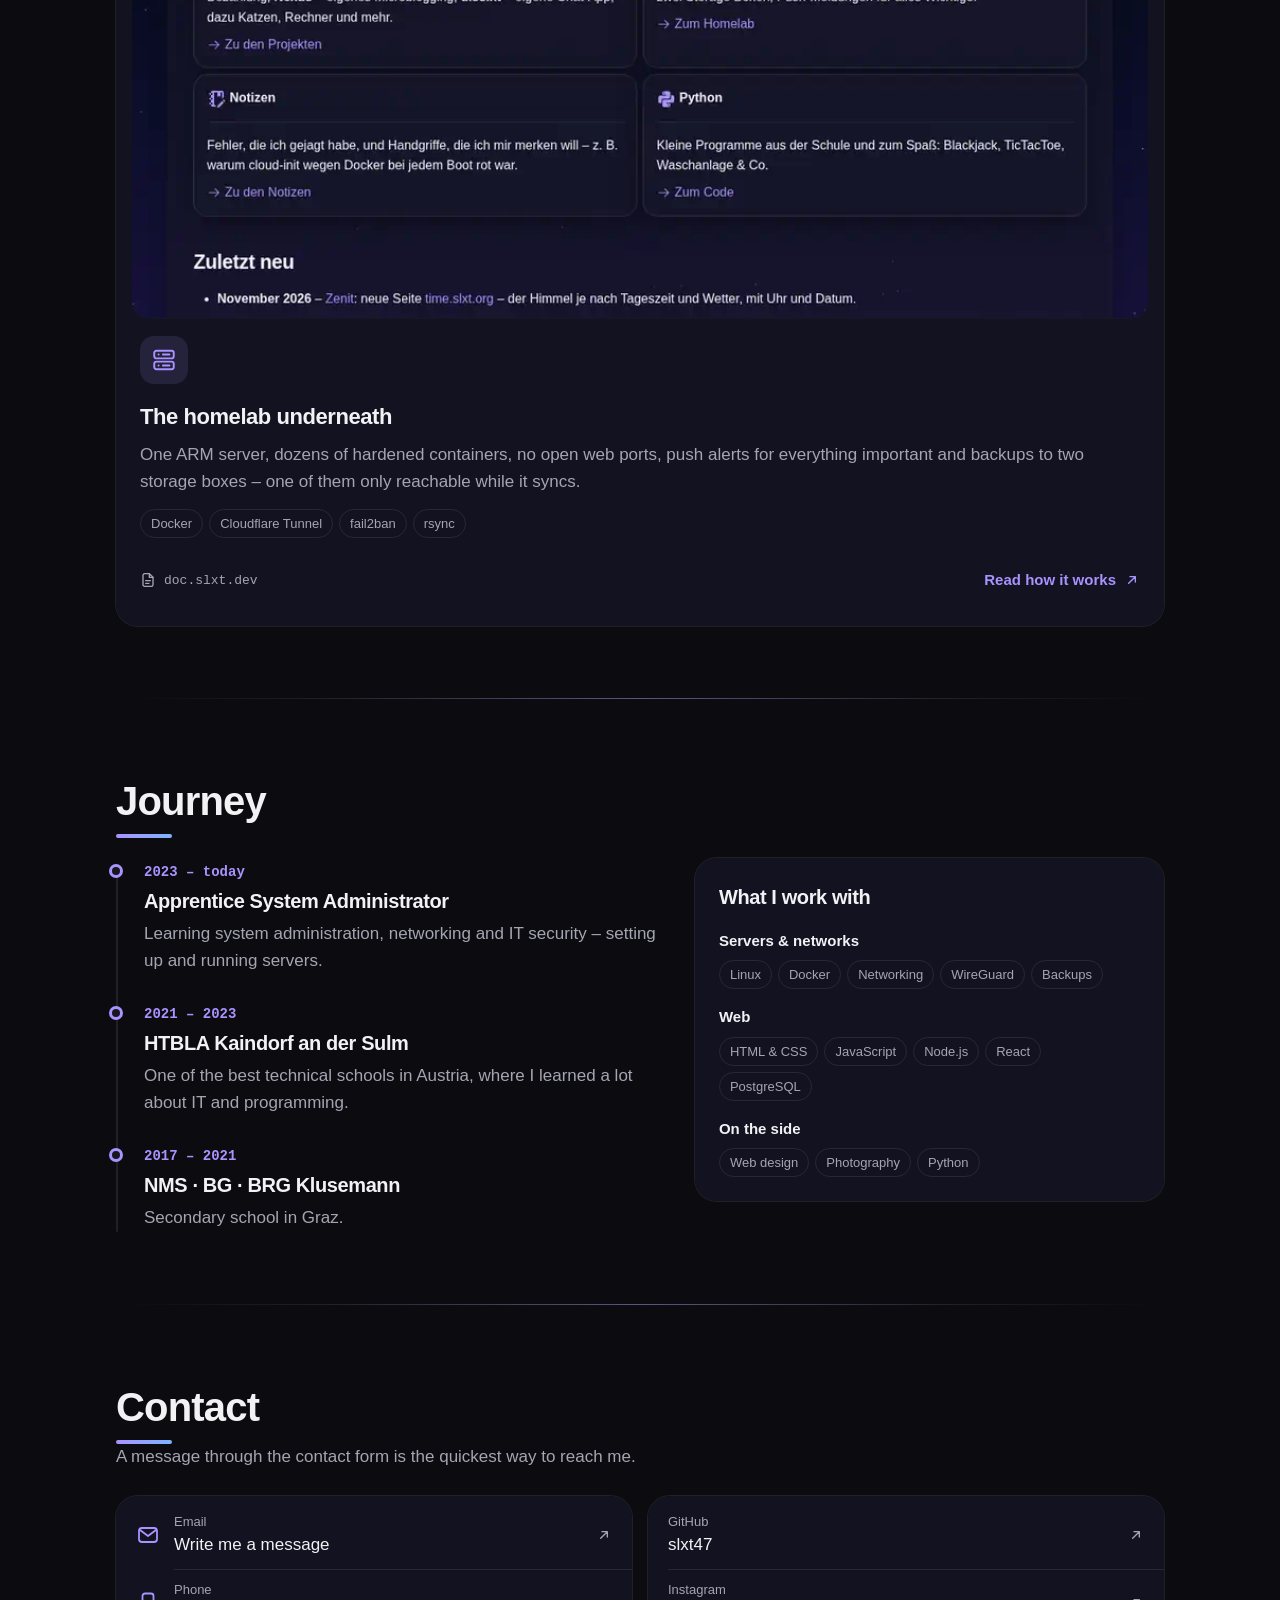
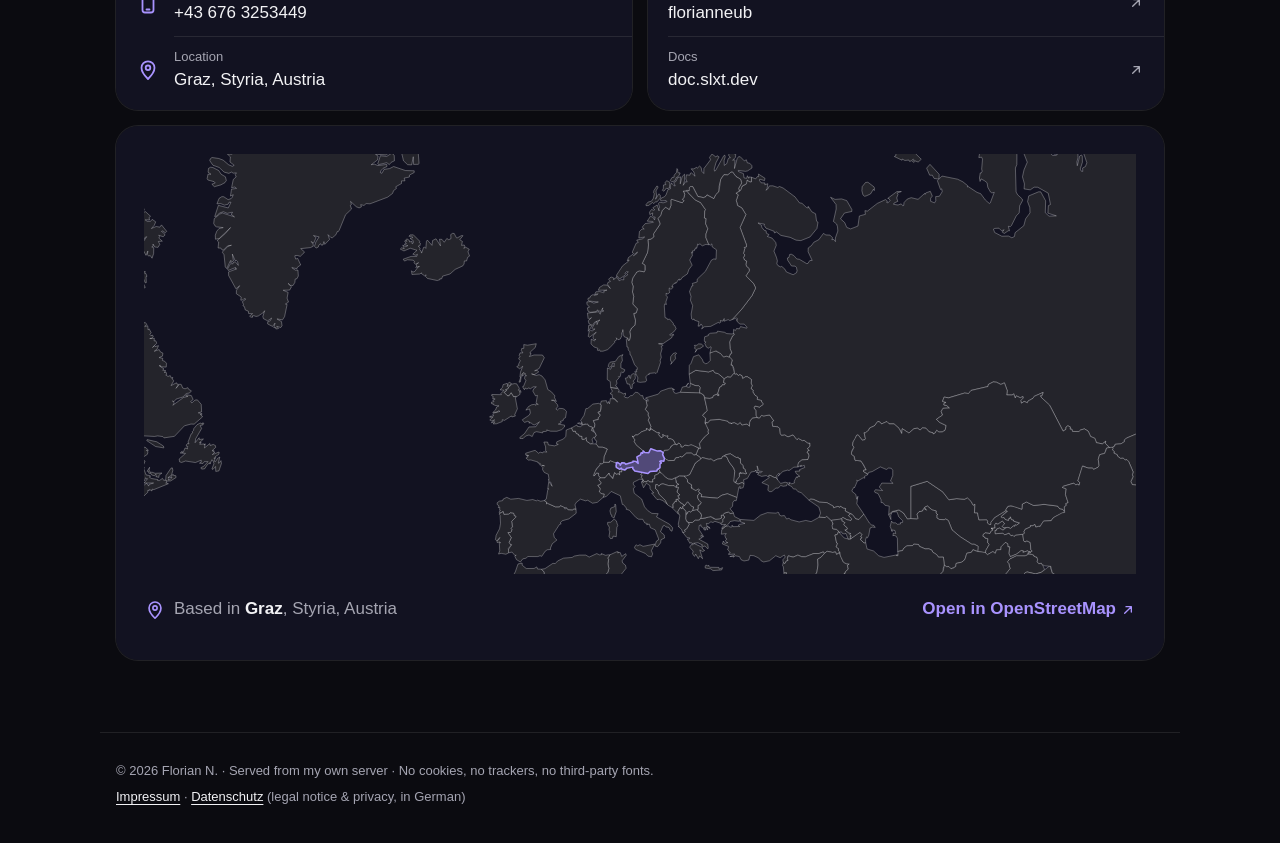
==== commit fd3bc71d: "Projekt-Bilder ohne JavaScript: <picture> je Modus, Doku-Szene ohne Such-Schleier - Je Projekt zwei " ====
--- a/index.html
+++ b/index.html
@@ -11,7 +11,7 @@
   <link rel="icon" href="./assets/images/logo.svg?v=2" type="image/svg+xml">
   <link rel="icon" href="./assets/images/logo.ico?v=2" sizes="any">
   <link rel="apple-touch-icon" href="./assets/images/logo-180.png">
-  <link rel="stylesheet" href="./assets/css/style.css?v=13">
+  <link rel="stylesheet" href="./assets/css/style.css?v=14">
 </head>
 
 <body>
@@ -83,10 +83,8 @@
         <li class="project feature">
           <figure class="shot" aria-hidden="true">
             <div class="shot-bar"><i></i><i></i><i></i><span>disslxt.slxt.org</span></div>
-            <div class="shot-bild"><img src="assets/images/projekte/disslxt-dunkel-480-still.webp" srcset="assets/images/projekte/disslxt-dunkel-480-still.webp 480w, assets/images/projekte/disslxt-dunkel-960-still.webp 960w"
-              data-dunkel="assets/images/projekte/disslxt-dunkel-480.webp 480w, assets/images/projekte/disslxt-dunkel-960.webp 960w" data-hell="assets/images/projekte/disslxt-hell-480.webp 480w, assets/images/projekte/disslxt-hell-960.webp 960w"
-              data-dunkel-still="assets/images/projekte/disslxt-dunkel-480-still.webp 480w, assets/images/projekte/disslxt-dunkel-960-still.webp 960w" data-hell-still="assets/images/projekte/disslxt-hell-480-still.webp 480w, assets/images/projekte/disslxt-hell-960-still.webp 960w"
-              sizes="(max-width: 679px) 92vw, (max-width: 999px) 90vw, 680px" width="960" height="600" alt="" loading="lazy" decoding="async"></div>
+            <div class="shot-bild"><picture class="nur-dunkel"><source media="(prefers-reduced-motion: reduce)" srcset="assets/images/projekte/disslxt-dunkel-480-still.webp 480w, assets/images/projekte/disslxt-dunkel-960-still.webp 960w" sizes="(max-width: 679px) 92vw, (max-width: 999px) 90vw, 680px"><img src="assets/images/projekte/disslxt-dunkel-480.webp" srcset="assets/images/projekte/disslxt-dunkel-480.webp 480w, assets/images/projekte/disslxt-dunkel-960.webp 960w" sizes="(max-width: 679px) 92vw, (max-width: 999px) 90vw, 680px" width="960" height="600" alt="" loading="lazy" decoding="async"></picture>
+              <picture class="nur-hell"><source media="(prefers-reduced-motion: reduce)" srcset="assets/images/projekte/disslxt-hell-480-still.webp 480w, assets/images/projekte/disslxt-hell-960-still.webp 960w" sizes="(max-width: 679px) 92vw, (max-width: 999px) 90vw, 680px"><img src="assets/images/projekte/disslxt-hell-480.webp" srcset="assets/images/projekte/disslxt-hell-480.webp 480w, assets/images/projekte/disslxt-hell-960.webp 960w" sizes="(max-width: 679px) 92vw, (max-width: 999px) 90vw, 680px" width="960" height="600" alt="" loading="lazy" decoding="async"></picture></div>
           </figure>
           <div class="p-icon" aria-hidden="true"><svg class="ic"><use href="#i-chat"/></svg></div>
           <h3>disslxt</h3>
@@ -104,10 +102,8 @@
         <li class="project">
           <figure class="shot" aria-hidden="true">
             <div class="shot-bar"><i></i><i></i><i></i><span>nexus.slxt.org</span></div>
-            <div class="shot-bild"><img src="assets/images/projekte/nexus-dunkel-480-still.webp" srcset="assets/images/projekte/nexus-dunkel-480-still.webp 480w, assets/images/projekte/nexus-dunkel-960-still.webp 960w"
-              data-dunkel="assets/images/projekte/nexus-dunkel-480.webp 480w, assets/images/projekte/nexus-dunkel-960.webp 960w" data-hell="assets/images/projekte/nexus-hell-480.webp 480w, assets/images/projekte/nexus-hell-960.webp 960w"
-              data-dunkel-still="assets/images/projekte/nexus-dunkel-480-still.webp 480w, assets/images/projekte/nexus-dunkel-960-still.webp 960w" data-hell-still="assets/images/projekte/nexus-hell-480-still.webp 480w, assets/images/projekte/nexus-hell-960-still.webp 960w"
-              sizes="(max-width: 679px) 92vw, (max-width: 999px) 45vw, 330px" width="960" height="600" alt="" loading="lazy" decoding="async"></div>
+            <div class="shot-bild"><picture class="nur-dunkel"><source media="(prefers-reduced-motion: reduce)" srcset="assets/images/projekte/nexus-dunkel-480-still.webp 480w, assets/images/projekte/nexus-dunkel-960-still.webp 960w" sizes="(max-width: 679px) 92vw, (max-width: 999px) 45vw, 330px"><img src="assets/images/projekte/nexus-dunkel-480.webp" srcset="assets/images/projekte/nexus-dunkel-480.webp 480w, assets/images/projekte/nexus-dunkel-960.webp 960w" sizes="(max-width: 679px) 92vw, (max-width: 999px) 45vw, 330px" width="960" height="600" alt="" loading="lazy" decoding="async"></picture>
+              <picture class="nur-hell"><source media="(prefers-reduced-motion: reduce)" srcset="assets/images/projekte/nexus-hell-480-still.webp 480w, assets/images/projekte/nexus-hell-960-still.webp 960w" sizes="(max-width: 679px) 92vw, (max-width: 999px) 45vw, 330px"><img src="assets/images/projekte/nexus-hell-480.webp" srcset="assets/images/projekte/nexus-hell-480.webp 480w, assets/images/projekte/nexus-hell-960.webp 960w" sizes="(max-width: 679px) 92vw, (max-width: 999px) 45vw, 330px" width="960" height="600" alt="" loading="lazy" decoding="async"></picture></div>
           </figure>
           <div class="p-icon" aria-hidden="true"><svg class="ic"><use href="#i-term"/></svg></div>
           <h3>Nexus</h3>
@@ -125,10 +121,8 @@
         <li class="project">
           <figure class="shot" aria-hidden="true">
             <div class="shot-bar"><i></i><i></i><i></i><span>shop.slxt.org</span></div>
-            <div class="shot-bild"><img src="assets/images/projekte/shop-dunkel-480-still.webp" srcset="assets/images/projekte/shop-dunkel-480-still.webp 480w, assets/images/projekte/shop-dunkel-960-still.webp 960w"
-              data-dunkel="assets/images/projekte/shop-dunkel-480.webp 480w, assets/images/projekte/shop-dunkel-960.webp 960w" data-hell="assets/images/projekte/shop-hell-480.webp 480w, assets/images/projekte/shop-hell-960.webp 960w"
-              data-dunkel-still="assets/images/projekte/shop-dunkel-480-still.webp 480w, assets/images/projekte/shop-dunkel-960-still.webp 960w" data-hell-still="assets/images/projekte/shop-hell-480-still.webp 480w, assets/images/projekte/shop-hell-960-still.webp 960w"
-              sizes="(max-width: 679px) 92vw, (max-width: 999px) 45vw, 330px" width="960" height="600" alt="" loading="lazy" decoding="async"></div>
+            <div class="shot-bild"><picture class="nur-dunkel"><source media="(prefers-reduced-motion: reduce)" srcset="assets/images/projekte/shop-dunkel-480-still.webp 480w, assets/images/projekte/shop-dunkel-960-still.webp 960w" sizes="(max-width: 679px) 92vw, (max-width: 999px) 45vw, 330px"><img src="assets/images/projekte/shop-dunkel-480.webp" srcset="assets/images/projekte/shop-dunkel-480.webp 480w, assets/images/projekte/shop-dunkel-960.webp 960w" sizes="(max-width: 679px) 92vw, (max-width: 999px) 45vw, 330px" width="960" height="600" alt="" loading="lazy" decoding="async"></picture>
+              <picture class="nur-hell"><source media="(prefers-reduced-motion: reduce)" srcset="assets/images/projekte/shop-hell-480-still.webp 480w, assets/images/projekte/shop-hell-960-still.webp 960w" sizes="(max-width: 679px) 92vw, (max-width: 999px) 45vw, 330px"><img src="assets/images/projekte/shop-hell-480.webp" srcset="assets/images/projekte/shop-hell-480.webp 480w, assets/images/projekte/shop-hell-960.webp 960w" sizes="(max-width: 679px) 92vw, (max-width: 999px) 45vw, 330px" width="960" height="600" alt="" loading="lazy" decoding="async"></picture></div>
           </figure>
           <div class="p-icon" aria-hidden="true"><svg class="ic"><use href="#i-bag"/></svg></div>
           <h3>Webshop</h3>
@@ -172,10 +166,8 @@
         <li class="project">
           <figure class="shot" aria-hidden="true">
             <div class="shot-bar"><i></i><i></i><i></i><span>calc.slxt.dev</span></div>
-            <div class="shot-bild"><img src="assets/images/projekte/calc-dunkel-480-still.webp" srcset="assets/images/projekte/calc-dunkel-480-still.webp 480w, assets/images/projekte/calc-dunkel-960-still.webp 960w"
-              data-dunkel="assets/images/projekte/calc-dunkel-480.webp 480w, assets/images/projekte/calc-dunkel-960.webp 960w" data-hell="assets/images/projekte/calc-hell-480.webp 480w, assets/images/projekte/calc-hell-960.webp 960w"
-              data-dunkel-still="assets/images/projekte/calc-dunkel-480-still.webp 480w, assets/images/projekte/calc-dunkel-960-still.webp 960w" data-hell-still="assets/images/projekte/calc-hell-480-still.webp 480w, assets/images/projekte/calc-hell-960-still.webp 960w"
-              sizes="(max-width: 679px) 92vw, (max-width: 999px) 45vw, 330px" width="960" height="600" alt="" loading="lazy" decoding="async"></div>
+            <div class="shot-bild"><picture class="nur-dunkel"><source media="(prefers-reduced-motion: reduce)" srcset="assets/images/projekte/calc-dunkel-480-still.webp 480w, assets/images/projekte/calc-dunkel-960-still.webp 960w" sizes="(max-width: 679px) 92vw, (max-width: 999px) 45vw, 330px"><img src="assets/images/projekte/calc-dunkel-480.webp" srcset="assets/images/projekte/calc-dunkel-480.webp 480w, assets/images/projekte/calc-dunkel-960.webp 960w" sizes="(max-width: 679px) 92vw, (max-width: 999px) 45vw, 330px" width="960" height="600" alt="" loading="lazy" decoding="async"></picture>
+              <picture class="nur-hell"><source media="(prefers-reduced-motion: reduce)" srcset="assets/images/projekte/calc-hell-480-still.webp 480w, assets/images/projekte/calc-hell-960-still.webp 960w" sizes="(max-width: 679px) 92vw, (max-width: 999px) 45vw, 330px"><img src="assets/images/projekte/calc-hell-480.webp" srcset="assets/images/projekte/calc-hell-480.webp 480w, assets/images/projekte/calc-hell-960.webp 960w" sizes="(max-width: 679px) 92vw, (max-width: 999px) 45vw, 330px" width="960" height="600" alt="" loading="lazy" decoding="async"></picture></div>
           </figure>
           <div class="p-icon" aria-hidden="true"><svg class="ic"><use href="#i-calc"/></svg></div>
           <h3>Calculator</h3>
@@ -193,10 +185,8 @@
         <li class="project">
           <figure class="shot" aria-hidden="true">
             <div class="shot-bar"><i></i><i></i><i></i><span>slxt.org</span></div>
-            <div class="shot-bild"><img src="assets/images/projekte/slxtorg-dunkel-480-still.webp" srcset="assets/images/projekte/slxtorg-dunkel-480-still.webp 480w, assets/images/projekte/slxtorg-dunkel-960-still.webp 960w"
-              data-dunkel="assets/images/projekte/slxtorg-dunkel-480.webp 480w, assets/images/projekte/slxtorg-dunkel-960.webp 960w" data-hell="assets/images/projekte/slxtorg-hell-480.webp 480w, assets/images/projekte/slxtorg-hell-960.webp 960w"
-              data-dunkel-still="assets/images/projekte/slxtorg-dunkel-480-still.webp 480w, assets/images/projekte/slxtorg-dunkel-960-still.webp 960w" data-hell-still="assets/images/projekte/slxtorg-hell-480-still.webp 480w, assets/images/projekte/slxtorg-hell-960-still.webp 960w"
-              sizes="(max-width: 679px) 92vw, (max-width: 999px) 45vw, 330px" width="960" height="600" alt="" loading="lazy" decoding="async"></div>
+            <div class="shot-bild"><picture class="nur-dunkel"><source media="(prefers-reduced-motion: reduce)" srcset="assets/images/projekte/slxtorg-dunkel-480-still.webp 480w, assets/images/projekte/slxtorg-dunkel-960-still.webp 960w" sizes="(max-width: 679px) 92vw, (max-width: 999px) 45vw, 330px"><img src="assets/images/projekte/slxtorg-dunkel-480.webp" srcset="assets/images/projekte/slxtorg-dunkel-480.webp 480w, assets/images/projekte/slxtorg-dunkel-960.webp 960w" sizes="(max-width: 679px) 92vw, (max-width: 999px) 45vw, 330px" width="960" height="600" alt="" loading="lazy" decoding="async"></picture>
+              <picture class="nur-hell"><source media="(prefers-reduced-motion: reduce)" srcset="assets/images/projekte/slxtorg-hell-480-still.webp 480w, assets/images/projekte/slxtorg-hell-960-still.webp 960w" sizes="(max-width: 679px) 92vw, (max-width: 999px) 45vw, 330px"><img src="assets/images/projekte/slxtorg-hell-480.webp" srcset="assets/images/projekte/slxtorg-hell-480.webp 480w, assets/images/projekte/slxtorg-hell-960.webp 960w" sizes="(max-width: 679px) 92vw, (max-width: 999px) 45vw, 330px" width="960" height="600" alt="" loading="lazy" decoding="async"></picture></div>
           </figure>
           <div class="p-icon" aria-hidden="true"><svg class="ic"><use href="#i-home"/></svg></div>
           <h3>slxt.org</h3>
@@ -214,10 +204,8 @@
         <li class="project span2">
           <figure class="shot" aria-hidden="true">
             <div class="shot-bar"><i></i><i></i><i></i><span>dash.slxt.dev</span></div>
-            <div class="shot-bild"><img src="assets/images/projekte/dash-dunkel-480-still.webp" srcset="assets/images/projekte/dash-dunkel-480-still.webp 480w, assets/images/projekte/dash-dunkel-960-still.webp 960w"
-              data-dunkel="assets/images/projekte/dash-dunkel-480.webp 480w, assets/images/projekte/dash-dunkel-960.webp 960w" data-hell="assets/images/projekte/dash-hell-480.webp 480w, assets/images/projekte/dash-hell-960.webp 960w"
-              data-dunkel-still="assets/images/projekte/dash-dunkel-480-still.webp 480w, assets/images/projekte/dash-dunkel-960-still.webp 960w" data-hell-still="assets/images/projekte/dash-hell-480-still.webp 480w, assets/images/projekte/dash-hell-960-still.webp 960w"
-              sizes="(max-width: 679px) 92vw, (max-width: 999px) 90vw, 680px" width="960" height="600" alt="" loading="lazy" decoding="async"></div>
+            <div class="shot-bild"><picture class="nur-dunkel"><source media="(prefers-reduced-motion: reduce)" srcset="assets/images/projekte/dash-dunkel-480-still.webp 480w, assets/images/projekte/dash-dunkel-960-still.webp 960w" sizes="(max-width: 679px) 92vw, (max-width: 999px) 90vw, 680px"><img src="assets/images/projekte/dash-dunkel-480.webp" srcset="assets/images/projekte/dash-dunkel-480.webp 480w, assets/images/projekte/dash-dunkel-960.webp 960w" sizes="(max-width: 679px) 92vw, (max-width: 999px) 90vw, 680px" width="960" height="600" alt="" loading="lazy" decoding="async"></picture>
+              <picture class="nur-hell"><source media="(prefers-reduced-motion: reduce)" srcset="assets/images/projekte/dash-hell-480-still.webp 480w, assets/images/projekte/dash-hell-960-still.webp 960w" sizes="(max-width: 679px) 92vw, (max-width: 999px) 90vw, 680px"><img src="assets/images/projekte/dash-hell-480.webp" srcset="assets/images/projekte/dash-hell-480.webp 480w, assets/images/projekte/dash-hell-960.webp 960w" sizes="(max-width: 679px) 92vw, (max-width: 999px) 90vw, 680px" width="960" height="600" alt="" loading="lazy" decoding="async"></picture></div>
           </figure>
           <div class="p-icon" aria-hidden="true"><svg class="ic"><use href="#i-grid"/></svg></div>
           <h3>Dashboard</h3>
@@ -235,10 +223,8 @@
         <li class="project wide">
           <figure class="shot" aria-hidden="true">
             <div class="shot-bar"><i></i><i></i><i></i><span>doc.slxt.dev</span></div>
-            <div class="shot-bild"><img src="assets/images/projekte/doc-dunkel-480-still.webp" srcset="assets/images/projekte/doc-dunkel-480-still.webp 480w, assets/images/projekte/doc-dunkel-960-still.webp 960w"
-              data-dunkel="assets/images/projekte/doc-dunkel-480.webp 480w, assets/images/projekte/doc-dunkel-960.webp 960w" data-hell="assets/images/projekte/doc-hell-480.webp 480w, assets/images/projekte/doc-hell-960.webp 960w"
-              data-dunkel-still="assets/images/projekte/doc-dunkel-480-still.webp 480w, assets/images/projekte/doc-dunkel-960-still.webp 960w" data-hell-still="assets/images/projekte/doc-hell-480-still.webp 480w, assets/images/projekte/doc-hell-960-still.webp 960w"
-              sizes="(max-width: 679px) 92vw, 1000px" width="960" height="600" alt="" loading="lazy" decoding="async"></div>
+            <div class="shot-bild"><picture class="nur-dunkel"><source media="(prefers-reduced-motion: reduce)" srcset="assets/images/projekte/doc-dunkel-480-still.webp 480w, assets/images/projekte/doc-dunkel-960-still.webp 960w" sizes="(max-width: 679px) 92vw, 1000px"><img src="assets/images/projekte/doc-dunkel-480.webp" srcset="assets/images/projekte/doc-dunkel-480.webp 480w, assets/images/projekte/doc-dunkel-960.webp 960w" sizes="(max-width: 679px) 92vw, 1000px" width="960" height="600" alt="" loading="lazy" decoding="async"></picture>
+              <picture class="nur-hell"><source media="(prefers-reduced-motion: reduce)" srcset="assets/images/projekte/doc-hell-480-still.webp 480w, assets/images/projekte/doc-hell-960-still.webp 960w" sizes="(max-width: 679px) 92vw, 1000px"><img src="assets/images/projekte/doc-hell-480.webp" srcset="assets/images/projekte/doc-hell-480.webp 480w, assets/images/projekte/doc-hell-960.webp 960w" sizes="(max-width: 679px) 92vw, 1000px" width="960" height="600" alt="" loading="lazy" decoding="async"></picture></div>
           </figure>
           <div class="p-icon" aria-hidden="true"><svg class="ic"><use href="#i-server"/></svg></div>
           <h3>The homelab underneath</h3>
@@ -368,7 +354,7 @@
     <p class="recht"><a href="https://slxt.org/impressum/" lang="de">Impressum</a> · <a href="https://slxt.org/datenschutz/" lang="de">Datenschutz</a> <span>(legal notice &amp; privacy, in German)</span></p>
   </footer>
 
-  <script src="./assets/js/site.js?v=17" defer></script>
+  <script src="./assets/js/site.js?v=18" defer></script>
   <script src="./assets/js/himmel.js?v=5" defer></script>
 </body>
 </html>
--- a/assets/css/style.css
+++ b/assets/css/style.css
@@ -592,6 +592,9 @@
 .shot-bild { position: relative; aspect-ratio: 16 / 9; overflow: hidden;
   background: linear-gradient(110deg, color-mix(in srgb, var(--text) 4%, transparent) 30%, color-mix(in srgb, var(--text) 9%, transparent) 50%, color-mix(in srgb, var(--text) 4%, transparent) 70%);
   background-size: 250% 100%; }
+.shot-bild picture { display: block; }
+/* Bild je Modus: CSS entscheidet (modus.js setzt data-modus im <head>) – kein JavaScript nötig; das verborgene lädt nicht */
+:root[data-modus="dunkel"] .shot-bild .nur-hell, :root:not([data-modus="dunkel"]) .shot-bild .nur-dunkel { display: none; }
 .shot-bild img { display: block; width: 100%; height: auto;   /* volle Breite, nie seitlich beschnitten; Überstand unten = Parallax */
   transform: translate3d(0, var(--sy, 0px), 0) scale(1.001); }
 .project.wide .shot-bild { aspect-ratio: 16 / 6; }
@@ -612,8 +615,7 @@
   .shot-bild { animation: schimmer 1.6s linear infinite; }
   .shot-bild.geladen { animation: none; background: none; }
   .shot-grafik .shot-bild { animation: none; }
-  .shot-bild img { opacity: 0; transition: opacity .7s ease, transform .9s var(--feder); }
-  .shot-bild.geladen img { opacity: 1; }
+  .shot-bild img { transition: transform .9s var(--feder); }   /* immer sichtbar – nicht mehr von JS abhängig */
   /* Zeigen: Bild „scrollt“ ein Stück hoch – als würde man in die Seite schauen */
   @media (hover: hover) and (pointer: fine) {
     .project:hover .shot-bild img { transform: translate3d(0, calc(var(--sy, 0px) - 3%), 0) scale(1.02); }
@@ -662,5 +664,5 @@
 @keyframes seiteRein { from { opacity: 0; transform: translateY(18px); } }
 @media (prefers-reduced-motion: reduce) {
   @view-transition { navigation: none; }
-  .shot-bild img { opacity: 1 !important; transform: none !important; }
-}
+  .shot-bild img { transform: none !important; }
+}
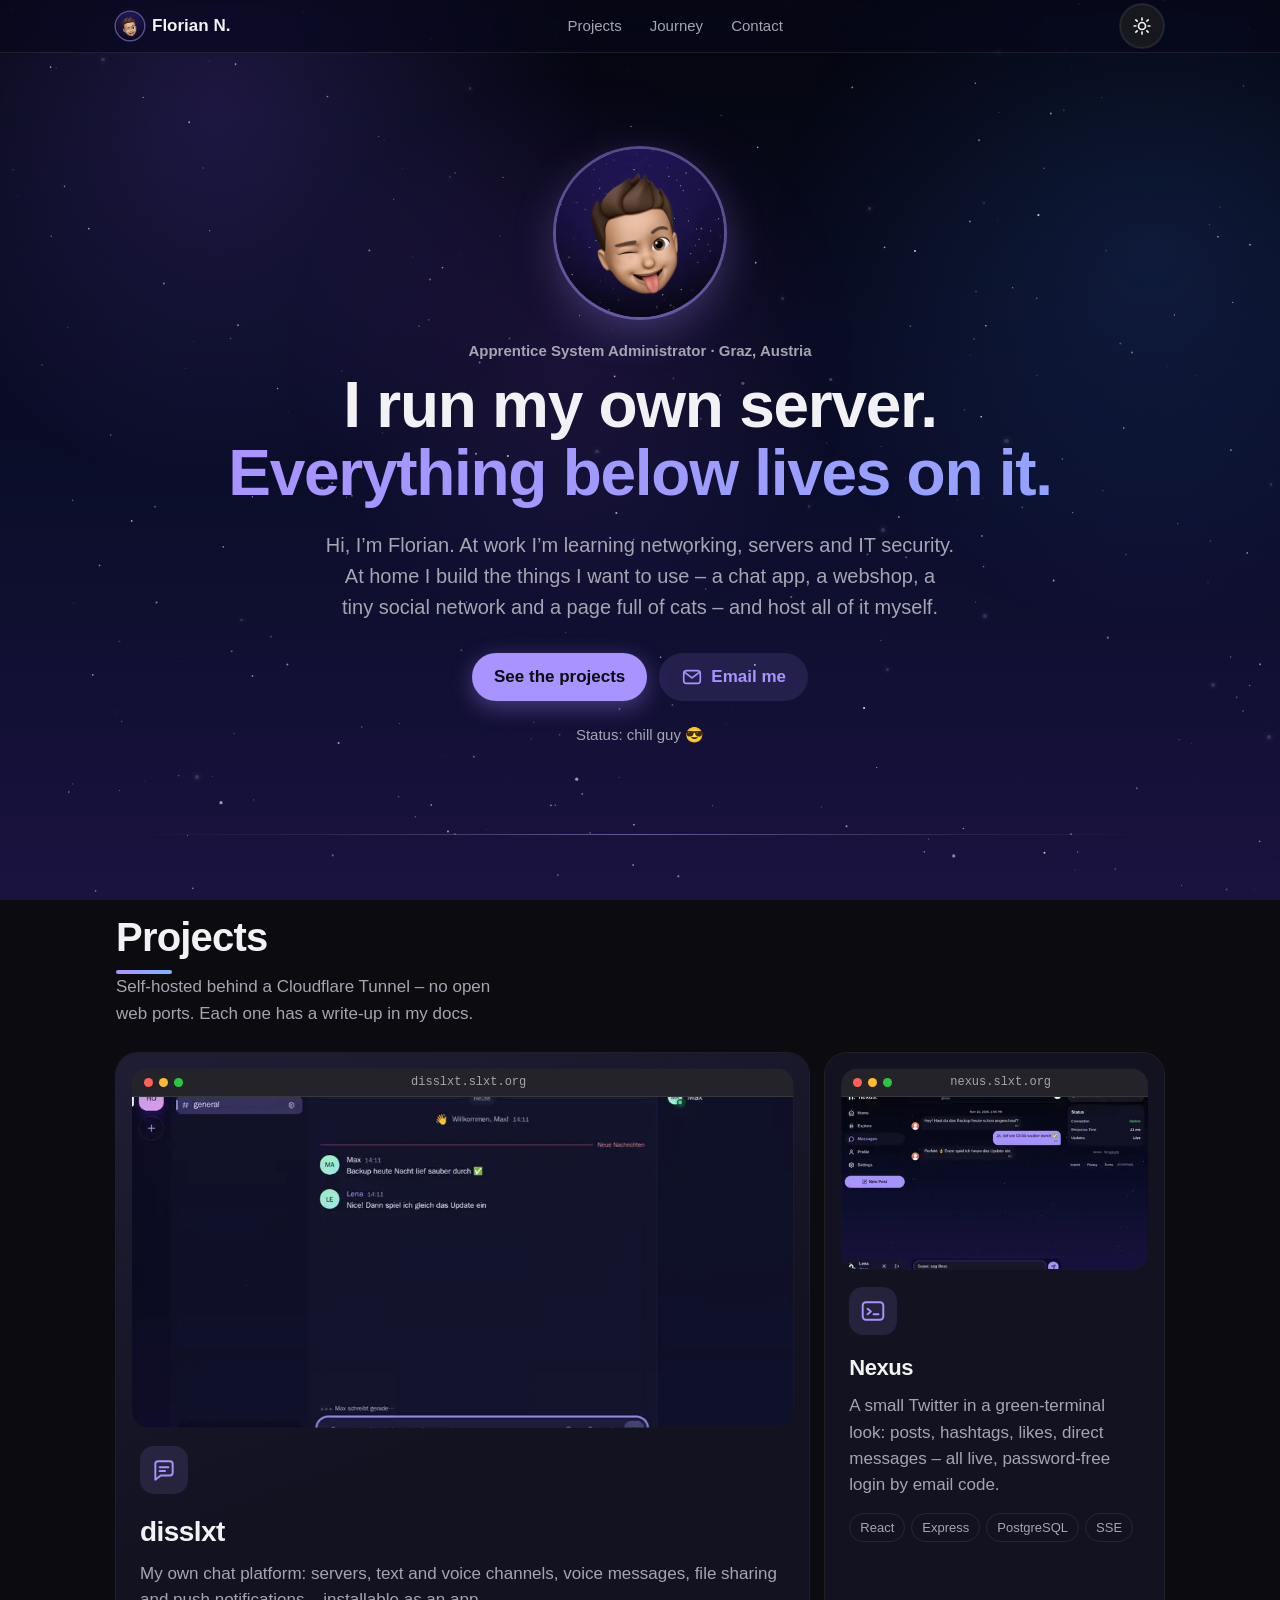
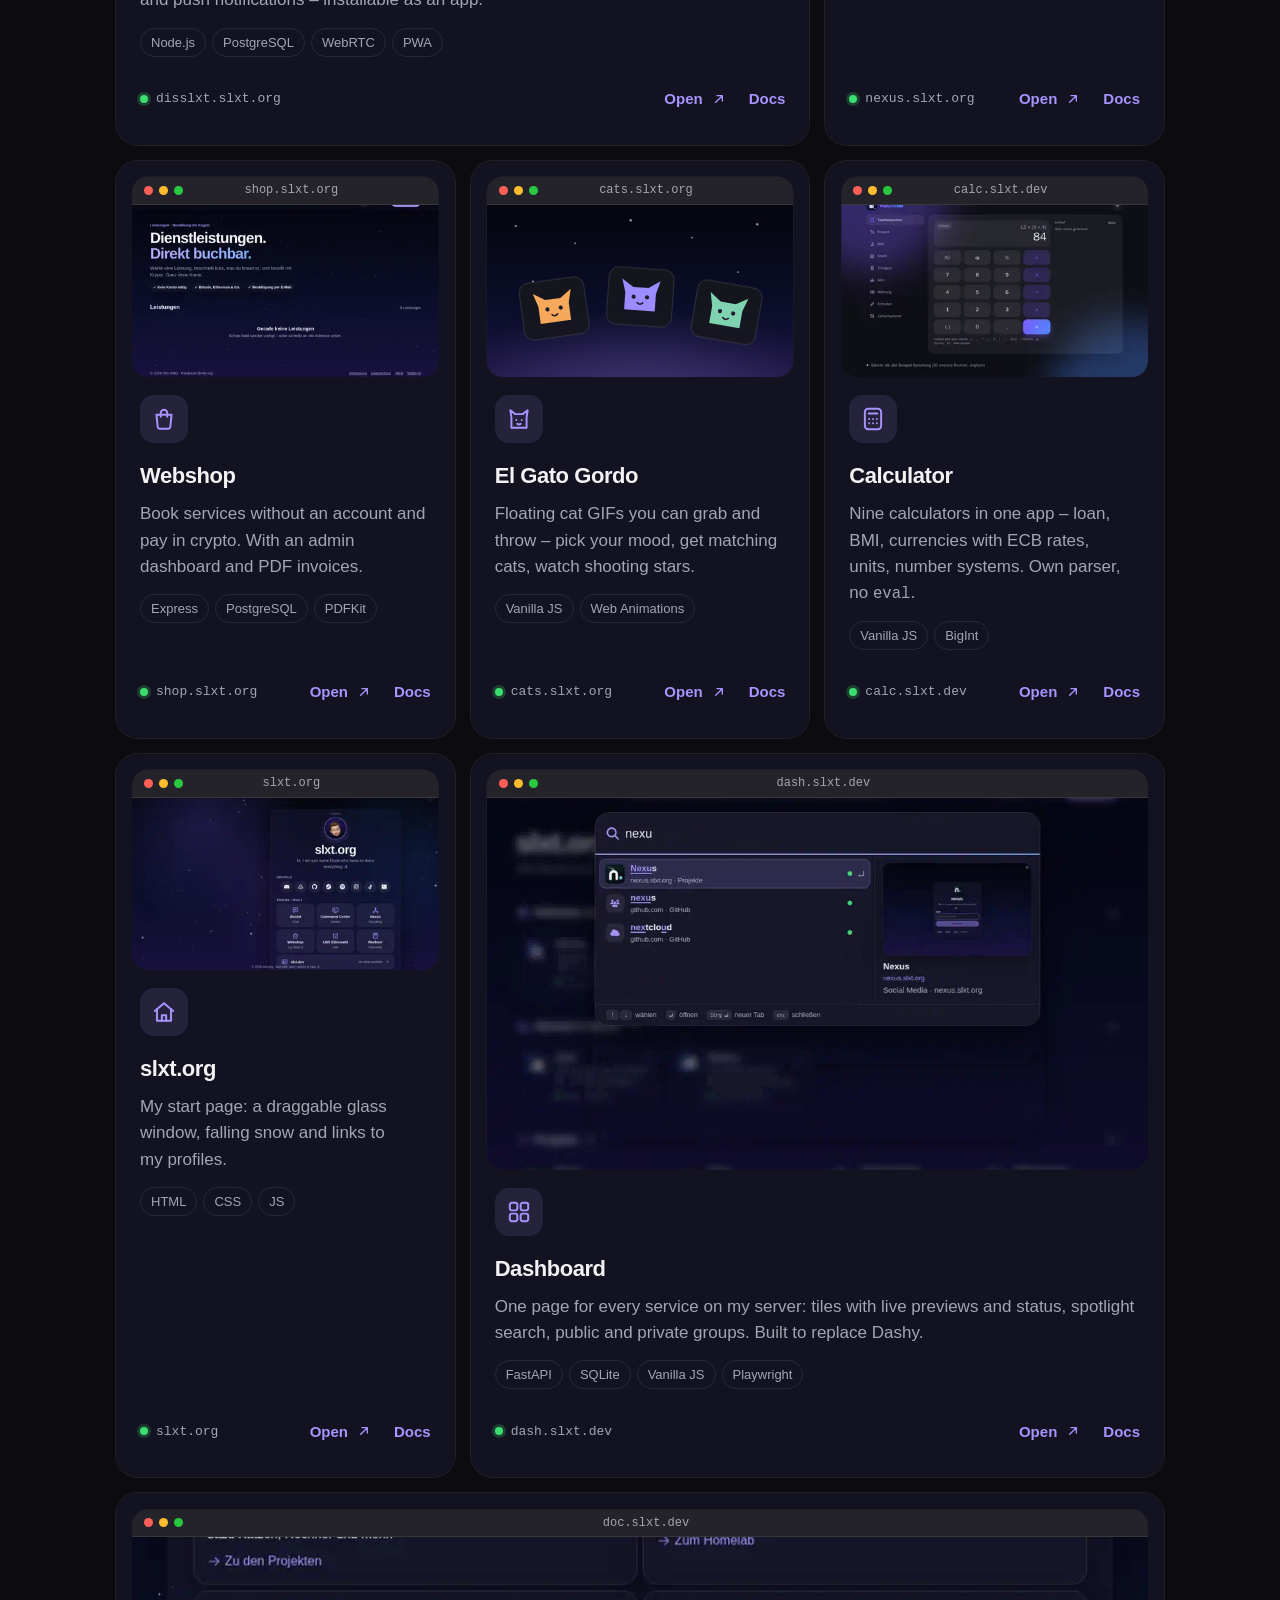
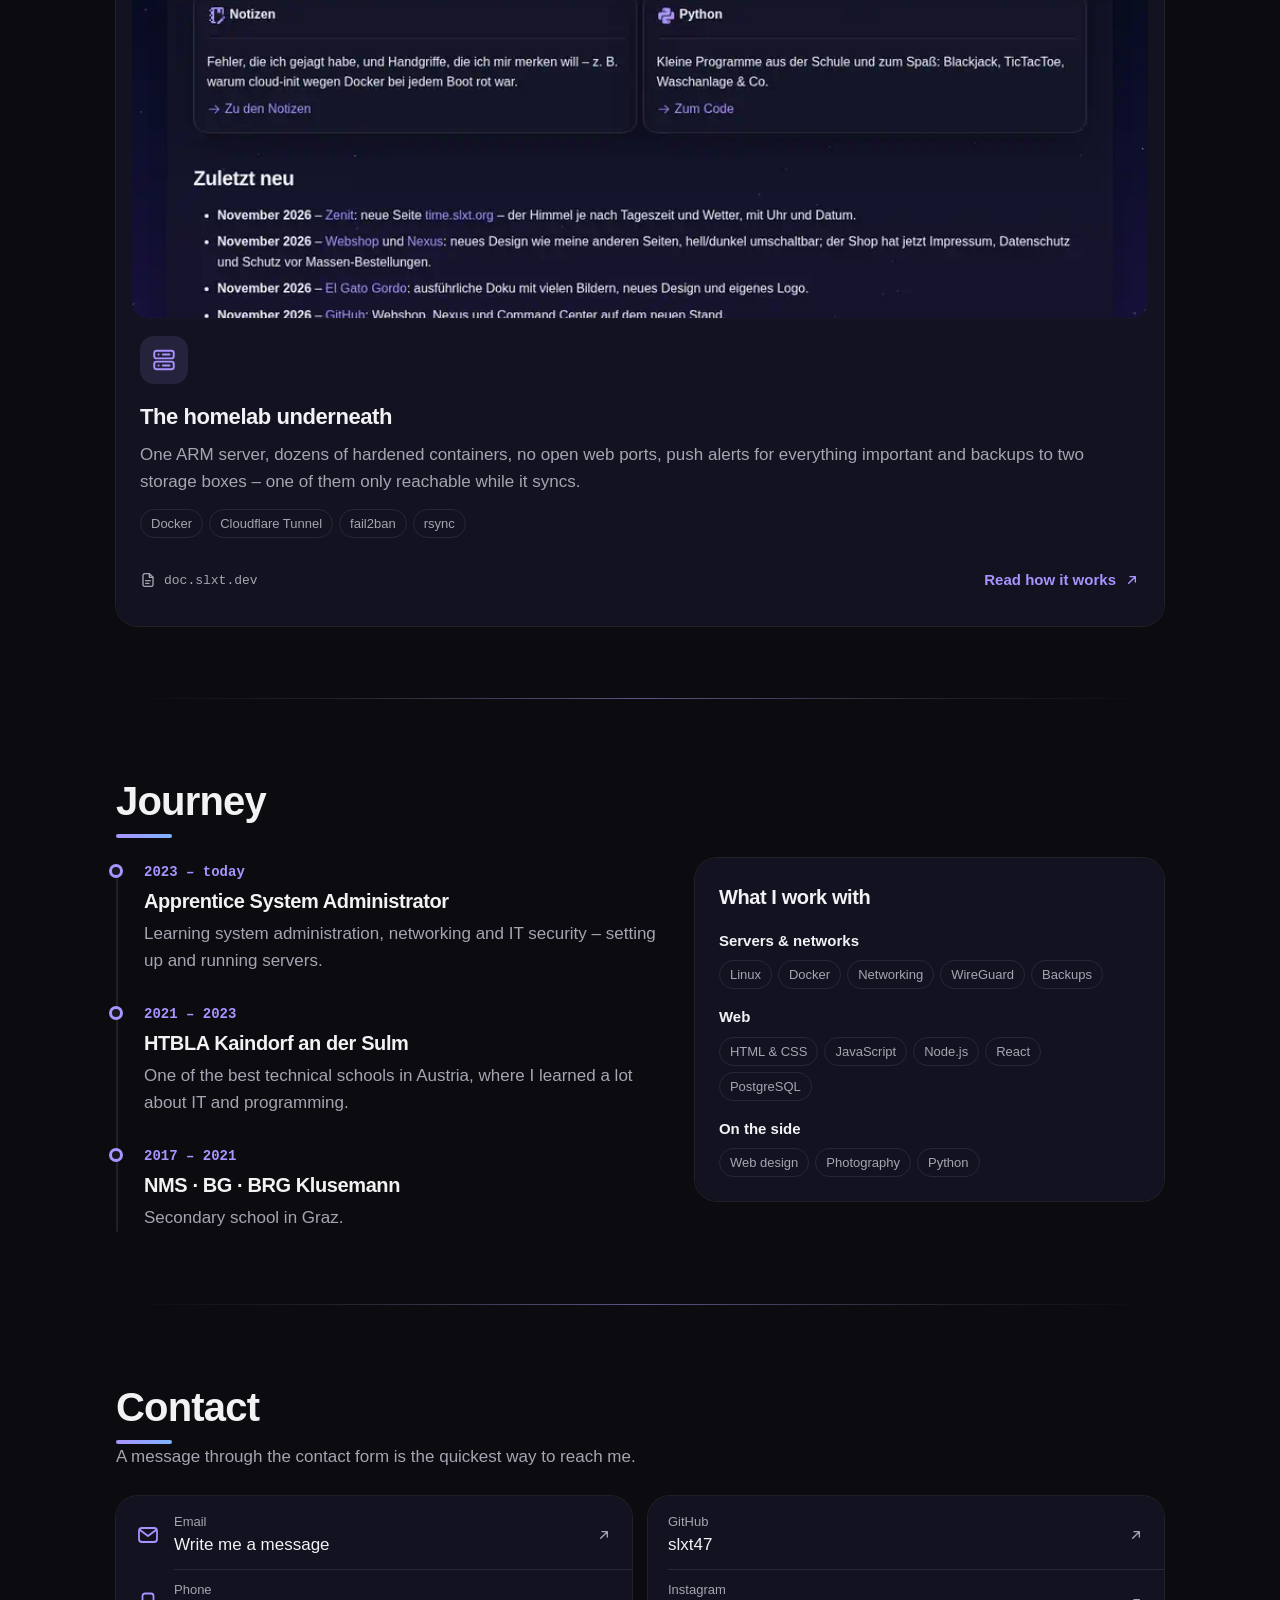
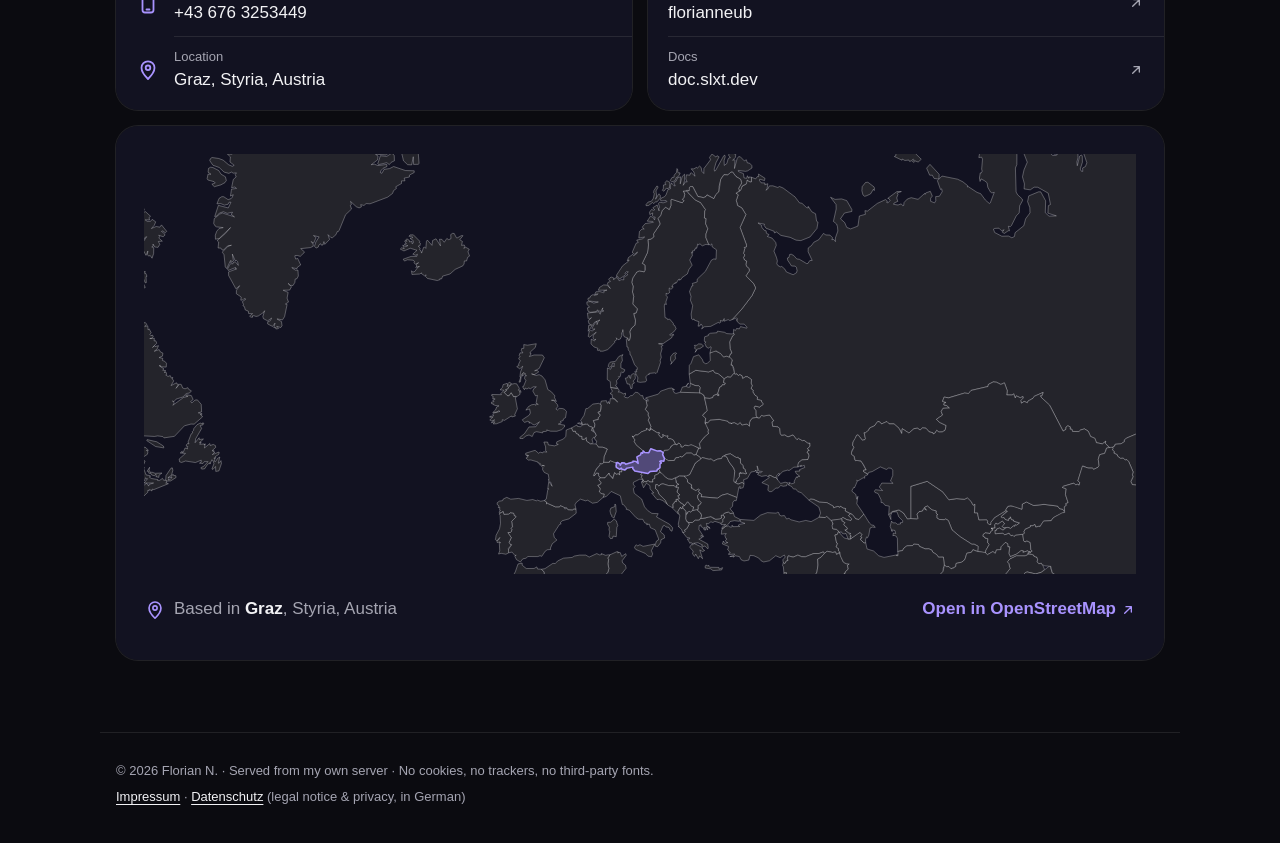
==== commit 4be9f5d1: "Projekt-Bilder mit ?v=2: alte Fassungen aus Browser-/Cloudflare-Cache umgehen Co-Authored-By: Claude" ====
--- a/index.html
+++ b/index.html
@@ -83,8 +83,8 @@
         <li class="project feature">
           <figure class="shot" aria-hidden="true">
             <div class="shot-bar"><i></i><i></i><i></i><span>disslxt.slxt.org</span></div>
-            <div class="shot-bild"><picture class="nur-dunkel"><source media="(prefers-reduced-motion: reduce)" srcset="assets/images/projekte/disslxt-dunkel-480-still.webp 480w, assets/images/projekte/disslxt-dunkel-960-still.webp 960w" sizes="(max-width: 679px) 92vw, (max-width: 999px) 90vw, 680px"><img src="assets/images/projekte/disslxt-dunkel-480.webp" srcset="assets/images/projekte/disslxt-dunkel-480.webp 480w, assets/images/projekte/disslxt-dunkel-960.webp 960w" sizes="(max-width: 679px) 92vw, (max-width: 999px) 90vw, 680px" width="960" height="600" alt="" loading="lazy" decoding="async"></picture>
-              <picture class="nur-hell"><source media="(prefers-reduced-motion: reduce)" srcset="assets/images/projekte/disslxt-hell-480-still.webp 480w, assets/images/projekte/disslxt-hell-960-still.webp 960w" sizes="(max-width: 679px) 92vw, (max-width: 999px) 90vw, 680px"><img src="assets/images/projekte/disslxt-hell-480.webp" srcset="assets/images/projekte/disslxt-hell-480.webp 480w, assets/images/projekte/disslxt-hell-960.webp 960w" sizes="(max-width: 679px) 92vw, (max-width: 999px) 90vw, 680px" width="960" height="600" alt="" loading="lazy" decoding="async"></picture></div>
+            <div class="shot-bild"><picture class="nur-dunkel"><source media="(prefers-reduced-motion: reduce)" srcset="assets/images/projekte/disslxt-dunkel-480-still.webp?v=2 480w, assets/images/projekte/disslxt-dunkel-960-still.webp?v=2 960w" sizes="(max-width: 679px) 92vw, (max-width: 999px) 90vw, 680px"><img src="assets/images/projekte/disslxt-dunkel-480.webp?v=2" srcset="assets/images/projekte/disslxt-dunkel-480.webp?v=2 480w, assets/images/projekte/disslxt-dunkel-960.webp?v=2 960w" sizes="(max-width: 679px) 92vw, (max-width: 999px) 90vw, 680px" width="960" height="600" alt="" loading="lazy" decoding="async"></picture>
+              <picture class="nur-hell"><source media="(prefers-reduced-motion: reduce)" srcset="assets/images/projekte/disslxt-hell-480-still.webp?v=2 480w, assets/images/projekte/disslxt-hell-960-still.webp?v=2 960w" sizes="(max-width: 679px) 92vw, (max-width: 999px) 90vw, 680px"><img src="assets/images/projekte/disslxt-hell-480.webp?v=2" srcset="assets/images/projekte/disslxt-hell-480.webp?v=2 480w, assets/images/projekte/disslxt-hell-960.webp?v=2 960w" sizes="(max-width: 679px) 92vw, (max-width: 999px) 90vw, 680px" width="960" height="600" alt="" loading="lazy" decoding="async"></picture></div>
           </figure>
           <div class="p-icon" aria-hidden="true"><svg class="ic"><use href="#i-chat"/></svg></div>
           <h3>disslxt</h3>
@@ -102,8 +102,8 @@
         <li class="project">
           <figure class="shot" aria-hidden="true">
             <div class="shot-bar"><i></i><i></i><i></i><span>nexus.slxt.org</span></div>
-            <div class="shot-bild"><picture class="nur-dunkel"><source media="(prefers-reduced-motion: reduce)" srcset="assets/images/projekte/nexus-dunkel-480-still.webp 480w, assets/images/projekte/nexus-dunkel-960-still.webp 960w" sizes="(max-width: 679px) 92vw, (max-width: 999px) 45vw, 330px"><img src="assets/images/projekte/nexus-dunkel-480.webp" srcset="assets/images/projekte/nexus-dunkel-480.webp 480w, assets/images/projekte/nexus-dunkel-960.webp 960w" sizes="(max-width: 679px) 92vw, (max-width: 999px) 45vw, 330px" width="960" height="600" alt="" loading="lazy" decoding="async"></picture>
-              <picture class="nur-hell"><source media="(prefers-reduced-motion: reduce)" srcset="assets/images/projekte/nexus-hell-480-still.webp 480w, assets/images/projekte/nexus-hell-960-still.webp 960w" sizes="(max-width: 679px) 92vw, (max-width: 999px) 45vw, 330px"><img src="assets/images/projekte/nexus-hell-480.webp" srcset="assets/images/projekte/nexus-hell-480.webp 480w, assets/images/projekte/nexus-hell-960.webp 960w" sizes="(max-width: 679px) 92vw, (max-width: 999px) 45vw, 330px" width="960" height="600" alt="" loading="lazy" decoding="async"></picture></div>
+            <div class="shot-bild"><picture class="nur-dunkel"><source media="(prefers-reduced-motion: reduce)" srcset="assets/images/projekte/nexus-dunkel-480-still.webp?v=2 480w, assets/images/projekte/nexus-dunkel-960-still.webp?v=2 960w" sizes="(max-width: 679px) 92vw, (max-width: 999px) 45vw, 330px"><img src="assets/images/projekte/nexus-dunkel-480.webp?v=2" srcset="assets/images/projekte/nexus-dunkel-480.webp?v=2 480w, assets/images/projekte/nexus-dunkel-960.webp?v=2 960w" sizes="(max-width: 679px) 92vw, (max-width: 999px) 45vw, 330px" width="960" height="600" alt="" loading="lazy" decoding="async"></picture>
+              <picture class="nur-hell"><source media="(prefers-reduced-motion: reduce)" srcset="assets/images/projekte/nexus-hell-480-still.webp?v=2 480w, assets/images/projekte/nexus-hell-960-still.webp?v=2 960w" sizes="(max-width: 679px) 92vw, (max-width: 999px) 45vw, 330px"><img src="assets/images/projekte/nexus-hell-480.webp?v=2" srcset="assets/images/projekte/nexus-hell-480.webp?v=2 480w, assets/images/projekte/nexus-hell-960.webp?v=2 960w" sizes="(max-width: 679px) 92vw, (max-width: 999px) 45vw, 330px" width="960" height="600" alt="" loading="lazy" decoding="async"></picture></div>
           </figure>
           <div class="p-icon" aria-hidden="true"><svg class="ic"><use href="#i-term"/></svg></div>
           <h3>Nexus</h3>
@@ -121,8 +121,8 @@
         <li class="project">
           <figure class="shot" aria-hidden="true">
             <div class="shot-bar"><i></i><i></i><i></i><span>shop.slxt.org</span></div>
-            <div class="shot-bild"><picture class="nur-dunkel"><source media="(prefers-reduced-motion: reduce)" srcset="assets/images/projekte/shop-dunkel-480-still.webp 480w, assets/images/projekte/shop-dunkel-960-still.webp 960w" sizes="(max-width: 679px) 92vw, (max-width: 999px) 45vw, 330px"><img src="assets/images/projekte/shop-dunkel-480.webp" srcset="assets/images/projekte/shop-dunkel-480.webp 480w, assets/images/projekte/shop-dunkel-960.webp 960w" sizes="(max-width: 679px) 92vw, (max-width: 999px) 45vw, 330px" width="960" height="600" alt="" loading="lazy" decoding="async"></picture>
-              <picture class="nur-hell"><source media="(prefers-reduced-motion: reduce)" srcset="assets/images/projekte/shop-hell-480-still.webp 480w, assets/images/projekte/shop-hell-960-still.webp 960w" sizes="(max-width: 679px) 92vw, (max-width: 999px) 45vw, 330px"><img src="assets/images/projekte/shop-hell-480.webp" srcset="assets/images/projekte/shop-hell-480.webp 480w, assets/images/projekte/shop-hell-960.webp 960w" sizes="(max-width: 679px) 92vw, (max-width: 999px) 45vw, 330px" width="960" height="600" alt="" loading="lazy" decoding="async"></picture></div>
+            <div class="shot-bild"><picture class="nur-dunkel"><source media="(prefers-reduced-motion: reduce)" srcset="assets/images/projekte/shop-dunkel-480-still.webp?v=2 480w, assets/images/projekte/shop-dunkel-960-still.webp?v=2 960w" sizes="(max-width: 679px) 92vw, (max-width: 999px) 45vw, 330px"><img src="assets/images/projekte/shop-dunkel-480.webp?v=2" srcset="assets/images/projekte/shop-dunkel-480.webp?v=2 480w, assets/images/projekte/shop-dunkel-960.webp?v=2 960w" sizes="(max-width: 679px) 92vw, (max-width: 999px) 45vw, 330px" width="960" height="600" alt="" loading="lazy" decoding="async"></picture>
+              <picture class="nur-hell"><source media="(prefers-reduced-motion: reduce)" srcset="assets/images/projekte/shop-hell-480-still.webp?v=2 480w, assets/images/projekte/shop-hell-960-still.webp?v=2 960w" sizes="(max-width: 679px) 92vw, (max-width: 999px) 45vw, 330px"><img src="assets/images/projekte/shop-hell-480.webp?v=2" srcset="assets/images/projekte/shop-hell-480.webp?v=2 480w, assets/images/projekte/shop-hell-960.webp?v=2 960w" sizes="(max-width: 679px) 92vw, (max-width: 999px) 45vw, 330px" width="960" height="600" alt="" loading="lazy" decoding="async"></picture></div>
           </figure>
           <div class="p-icon" aria-hidden="true"><svg class="ic"><use href="#i-bag"/></svg></div>
           <h3>Webshop</h3>
@@ -166,8 +166,8 @@
         <li class="project">
           <figure class="shot" aria-hidden="true">
             <div class="shot-bar"><i></i><i></i><i></i><span>calc.slxt.dev</span></div>
-            <div class="shot-bild"><picture class="nur-dunkel"><source media="(prefers-reduced-motion: reduce)" srcset="assets/images/projekte/calc-dunkel-480-still.webp 480w, assets/images/projekte/calc-dunkel-960-still.webp 960w" sizes="(max-width: 679px) 92vw, (max-width: 999px) 45vw, 330px"><img src="assets/images/projekte/calc-dunkel-480.webp" srcset="assets/images/projekte/calc-dunkel-480.webp 480w, assets/images/projekte/calc-dunkel-960.webp 960w" sizes="(max-width: 679px) 92vw, (max-width: 999px) 45vw, 330px" width="960" height="600" alt="" loading="lazy" decoding="async"></picture>
-              <picture class="nur-hell"><source media="(prefers-reduced-motion: reduce)" srcset="assets/images/projekte/calc-hell-480-still.webp 480w, assets/images/projekte/calc-hell-960-still.webp 960w" sizes="(max-width: 679px) 92vw, (max-width: 999px) 45vw, 330px"><img src="assets/images/projekte/calc-hell-480.webp" srcset="assets/images/projekte/calc-hell-480.webp 480w, assets/images/projekte/calc-hell-960.webp 960w" sizes="(max-width: 679px) 92vw, (max-width: 999px) 45vw, 330px" width="960" height="600" alt="" loading="lazy" decoding="async"></picture></div>
+            <div class="shot-bild"><picture class="nur-dunkel"><source media="(prefers-reduced-motion: reduce)" srcset="assets/images/projekte/calc-dunkel-480-still.webp?v=2 480w, assets/images/projekte/calc-dunkel-960-still.webp?v=2 960w" sizes="(max-width: 679px) 92vw, (max-width: 999px) 45vw, 330px"><img src="assets/images/projekte/calc-dunkel-480.webp?v=2" srcset="assets/images/projekte/calc-dunkel-480.webp?v=2 480w, assets/images/projekte/calc-dunkel-960.webp?v=2 960w" sizes="(max-width: 679px) 92vw, (max-width: 999px) 45vw, 330px" width="960" height="600" alt="" loading="lazy" decoding="async"></picture>
+              <picture class="nur-hell"><source media="(prefers-reduced-motion: reduce)" srcset="assets/images/projekte/calc-hell-480-still.webp?v=2 480w, assets/images/projekte/calc-hell-960-still.webp?v=2 960w" sizes="(max-width: 679px) 92vw, (max-width: 999px) 45vw, 330px"><img src="assets/images/projekte/calc-hell-480.webp?v=2" srcset="assets/images/projekte/calc-hell-480.webp?v=2 480w, assets/images/projekte/calc-hell-960.webp?v=2 960w" sizes="(max-width: 679px) 92vw, (max-width: 999px) 45vw, 330px" width="960" height="600" alt="" loading="lazy" decoding="async"></picture></div>
           </figure>
           <div class="p-icon" aria-hidden="true"><svg class="ic"><use href="#i-calc"/></svg></div>
           <h3>Calculator</h3>
@@ -185,8 +185,8 @@
         <li class="project">
           <figure class="shot" aria-hidden="true">
             <div class="shot-bar"><i></i><i></i><i></i><span>slxt.org</span></div>
-            <div class="shot-bild"><picture class="nur-dunkel"><source media="(prefers-reduced-motion: reduce)" srcset="assets/images/projekte/slxtorg-dunkel-480-still.webp 480w, assets/images/projekte/slxtorg-dunkel-960-still.webp 960w" sizes="(max-width: 679px) 92vw, (max-width: 999px) 45vw, 330px"><img src="assets/images/projekte/slxtorg-dunkel-480.webp" srcset="assets/images/projekte/slxtorg-dunkel-480.webp 480w, assets/images/projekte/slxtorg-dunkel-960.webp 960w" sizes="(max-width: 679px) 92vw, (max-width: 999px) 45vw, 330px" width="960" height="600" alt="" loading="lazy" decoding="async"></picture>
-              <picture class="nur-hell"><source media="(prefers-reduced-motion: reduce)" srcset="assets/images/projekte/slxtorg-hell-480-still.webp 480w, assets/images/projekte/slxtorg-hell-960-still.webp 960w" sizes="(max-width: 679px) 92vw, (max-width: 999px) 45vw, 330px"><img src="assets/images/projekte/slxtorg-hell-480.webp" srcset="assets/images/projekte/slxtorg-hell-480.webp 480w, assets/images/projekte/slxtorg-hell-960.webp 960w" sizes="(max-width: 679px) 92vw, (max-width: 999px) 45vw, 330px" width="960" height="600" alt="" loading="lazy" decoding="async"></picture></div>
+            <div class="shot-bild"><picture class="nur-dunkel"><source media="(prefers-reduced-motion: reduce)" srcset="assets/images/projekte/slxtorg-dunkel-480-still.webp?v=2 480w, assets/images/projekte/slxtorg-dunkel-960-still.webp?v=2 960w" sizes="(max-width: 679px) 92vw, (max-width: 999px) 45vw, 330px"><img src="assets/images/projekte/slxtorg-dunkel-480.webp?v=2" srcset="assets/images/projekte/slxtorg-dunkel-480.webp?v=2 480w, assets/images/projekte/slxtorg-dunkel-960.webp?v=2 960w" sizes="(max-width: 679px) 92vw, (max-width: 999px) 45vw, 330px" width="960" height="600" alt="" loading="lazy" decoding="async"></picture>
+              <picture class="nur-hell"><source media="(prefers-reduced-motion: reduce)" srcset="assets/images/projekte/slxtorg-hell-480-still.webp?v=2 480w, assets/images/projekte/slxtorg-hell-960-still.webp?v=2 960w" sizes="(max-width: 679px) 92vw, (max-width: 999px) 45vw, 330px"><img src="assets/images/projekte/slxtorg-hell-480.webp?v=2" srcset="assets/images/projekte/slxtorg-hell-480.webp?v=2 480w, assets/images/projekte/slxtorg-hell-960.webp?v=2 960w" sizes="(max-width: 679px) 92vw, (max-width: 999px) 45vw, 330px" width="960" height="600" alt="" loading="lazy" decoding="async"></picture></div>
           </figure>
           <div class="p-icon" aria-hidden="true"><svg class="ic"><use href="#i-home"/></svg></div>
           <h3>slxt.org</h3>
@@ -204,8 +204,8 @@
         <li class="project span2">
           <figure class="shot" aria-hidden="true">
             <div class="shot-bar"><i></i><i></i><i></i><span>dash.slxt.dev</span></div>
-            <div class="shot-bild"><picture class="nur-dunkel"><source media="(prefers-reduced-motion: reduce)" srcset="assets/images/projekte/dash-dunkel-480-still.webp 480w, assets/images/projekte/dash-dunkel-960-still.webp 960w" sizes="(max-width: 679px) 92vw, (max-width: 999px) 90vw, 680px"><img src="assets/images/projekte/dash-dunkel-480.webp" srcset="assets/images/projekte/dash-dunkel-480.webp 480w, assets/images/projekte/dash-dunkel-960.webp 960w" sizes="(max-width: 679px) 92vw, (max-width: 999px) 90vw, 680px" width="960" height="600" alt="" loading="lazy" decoding="async"></picture>
-              <picture class="nur-hell"><source media="(prefers-reduced-motion: reduce)" srcset="assets/images/projekte/dash-hell-480-still.webp 480w, assets/images/projekte/dash-hell-960-still.webp 960w" sizes="(max-width: 679px) 92vw, (max-width: 999px) 90vw, 680px"><img src="assets/images/projekte/dash-hell-480.webp" srcset="assets/images/projekte/dash-hell-480.webp 480w, assets/images/projekte/dash-hell-960.webp 960w" sizes="(max-width: 679px) 92vw, (max-width: 999px) 90vw, 680px" width="960" height="600" alt="" loading="lazy" decoding="async"></picture></div>
+            <div class="shot-bild"><picture class="nur-dunkel"><source media="(prefers-reduced-motion: reduce)" srcset="assets/images/projekte/dash-dunkel-480-still.webp?v=2 480w, assets/images/projekte/dash-dunkel-960-still.webp?v=2 960w" sizes="(max-width: 679px) 92vw, (max-width: 999px) 90vw, 680px"><img src="assets/images/projekte/dash-dunkel-480.webp?v=2" srcset="assets/images/projekte/dash-dunkel-480.webp?v=2 480w, assets/images/projekte/dash-dunkel-960.webp?v=2 960w" sizes="(max-width: 679px) 92vw, (max-width: 999px) 90vw, 680px" width="960" height="600" alt="" loading="lazy" decoding="async"></picture>
+              <picture class="nur-hell"><source media="(prefers-reduced-motion: reduce)" srcset="assets/images/projekte/dash-hell-480-still.webp?v=2 480w, assets/images/projekte/dash-hell-960-still.webp?v=2 960w" sizes="(max-width: 679px) 92vw, (max-width: 999px) 90vw, 680px"><img src="assets/images/projekte/dash-hell-480.webp?v=2" srcset="assets/images/projekte/dash-hell-480.webp?v=2 480w, assets/images/projekte/dash-hell-960.webp?v=2 960w" sizes="(max-width: 679px) 92vw, (max-width: 999px) 90vw, 680px" width="960" height="600" alt="" loading="lazy" decoding="async"></picture></div>
           </figure>
           <div class="p-icon" aria-hidden="true"><svg class="ic"><use href="#i-grid"/></svg></div>
           <h3>Dashboard</h3>
@@ -223,8 +223,8 @@
         <li class="project wide">
           <figure class="shot" aria-hidden="true">
             <div class="shot-bar"><i></i><i></i><i></i><span>doc.slxt.dev</span></div>
-            <div class="shot-bild"><picture class="nur-dunkel"><source media="(prefers-reduced-motion: reduce)" srcset="assets/images/projekte/doc-dunkel-480-still.webp 480w, assets/images/projekte/doc-dunkel-960-still.webp 960w" sizes="(max-width: 679px) 92vw, 1000px"><img src="assets/images/projekte/doc-dunkel-480.webp" srcset="assets/images/projekte/doc-dunkel-480.webp 480w, assets/images/projekte/doc-dunkel-960.webp 960w" sizes="(max-width: 679px) 92vw, 1000px" width="960" height="600" alt="" loading="lazy" decoding="async"></picture>
-              <picture class="nur-hell"><source media="(prefers-reduced-motion: reduce)" srcset="assets/images/projekte/doc-hell-480-still.webp 480w, assets/images/projekte/doc-hell-960-still.webp 960w" sizes="(max-width: 679px) 92vw, 1000px"><img src="assets/images/projekte/doc-hell-480.webp" srcset="assets/images/projekte/doc-hell-480.webp 480w, assets/images/projekte/doc-hell-960.webp 960w" sizes="(max-width: 679px) 92vw, 1000px" width="960" height="600" alt="" loading="lazy" decoding="async"></picture></div>
+            <div class="shot-bild"><picture class="nur-dunkel"><source media="(prefers-reduced-motion: reduce)" srcset="assets/images/projekte/doc-dunkel-480-still.webp?v=2 480w, assets/images/projekte/doc-dunkel-960-still.webp?v=2 960w" sizes="(max-width: 679px) 92vw, 1000px"><img src="assets/images/projekte/doc-dunkel-480.webp?v=2" srcset="assets/images/projekte/doc-dunkel-480.webp?v=2 480w, assets/images/projekte/doc-dunkel-960.webp?v=2 960w" sizes="(max-width: 679px) 92vw, 1000px" width="960" height="600" alt="" loading="lazy" decoding="async"></picture>
+              <picture class="nur-hell"><source media="(prefers-reduced-motion: reduce)" srcset="assets/images/projekte/doc-hell-480-still.webp?v=2 480w, assets/images/projekte/doc-hell-960-still.webp?v=2 960w" sizes="(max-width: 679px) 92vw, 1000px"><img src="assets/images/projekte/doc-hell-480.webp?v=2" srcset="assets/images/projekte/doc-hell-480.webp?v=2 480w, assets/images/projekte/doc-hell-960.webp?v=2 960w" sizes="(max-width: 679px) 92vw, 1000px" width="960" height="600" alt="" loading="lazy" decoding="async"></picture></div>
           </figure>
           <div class="p-icon" aria-hidden="true"><svg class="ic"><use href="#i-server"/></svg></div>
           <h3>The homelab underneath</h3>
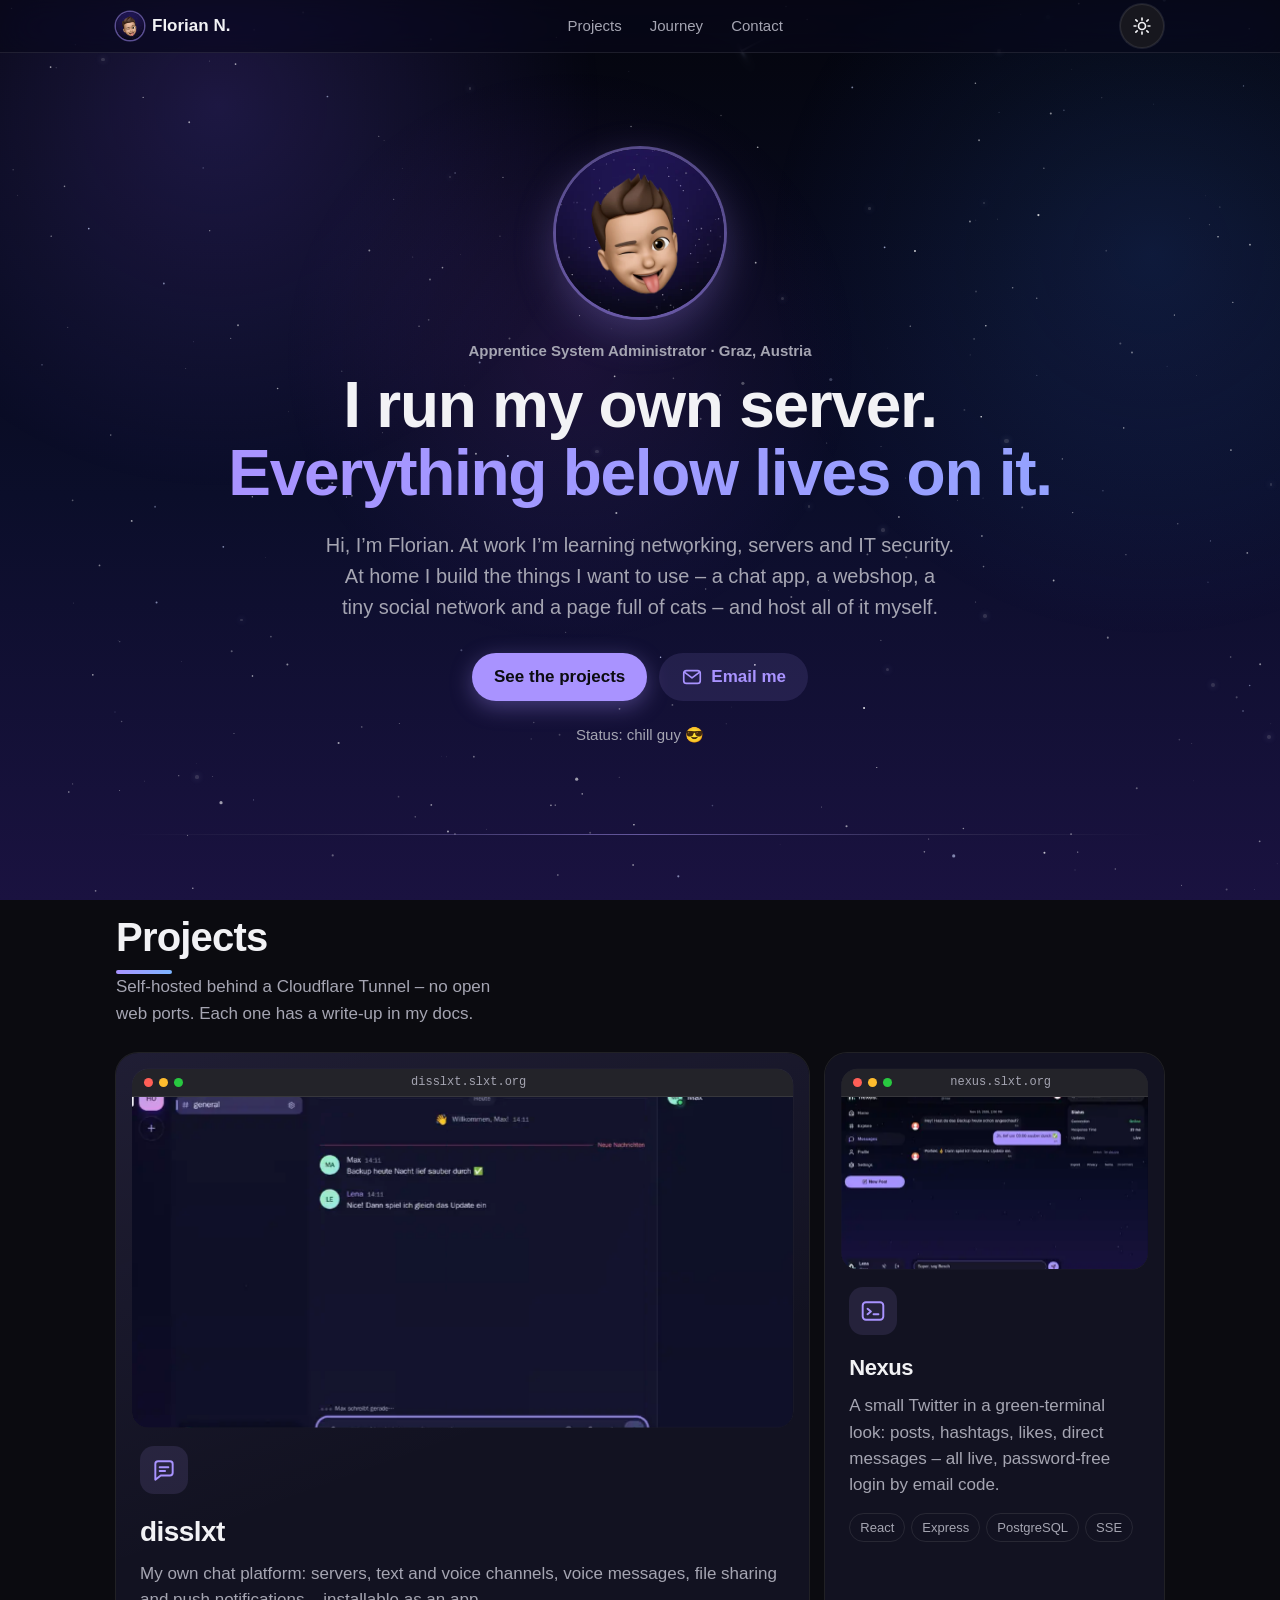
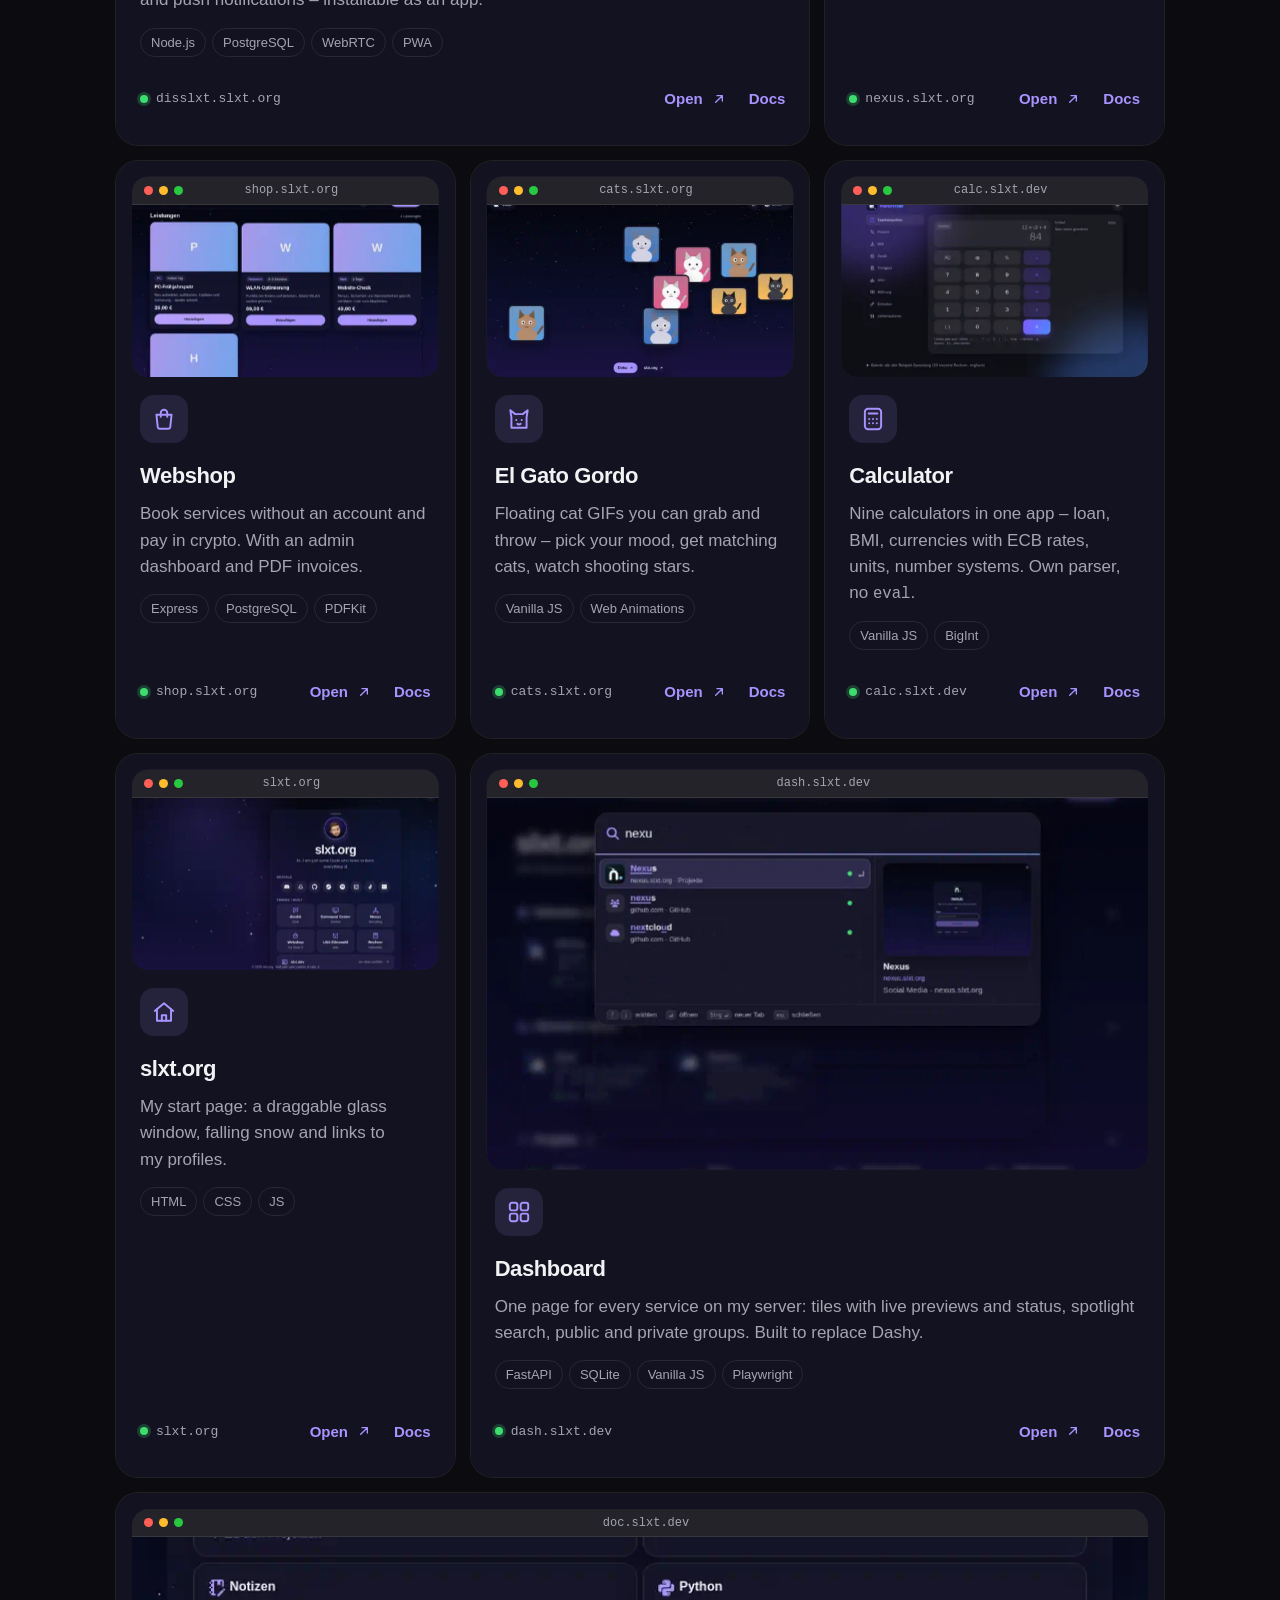
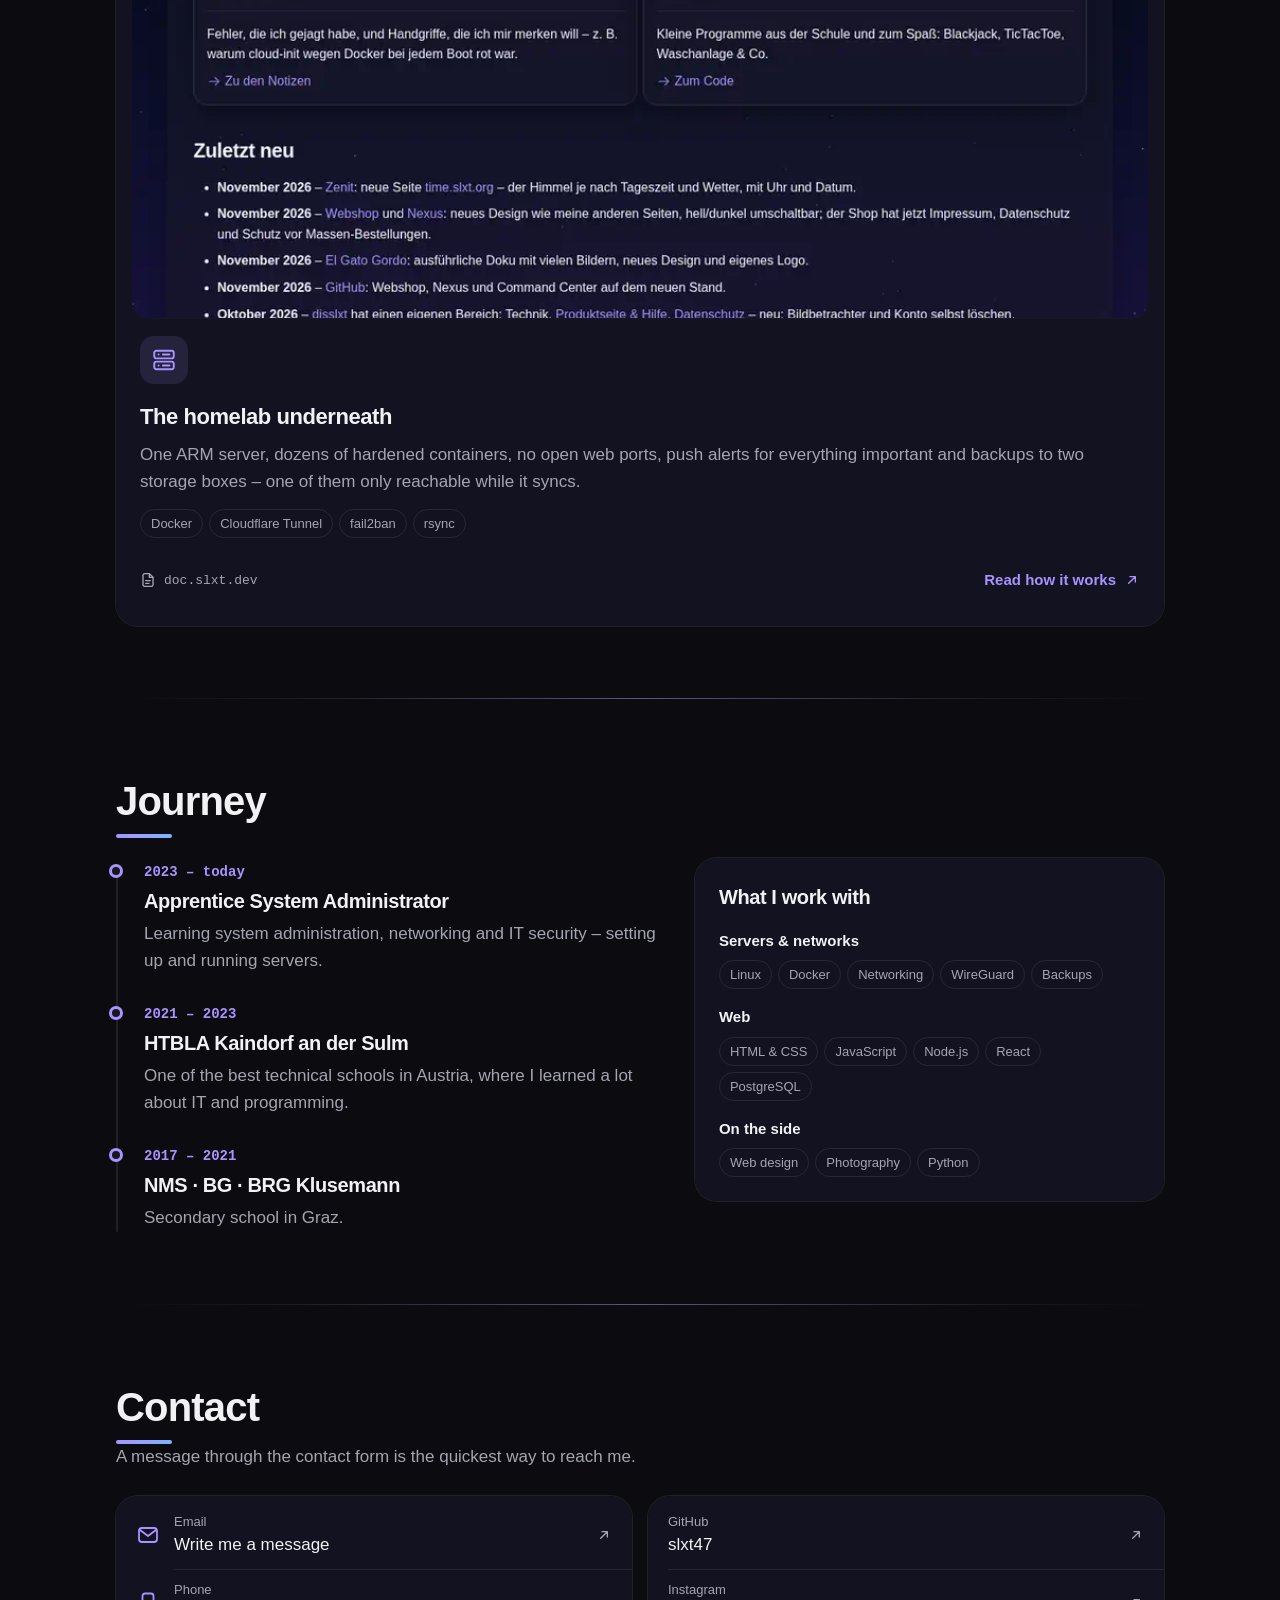
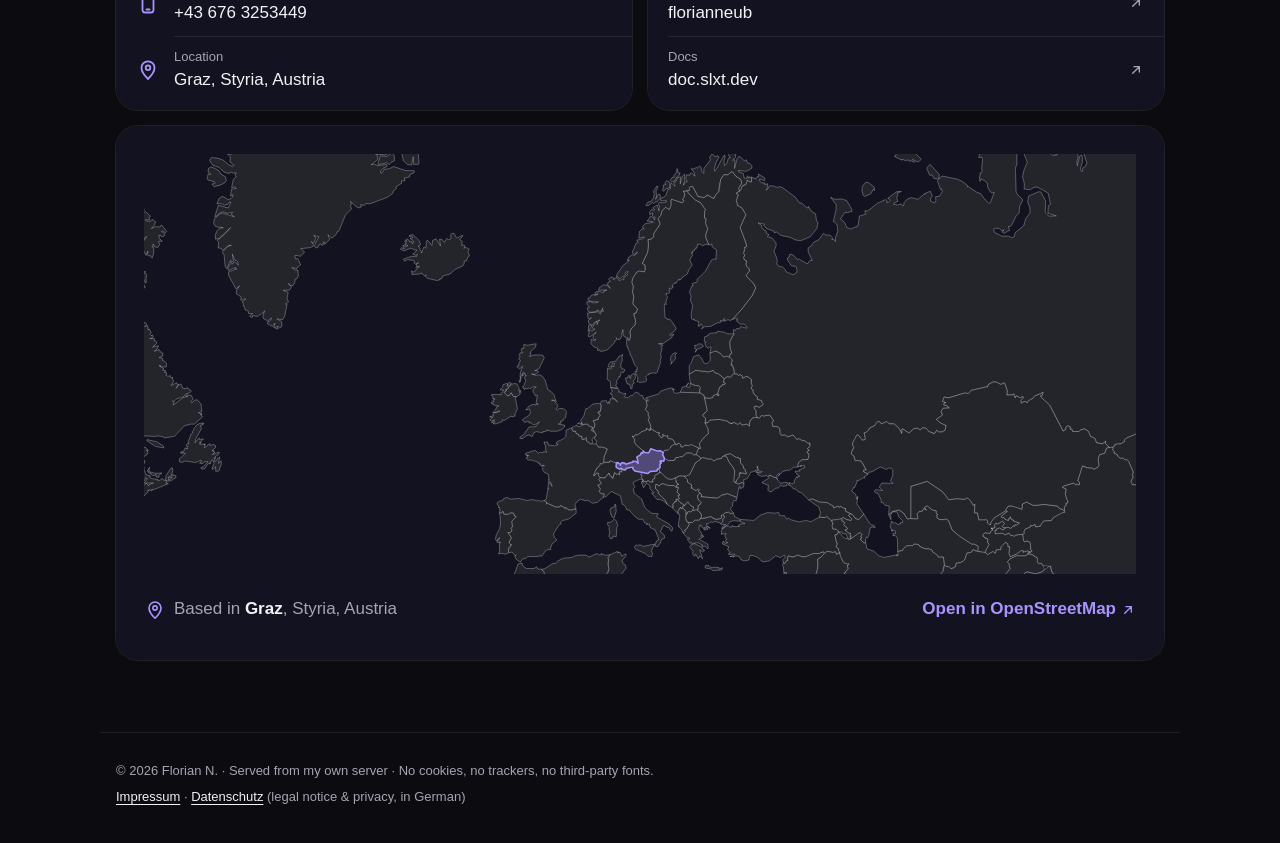
==== commit 434b213b: "Shop mit gestelltem Einkauf, Katzen-Seite echt in hell und dunkel - Shop: Wegwerf-Instanz (Prod-Imag" ====
--- a/index.html
+++ b/index.html
@@ -11,7 +11,7 @@
   <link rel="icon" href="./assets/images/logo.svg?v=2" type="image/svg+xml">
   <link rel="icon" href="./assets/images/logo.ico?v=2" sizes="any">
   <link rel="apple-touch-icon" href="./assets/images/logo-180.png">
-  <link rel="stylesheet" href="./assets/css/style.css?v=14">
+  <link rel="stylesheet" href="./assets/css/style.css?v=15">
 </head>
 
 <body>
@@ -121,8 +121,8 @@
         <li class="project">
           <figure class="shot" aria-hidden="true">
             <div class="shot-bar"><i></i><i></i><i></i><span>shop.slxt.org</span></div>
-            <div class="shot-bild"><picture class="nur-dunkel"><source media="(prefers-reduced-motion: reduce)" srcset="assets/images/projekte/shop-dunkel-480-still.webp?v=2 480w, assets/images/projekte/shop-dunkel-960-still.webp?v=2 960w" sizes="(max-width: 679px) 92vw, (max-width: 999px) 45vw, 330px"><img src="assets/images/projekte/shop-dunkel-480.webp?v=2" srcset="assets/images/projekte/shop-dunkel-480.webp?v=2 480w, assets/images/projekte/shop-dunkel-960.webp?v=2 960w" sizes="(max-width: 679px) 92vw, (max-width: 999px) 45vw, 330px" width="960" height="600" alt="" loading="lazy" decoding="async"></picture>
-              <picture class="nur-hell"><source media="(prefers-reduced-motion: reduce)" srcset="assets/images/projekte/shop-hell-480-still.webp?v=2 480w, assets/images/projekte/shop-hell-960-still.webp?v=2 960w" sizes="(max-width: 679px) 92vw, (max-width: 999px) 45vw, 330px"><img src="assets/images/projekte/shop-hell-480.webp?v=2" srcset="assets/images/projekte/shop-hell-480.webp?v=2 480w, assets/images/projekte/shop-hell-960.webp?v=2 960w" sizes="(max-width: 679px) 92vw, (max-width: 999px) 45vw, 330px" width="960" height="600" alt="" loading="lazy" decoding="async"></picture></div>
+            <div class="shot-bild"><picture class="nur-dunkel"><source media="(prefers-reduced-motion: reduce)" srcset="assets/images/projekte/shop-dunkel-480-still.webp?v=3 480w, assets/images/projekte/shop-dunkel-960-still.webp?v=3 960w" sizes="(max-width: 679px) 92vw, (max-width: 999px) 45vw, 330px"><img src="assets/images/projekte/shop-dunkel-480.webp?v=3" srcset="assets/images/projekte/shop-dunkel-480.webp?v=3 480w, assets/images/projekte/shop-dunkel-960.webp?v=3 960w" sizes="(max-width: 679px) 92vw, (max-width: 999px) 45vw, 330px" width="960" height="600" alt="" loading="lazy" decoding="async"></picture>
+              <picture class="nur-hell"><source media="(prefers-reduced-motion: reduce)" srcset="assets/images/projekte/shop-hell-480-still.webp?v=3 480w, assets/images/projekte/shop-hell-960-still.webp?v=3 960w" sizes="(max-width: 679px) 92vw, (max-width: 999px) 45vw, 330px"><img src="assets/images/projekte/shop-hell-480.webp?v=3" srcset="assets/images/projekte/shop-hell-480.webp?v=3 480w, assets/images/projekte/shop-hell-960.webp?v=3 960w" sizes="(max-width: 679px) 92vw, (max-width: 999px) 45vw, 330px" width="960" height="600" alt="" loading="lazy" decoding="async"></picture></div>
           </figure>
           <div class="p-icon" aria-hidden="true"><svg class="ic"><use href="#i-bag"/></svg></div>
           <h3>Webshop</h3>
@@ -138,17 +138,10 @@
         </li>
 
         <li class="project">
-          <figure class="shot shot-grafik" aria-hidden="true">
+          <figure class="shot" aria-hidden="true">
             <div class="shot-bar"><i></i><i></i><i></i><span>cats.slxt.org</span></div>
-            <div class="shot-bild katzen">
-              <svg class="k-szene" viewBox="0 0 320 180" aria-hidden="true" focusable="false">
-                <g class="k-sterne"><circle cx="30" cy="22" r="1.2"/><circle cx="92" cy="40" r="1"/><circle cx="150" cy="16" r="1.4"/><circle cx="214" cy="34" r="1"/><circle cx="282" cy="20" r="1.3"/><circle cx="262" cy="70" r="1"/><circle cx="48" cy="80" r="1.1"/></g>
-                <path class="k-schnuppe" d="M250 18 L300 4" stroke-linecap="round"/>
-                <g class="k-karte k1" transform="translate(70 108) rotate(-8)"><rect x="-34" y="-30" width="68" height="60" rx="10" fill="var(--k-karte)" stroke="var(--k-rand)"/><path d="M-16 14V-4l-4-14 12 8h16l12-8-4 14v18z" fill="#f6a85b"/><circle cx="-7" cy="0" r="2.2" fill="#1d1d2b"/><circle cx="7" cy="0" r="2.2" fill="#1d1d2b"/><path d="M-3 6q3 3 6 0" stroke="#1d1d2b" stroke-width="1.6" fill="none" stroke-linecap="round"/></g>
-                <g class="k-karte k2" transform="translate(160 96) rotate(4)"><rect x="-34" y="-30" width="68" height="60" rx="10" fill="var(--k-karte)" stroke="var(--k-rand)"/><path d="M-16 14V-4l-4-14 12 8h16l12-8-4 14v18z" fill="#9b8cff"/><circle cx="-7" cy="0" r="2.2" fill="#1d1d2b"/><circle cx="7" cy="0" r="2.2" fill="#1d1d2b"/><path d="M-3 6q3 3 6 0" stroke="#1d1d2b" stroke-width="1.6" fill="none" stroke-linecap="round"/></g>
-                <g class="k-karte k3" transform="translate(250 112) rotate(10)"><rect x="-34" y="-30" width="68" height="60" rx="10" fill="var(--k-karte)" stroke="var(--k-rand)"/><path d="M-16 14V-4l-4-14 12 8h16l12-8-4 14v18z" fill="#7fd3b0"/><circle cx="-7" cy="0" r="2.2" fill="#1d1d2b"/><circle cx="7" cy="0" r="2.2" fill="#1d1d2b"/><path d="M-3 6q3 3 6 0" stroke="#1d1d2b" stroke-width="1.6" fill="none" stroke-linecap="round"/></g>
-              </svg>
-            </div>
+            <div class="shot-bild"><picture class="nur-dunkel"><source media="(prefers-reduced-motion: reduce)" srcset="assets/images/projekte/cats-dunkel-480-still.webp?v=3 480w, assets/images/projekte/cats-dunkel-960-still.webp?v=3 960w" sizes="(max-width: 679px) 92vw, (max-width: 999px) 45vw, 330px"><img src="assets/images/projekte/cats-dunkel-480.webp?v=3" srcset="assets/images/projekte/cats-dunkel-480.webp?v=3 480w, assets/images/projekte/cats-dunkel-960.webp?v=3 960w" sizes="(max-width: 679px) 92vw, (max-width: 999px) 45vw, 330px" width="960" height="600" alt="" loading="lazy" decoding="async"></picture>
+              <picture class="nur-hell"><source media="(prefers-reduced-motion: reduce)" srcset="assets/images/projekte/cats-hell-480-still.webp?v=3 480w, assets/images/projekte/cats-hell-960-still.webp?v=3 960w" sizes="(max-width: 679px) 92vw, (max-width: 999px) 45vw, 330px"><img src="assets/images/projekte/cats-hell-480.webp?v=3" srcset="assets/images/projekte/cats-hell-480.webp?v=3 480w, assets/images/projekte/cats-hell-960.webp?v=3 960w" sizes="(max-width: 679px) 92vw, (max-width: 999px) 45vw, 330px" width="960" height="600" alt="" loading="lazy" decoding="async"></picture></div>
           </figure>
           <div class="p-icon" aria-hidden="true"><svg class="ic"><use href="#i-cat"/></svg></div>
           <h3>El Gato Gordo</h3>
--- a/assets/css/style.css
+++ b/assets/css/style.css
@@ -600,21 +600,9 @@
 .project.wide .shot-bild { aspect-ratio: 16 / 6; }
 @media (min-width: 1000px) { .project.feature .shot-bild { aspect-ratio: 16 / 8; } }
 
-/* cats: eigene, gezeichnete Szene statt Screenshot (GIFs nur von GIPHY einbetten, nie kopieren) –
-   schwebende „GIF-Karten“ mit Katzen, eine wird geworfen, Sternschnuppe, funkelnde Sterne */
-.katzen { --k-karte: color-mix(in srgb, var(--card) 88%, transparent); --k-rand: color-mix(in srgb, var(--text) 14%, transparent);
-  background: radial-gradient(120% 90% at 50% 115%, color-mix(in srgb, var(--accent) 30%, transparent), transparent 60%),
-              linear-gradient(180deg, var(--sky1), var(--sky2) 60%, var(--sky3)); }
-.k-szene { position: absolute; inset: 0; width: 100%; height: 100%; }
-.k-sterne circle { fill: var(--text); opacity: .55; }
-.k-schnuppe { stroke: var(--text); stroke-width: 1.4; opacity: 0; }
-.k-karte { transform-box: fill-box; transform-origin: center; }
-.k-karte rect { filter: drop-shadow(0 6px 10px rgba(10, 6, 40, .25)); }
-
 @media (prefers-reduced-motion: no-preference) {
   .shot-bild { animation: schimmer 1.6s linear infinite; }
   .shot-bild.geladen { animation: none; background: none; }
-  .shot-grafik .shot-bild { animation: none; }
   .shot-bild img { transition: transform .9s var(--feder); }   /* immer sichtbar – nicht mehr von JS abhängig */
   /* Zeigen: Bild „scrollt“ ein Stück hoch – als würde man in die Seite schauen */
   @media (hover: hover) and (pointer: fine) {
@@ -622,13 +610,6 @@
   }
   .project .shot { transition: box-shadow .5s var(--feder), transform .5s var(--feder); }
   .project:hover .shot { box-shadow: 0 0 0 1px color-mix(in srgb, var(--accent) 40%, var(--line)), 0 18px 44px rgba(10, 6, 40, .28); }
-  .k1 { animation: kSchweben 4.6s ease-in-out infinite; }
-  .k3 { animation: kSchweben 5.4s ease-in-out -2s infinite; }
-  .k2 { animation: kWurf 6s cubic-bezier(.5, 0, .3, 1) infinite; }
-  .k-sterne circle { animation: kFunkeln 2.6s ease-in-out infinite; }
-  .k-sterne circle:nth-child(2n) { animation-delay: -1.1s; } .k-sterne circle:nth-child(3n) { animation-delay: -1.9s; }
-  .k-schnuppe { stroke-dasharray: 54; stroke-dashoffset: 54; animation: kSchnuppe 5s ease-out 1.2s infinite; }
-  .project:hover .k1, .project:hover .k3 { animation-duration: 2.2s; }
 
   /* Einblenden: weicher, mit leichter Skalierung und Feder statt Rutschen */
   .js .rise { opacity: 0; transform: translate3d(0, 28px, 0) scale(.975); transform-origin: 50% 100%;
@@ -638,11 +619,6 @@
   .js .project.rise.in .shot { clip-path: inset(0 0 0 0 round 16px); }
 }
 @keyframes schimmer { to { background-position: -150% 0; } }
-@keyframes kSchweben { 50% { translate: 0 -7px; rotate: -4deg; } }
-@keyframes kWurf { 0%, 12% { translate: 0 0; rotate: 0deg; } 30% { translate: 46px -58px; rotate: 24deg; }
-  46% { translate: -38px -30px; rotate: -18deg; } 62% { translate: 6px 4px; rotate: 4deg; } 70%, 100% { translate: 0 0; rotate: 0deg; } }
-@keyframes kFunkeln { 50% { opacity: .1; } }
-@keyframes kSchnuppe { 0% { stroke-dashoffset: 54; opacity: 0; } 8% { opacity: .9; } 22% { stroke-dashoffset: -54; opacity: 0; } 100% { stroke-dashoffset: -54; opacity: 0; } }
 
 /* Abschnitte: statt harter Linie ein weicher Strich, der sich beim Hinscrollen von der Mitte aus zeichnet */
 .section { border-top: 0; position: relative; }
